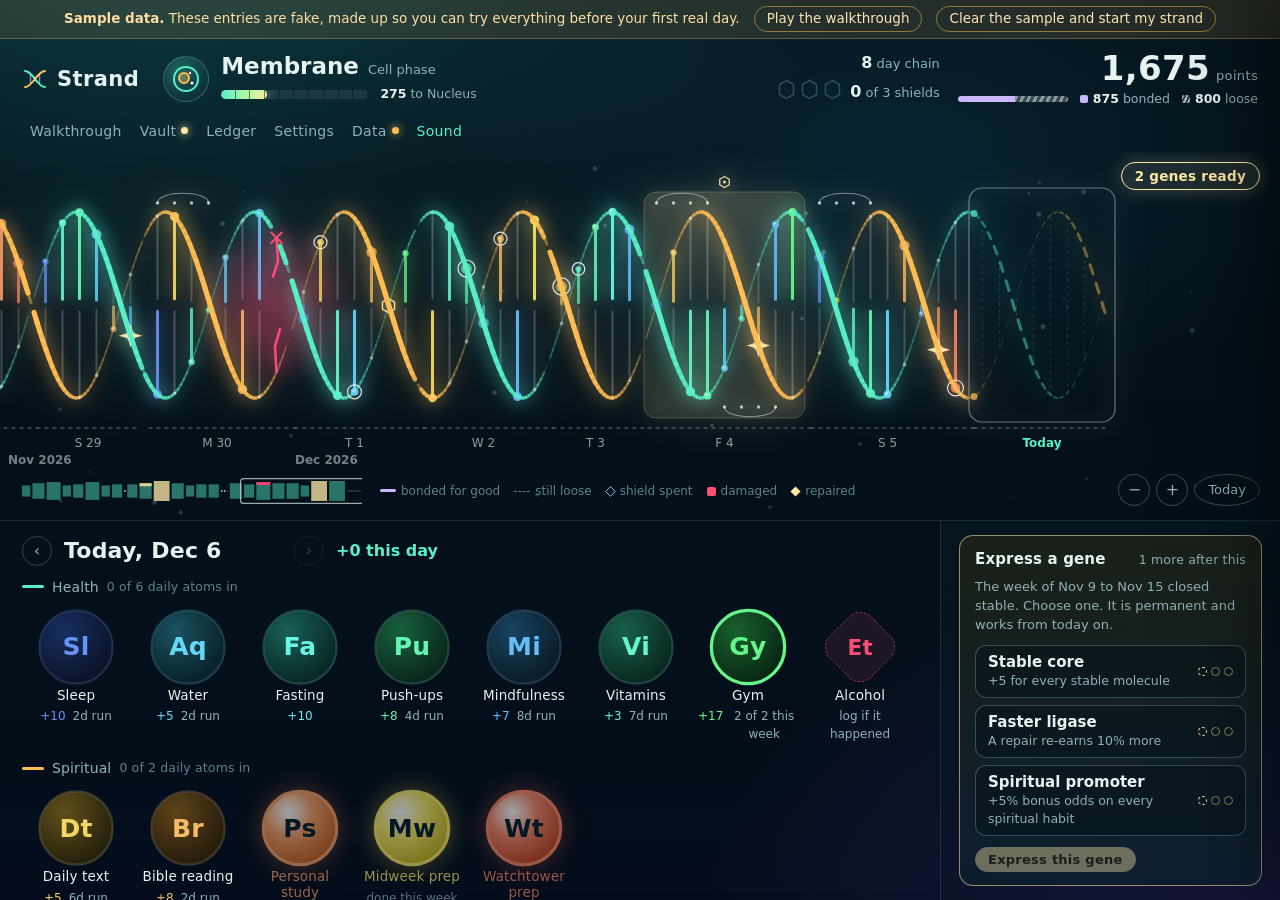
==== index.html @ d37015ce "Walkthrough plays recorded MP3 narration Nine chapter MP3s in media/, captions and line timings in G" ====
<!DOCTYPE html>
<html lang="en">
<head>
<meta charset="utf-8">
<meta name="viewport" content="width=device-width, initial-scale=1">
<title>Strand</title>
<!--
  STRAND  ·  a personal habit tracker played as a growing DNA strand
  One standalone file. No server, no build step. Open it in Chrome or Edge.

  WHERE THE DATA LIVES
    Data > "Sync to GitHub" saves strand-data.json to a private repo through the
    GitHub API, with a fine-grained token kept in this browser only. Every save is
    a commit. This is the way to use Strand on more than one device.
    Data > "Link my Strand folder" picks a folder. Strand then reads and writes
    strand-data.json in that folder after every change. Until a folder is linked,
    data is kept in this browser's storage. Data > Export / Import is the backup.

  ENTRY IMPORT FORMAT  (Data > Import entries)
    { "strandImport": 1,
      "entries": [
        { "importId": "2026-11-15-a", "date": "2026-11-15", "habit": "water" },
        { "importId": "2026-11-14-c", "date": "2026-11-14", "habit": "alcohol", "amount": 2, "note": "optional" }
      ] }
    importId  unique text per entry; an ID already merged is skipped
    date      YYYY-MM-DD, the day it happened
    habit     sleep, water, fasting, pushups, gym, mindfulness, vitamins, alcohol,
              dailyText, bible, study, midweek, watchtower
    amount    alcohol only: number of drinks

  MEDIA IMPORT FORMAT  (Vault)
    Put files in a folder named "media" beside this page (inside the linked folder).
    File name = milestone ID:   media/stage-protocell.mp4    media/compound-glycine.png
    Films: .mp4 (H.264) or .webm     Cards: .png .jpg .webp
    A slot's "Copy media request" gives the JSON Claude needs to render the art.

  EVERY TUNABLE NUMBER is in one block: search this file for "SETTINGS BLOCK",
  or use the Settings panel in the tool.

  GENES: every week that closes stable earns one permanent pick from three offered
  traits. Picks are stored under "traits" in the data file; the catalogue is in the
  settings block.

  WALKTHROUGH: the Walkthrough button plays a spoken guide using the browser's own
  voices (Edge's "Natural" voices sound best). Its script reads the live settings.

  FUTURE MODULES: the data file has a "modules" block, and every log entry and
  ledger row carries a "module" name. "nutrition" is reserved and not built.
-->
<style>
:root{
  --abyss:#04121a; --deep:#071f2b; --panel:rgba(10,36,48,.66); --panel2:rgba(16,52,66,.55);
  --line:rgba(150,215,225,.15); --line2:rgba(150,215,225,.28);
  --ink:#e6f3f1; --dim:#8fb2b7; --faint:#5e8188;
  --aqua:#58efc9; --amber:#ffbe55; --lesion:#ff4d78; --gold:#ffe9a6; --frost:#a8dcff; --bond:#c9b8ff;
  --display:Bahnschrift,"DIN Alternate","Segoe UI Variable Display","Segoe UI",system-ui,sans-serif;
  --body:"Segoe UI Variable Text","Segoe UI",system-ui,-apple-system,sans-serif;
  --r:14px;
}
*{box-sizing:border-box}
html,body{height:100%;margin:0}
body{background:var(--abyss);color:var(--ink);font:15px/1.45 var(--body);overflow:hidden;-webkit-font-smoothing:antialiased}
body::before{content:"";position:fixed;inset:0;z-index:-1;background:
  radial-gradient(1100px 620px at 14% -8%,rgba(22,96,104,.55),transparent 62%),
  radial-gradient(900px 700px at 96% 108%,rgba(58,36,120,.42),transparent 60%),
  radial-gradient(700px 420px at 70% 18%,rgba(12,70,92,.35),transparent 65%),
  linear-gradient(180deg,#04121a,#03101a 60%,#050d1c)}
button{font:inherit;color:inherit;background:none;border:0;cursor:pointer;padding:0}
button:focus-visible,input:focus-visible,textarea:focus-visible,select:focus-visible,[tabindex]:focus-visible{outline:2px solid var(--aqua);outline-offset:3px;border-radius:8px}
input,textarea,select{font:inherit;color:var(--ink);background:rgba(3,18,26,.7);border:1px solid var(--line2);border-radius:8px;padding:6px 9px}
h1,h2,h3{font-family:var(--display);font-weight:600;margin:0;letter-spacing:.01em}
.num{font-family:var(--display);font-variant-numeric:tabular-nums}

.app{height:100vh;min-width:0;display:grid;grid-template-columns:minmax(0,1fr);grid-template-rows:auto auto auto minmax(0,1fr)}

/* sample notice */
.samplebar{display:flex;gap:14px;align-items:center;justify-content:center;padding:6px 16px;background:rgba(255,190,85,.12);border-bottom:1px solid rgba(255,190,85,.3);color:#ffdca0;font-size:13.5px}
.samplebar button{border:1px solid rgba(255,190,85,.5);border-radius:99px;padding:2px 12px;color:#ffe3b3}
.samplebar button:hover{background:rgba(255,190,85,.16)}
.samplebar[hidden]{display:none}

/* ---------- field: HUD floats over the strand ---------- */
.field{position:relative;height:clamp(290px,41vh,460px);border-bottom:1px solid var(--line);overflow:hidden;user-select:none}
#helix{position:absolute;inset:0;width:100%;height:100%;cursor:grab;touch-action:none}
#helix.drag{cursor:grabbing}
.hud{display:flex;flex-wrap:wrap;align-items:center;gap:8px 18px;padding:12px 22px 6px;position:relative;z-index:3;min-width:0}
.brand{display:flex;align-items:center;gap:9px;font:600 21px/1 var(--display);letter-spacing:.02em}
.brand svg{width:26px;height:26px}
.stagebox{display:grid;grid-template-columns:auto 1fr;gap:5px 12px;align-items:center;text-align:left;padding:4px 6px;border-radius:12px}
.stagebox:hover{background:rgba(255,255,255,.04)}
.emblem{grid-row:1/3;width:46px;height:46px;border-radius:50%;display:grid;place-items:center;background:radial-gradient(circle at 35% 30%,rgba(88,239,201,.28),rgba(88,239,201,.04) 70%);border:1px solid var(--line2)}
.emblem svg{width:30px;height:30px}
.stagename{display:flex;align-items:baseline;gap:9px}
.stagename strong{font:600 23px/1 var(--display)}
.stagename span{color:var(--dim);font-size:13px}
.stagebar{position:relative;height:9px;border-radius:99px;background:rgba(255,255,255,.08);overflow:hidden;width:clamp(104px,11.5vw,230px)}
.stagebar i{position:absolute;left:0;top:0;bottom:0;border-radius:99px;background:linear-gradient(90deg,var(--aqua),#b6f7a0 60%,var(--gold));transition:width .7s cubic-bezier(.2,.8,.2,1);box-shadow:0 0 12px rgba(88,239,201,.6)}
.stagebar::after{content:"";position:absolute;inset:0;background:repeating-linear-gradient(90deg,transparent 0 calc(10% - 1px),rgba(4,18,26,.55) calc(10% - 1px) 10%)}
.stagerow{display:flex;align-items:center;gap:12px}
.tonext{color:var(--dim);font-size:12.5px;white-space:nowrap}
.tonext b{color:var(--ink);font-family:var(--display);font-weight:600}
.spacer{flex:1}
.tally{text-align:right}
.tally .big{font:600 34px/1 var(--display);font-variant-numeric:tabular-nums;letter-spacing:.01em}
.tally .big small{font:400 13px var(--body);color:var(--dim);margin-left:6px}
.splitrow{display:flex;align-items:center;justify-content:flex-end;gap:12px;font-size:12.5px;color:var(--dim);margin-top:5px;white-space:nowrap}
.splitrow b{color:var(--ink);font-family:var(--display);font-weight:600}
.split{display:flex;height:6px;width:110px;border-radius:99px;overflow:hidden;background:rgba(255,255,255,.07)}
.split i{background:var(--bond)}
.split u{background:repeating-linear-gradient(115deg,rgba(230,243,241,.55) 0 3px,rgba(230,243,241,.16) 3px 6px)}
.splitrow .kb::before,.splitrow .kl::before{content:"";display:inline-block;width:8px;height:8px;border-radius:2px;margin-right:5px;background:var(--bond)}
.splitrow .kl::before{background:repeating-linear-gradient(115deg,rgba(230,243,241,.7) 0 2px,rgba(230,243,241,.2) 2px 4px)}
.vitals{display:flex;flex-direction:column;gap:5px;align-items:flex-end;font-size:13px;color:var(--dim);white-space:nowrap}
.vitals b{color:var(--ink);font:600 16px var(--display)}
.shields{display:flex;align-items:center;gap:4px}
.shields svg{width:19px;height:21px}
.shields .on path{fill:rgba(168,220,255,.25);stroke:var(--frost)}
.shields .off path{fill:none;stroke:rgba(168,220,255,.25)}
.nav{display:flex;gap:2px}
.nav button{white-space:nowrap;padding:7px 8px;border-radius:99px;color:var(--dim);font:500 14px var(--display);letter-spacing:.02em}
.nav button:hover{color:var(--ink);background:rgba(255,255,255,.07)}
.nav button[aria-pressed="true"]{color:var(--aqua)}
.nav button[aria-pressed="false"]{text-decoration:line-through;opacity:.7}
.nav .dot{display:inline-block;width:7px;height:7px;border-radius:50%;background:var(--gold);margin-left:5px;vertical-align:2px;box-shadow:0 0 8px var(--gold)}

.fieldctl{position:absolute;right:20px;bottom:14px;display:flex;gap:6px;z-index:3}
.fieldctl button{width:32px;height:32px;border-radius:50%;border:1px solid var(--line2);background:rgba(4,18,26,.6);color:var(--dim);font:500 16px var(--display)}
.fieldctl button.txt{width:auto;padding:0 13px;font-size:13px}
.fieldctl button:hover{color:var(--ink);border-color:var(--aqua)}
#mini{position:absolute;left:22px;bottom:16px;width:min(340px,30vw);height:26px;z-index:3;cursor:pointer;opacity:.9}
.key{position:absolute;left:calc(22px + min(340px,30vw) + 18px);bottom:19px;display:flex;gap:14px;font-size:12px;color:var(--faint);z-index:3;white-space:nowrap}
.key i{display:inline-block;vertical-align:-1px;margin-right:5px}
.key .k1{width:16px;height:3px;background:var(--bond);border-radius:2px;vertical-align:3px}
.key .k2{width:16px;height:0;border-top:1.5px dashed rgba(230,243,241,.45);vertical-align:3px}
.key .k3{width:9px;height:9px;border:1.5px solid var(--frost);transform:rotate(45deg) scale(.85)}
.key .k4{width:9px;height:9px;background:var(--lesion);border-radius:2px}
.key .k5{width:9px;height:9px;background:var(--gold);transform:rotate(45deg) scale(.8)}
#tip{position:absolute;z-index:6;pointer-events:none;max-width:270px;padding:9px 12px;border-radius:10px;background:rgba(3,16,24,.94);border:1px solid var(--line2);font-size:13px;line-height:1.4;box-shadow:0 12px 30px rgba(0,0,0,.5);opacity:0;transition:opacity .12s}
#tip.on{opacity:1}
#tip b{font-family:var(--display);font-weight:600;font-size:14.5px}
#tip .t2{color:var(--dim)}

/* ---------- deck ---------- */
.deck{display:grid;grid-template-columns:minmax(0,1fr) 340px;gap:0;min-height:0}
.left{padding:14px 22px 22px;overflow:auto;min-height:0}
.side{border-left:1px solid var(--line);padding:14px 18px 22px;overflow:auto;min-height:0;display:flex;flex-direction:column;gap:14px;background:linear-gradient(180deg,rgba(6,28,38,.5),rgba(6,22,34,.2))}
.daybar{display:flex;align-items:center;gap:12px;margin-bottom:10px;flex-wrap:wrap}
.daybar h2{font-size:22px;min-width:218px}
.daybar .step{width:30px;height:30px;border-radius:50%;border:1px solid var(--line2);color:var(--dim);font-size:16px;line-height:1}
.daybar .step:hover:not(:disabled){color:var(--ink);border-color:var(--aqua)}
.daybar .step:disabled{opacity:.3;cursor:default}
.daybar .earn{font:600 16px var(--display);color:var(--aqua)}
.daybar .note{color:var(--dim);font-size:13px}
.daybar .back{border:1px solid var(--line2);border-radius:99px;padding:3px 12px;font-size:13px;color:var(--dim)}
.daybar .back:hover{color:var(--ink);border-color:var(--aqua)}

.cluster{margin-top:8px}
.cluster h3{font-size:14px;font-weight:500;color:var(--dim);display:flex;align-items:center;gap:8px;margin-bottom:6px}
.cluster h3::before{content:"";width:22px;height:3px;border-radius:2px;background:var(--cat)}
.cluster h3 span{color:var(--faint);font-family:var(--body);font-size:12.5px}
.cluster[data-cat="health"]{--cat:var(--aqua)} .cluster[data-cat="spiritual"]{--cat:var(--amber)}
.atoms{display:flex;flex-wrap:wrap;gap:6px 4px}
.atom{--c:hsl(var(--hue) 88% 68%);--cd:hsl(var(--hue) 70% 30%);position:relative;width:108px;padding:8px 4px 7px;border-radius:16px;display:flex;flex-direction:column;align-items:center;gap:5px;transition:background .15s,transform .12s}
.atom:hover{background:rgba(255,255,255,.05)}
.atom:active{transform:scale(.96)}
.nuc{position:relative;width:72px;height:72px;display:grid;place-items:center;border-radius:50%;background:radial-gradient(circle at 34% 28%,hsl(var(--hue) 60% 26% / .9),hsl(var(--hue) 60% 11% / .9) 72%);transition:box-shadow .3s,background .3s}
.nuc b{font:600 25px/1 var(--display);color:var(--c);letter-spacing:.01em;position:relative}
.nuc svg{position:absolute;inset:-5px;width:82px;height:82px;transform:rotate(-90deg)}
.nuc svg .tr{fill:none;stroke:hsl(var(--hue) 50% 60% / .28);stroke-width:2}
.nuc svg .fi{fill:none;stroke:var(--c);stroke-width:3;stroke-linecap:round;transition:stroke-dashoffset .5s cubic-bezier(.2,.8,.2,1)}
.atom .nm{font:500 13.5px/1.15 var(--display);text-align:center;letter-spacing:.01em;min-height:15px}
.atom .sub{display:flex;gap:7px;font-size:12px;color:var(--dim);font-family:var(--display);font-variant-numeric:tabular-nums}
.atom .sub i{font-style:normal;color:var(--c)}
.atom.done .nuc{background:radial-gradient(circle at 34% 28%,#fff,var(--c) 34%,hsl(var(--hue) 80% 42%) 82%);box-shadow:0 0 0 1px hsl(var(--hue) 90% 80% / .7),0 0 26px hsl(var(--hue) 90% 60% / .55)}
.atom.done .nuc b{color:#04202a}
.atom.done .nm{color:var(--c)}
.atom.pop .nuc{animation:pop .5s cubic-bezier(.2,1.6,.4,1)}
@keyframes pop{0%{transform:scale(.8)}45%{transform:scale(1.18)}100%{transform:scale(1)}}
.atom.locked{cursor:default;opacity:.62}
.atom.locked:hover{background:none}
.atom.arm .nm{color:var(--gold)}
.atom:disabled{cursor:default;opacity:.5}
.atom.neg{--c:var(--lesion)}
.atom.neg .nuc{border-radius:20px;transform:rotate(45deg) scale(.82);background:rgba(255,77,120,.1);border:1.5px dashed rgba(255,77,120,.65)}
.atom.neg .nuc b{transform:rotate(-45deg);font-size:26px}
.atom.neg.open .nuc{background:rgba(255,77,120,.22);border-style:solid}
.negpop{margin:8px 0 0;padding:14px 16px;border-radius:var(--r);border:1px solid rgba(255,77,120,.4);background:rgba(60,12,30,.45);display:flex;align-items:center;gap:16px;flex-wrap:wrap;max-width:720px}
.negpop p{margin:0;font-size:13.5px;color:#f3c9d4;flex:1;min-width:220px}
.negpop p b{color:var(--ink)}
.stepper{display:flex;align-items:center;gap:8px}
.stepper button{width:34px;height:34px;border-radius:50%;border:1px solid rgba(255,77,120,.6);font-size:18px}
.stepper output{font:600 24px var(--display);min-width:92px;text-align:center}
.stepper output small{font:400 13px var(--body);color:var(--dim);margin-left:5px}
.btn{border:1px solid var(--line2);border-radius:99px;padding:7px 16px;font:500 14px var(--display);letter-spacing:.02em;background:rgba(255,255,255,.04)}
.btn:hover{border-color:var(--aqua);background:rgba(88,239,201,.08)}
.btn.go{background:var(--aqua);color:#03202a;border-color:var(--aqua);font-weight:600}
.btn.go:hover{background:#8af7dd}
.btn.hot{background:var(--lesion);color:#2a0612;border-color:var(--lesion);font-weight:600}
.btn.gold{background:var(--gold);color:#2b2204;border-color:var(--gold);font-weight:600}
.btn:disabled{opacity:.4;cursor:default}
.btn.sm{padding:4px 12px;font-size:13px}

/* ---------- side panels ---------- */
.card{border:1px solid var(--line);border-radius:var(--r);background:var(--panel);padding:13px 15px}
.card h3{font-size:15px;margin-bottom:8px;display:flex;justify-content:space-between;align-items:baseline}
.card h3 span{font:400 12.5px var(--body);color:var(--dim)}
.mol{display:flex;gap:12px;align-items:center}
.mol svg{width:150px;height:150px;flex:none}
.mol .e{stroke:rgba(230,243,241,.14);stroke-width:1.5;fill:none}
.mol .e.on{stroke:rgba(230,243,241,.75);stroke-width:2}
.mol .e.dbl{stroke:var(--gold);stroke-width:5}
.mol .e.dbl2{stroke:#0b2a36;stroke-width:1.6}
.mol circle{fill:rgba(6,26,36,.9);stroke-width:1.5;transition:fill .3s}
.mol text{font:600 10px var(--display);text-anchor:middle;dominant-baseline:central}
.mol .ctr{font:600 21px var(--display);fill:var(--ink)}
.mol .ctr2{font:400 10.5px var(--body);fill:var(--dim)}
.mol.stable svg{filter:drop-shadow(0 0 10px rgba(255,233,166,.55))}
.rts{flex:1;display:flex;flex-direction:column;gap:9px;font-size:13px;color:var(--dim)}
.rts div b{display:block;color:var(--ink);font:500 14px var(--display)}
.rts .ok b{color:var(--gold)}
.week{display:grid;grid-template-columns:repeat(7,1fr);gap:5px;margin:2px 0 9px}
.week div{text-align:center;font-size:11.5px;color:var(--faint)}
.week i{display:block;height:26px;border-radius:7px;border:1px solid var(--line2);margin-bottom:3px;position:relative}
.week .act i{background:rgba(88,239,201,.16);border-color:rgba(88,239,201,.4)}
.week .sol i{background:linear-gradient(180deg,rgba(88,239,201,.75),rgba(88,239,201,.4));border-color:var(--aqua)}
.week .stb i{background:linear-gradient(180deg,var(--gold),rgba(255,190,85,.6));border-color:var(--gold)}
.week .shd i{border-color:var(--frost);background:rgba(168,220,255,.14)}
.week .gap i{border-style:dashed;opacity:.5}
.week .now{color:var(--ink)} .week .now i{box-shadow:0 0 0 2px rgba(230,243,241,.35)}
.card p{margin:0;font-size:13px;color:var(--dim)}
.card p b{color:var(--ink);font-family:var(--display);font-weight:600}
.repair{border-color:rgba(255,77,120,.5);background:rgba(54,12,30,.5)}
.repair.fixed{border-color:rgba(255,233,166,.45);background:rgba(50,42,12,.35)}
.repair ol{list-style:none;padding:0;margin:8px 0 0;display:flex;flex-direction:column;gap:9px;counter-reset:s}
.repair li{counter-increment:s;display:grid;grid-template-columns:22px 1fr;gap:9px;font-size:13px;color:var(--dim)}
.repair li::before{content:counter(s);width:22px;height:22px;border-radius:50%;border:1px solid var(--line2);display:grid;place-items:center;font:600 12px var(--display);color:var(--ink)}
.repair li.ok::before{content:"✓";background:var(--gold);color:#2b2204;border-color:var(--gold)}
.repair li b{color:var(--ink);font:500 14px var(--display);display:block}
.chips{display:flex;flex-wrap:wrap;gap:6px;margin-top:6px}
.chips button{border:1px solid var(--line2);border-radius:99px;padding:4px 11px;font-size:12.5px;color:var(--ink)}
.chips button:hover{border-color:var(--gold)}
.chips button[aria-pressed="true"]{background:rgba(255,233,166,.18);border-color:var(--gold);color:var(--gold)}

.genechip{position:absolute;right:20px;top:10px;z-index:3;border:1px solid var(--gold);color:var(--gold);border-radius:99px;padding:5px 13px;font:600 13.5px var(--display);letter-spacing:.02em;white-space:nowrap;background:rgba(255,233,166,.1);box-shadow:0 0 18px rgba(255,233,166,.25);animation:chip 2.4s ease-in-out infinite}
.genechip:hover{background:rgba(255,233,166,.2)}
.genechip[hidden]{display:none}
@keyframes chip{50%{box-shadow:0 0 26px rgba(255,233,166,.55)}}
.gene{border-color:rgba(255,233,166,.55);background:linear-gradient(180deg,rgba(60,50,14,.42),rgba(10,36,48,.66))}
.gene.pulse{animation:genepulse .9s}
@keyframes genepulse{30%{box-shadow:0 0 0 4px rgba(255,233,166,.5)}}
.gopts{display:flex;flex-direction:column;gap:7px;margin:10px 0 11px}
.gopt{display:grid;grid-template-columns:1fr auto;gap:1px 10px;align-items:center;text-align:left;padding:7px 12px;border-radius:11px;border:1px solid var(--line2);background:rgba(3,18,26,.45);transition:border-color .15s,background .15s}
.gopt:hover{border-color:var(--gold)}
.gopt b{font:600 15px var(--display)}
.gopt span{grid-column:1;font-size:12.5px;color:var(--dim)}
.gopt .pips{grid-row:1/3;grid-column:2}
.gopt[aria-pressed="true"]{border-color:var(--gold);background:rgba(255,233,166,.14)}
.gopt[aria-pressed="true"] b{color:var(--gold)}
.pips{display:inline-flex;gap:4px;font-style:normal}
.pips u{width:9px;height:9px;border-radius:50%;border:1.5px solid rgba(255,233,166,.5);text-decoration:none}
.pips u.on{background:var(--gold);border-color:var(--gold)}
.pips u.nx{border-style:dashed;border-color:var(--gold)}
.genome{display:flex;flex-direction:column;gap:9px}
.genome div{display:grid;grid-template-columns:1fr auto;gap:1px 10px;align-items:center}
.genome b{font:500 14px var(--display);color:var(--gold)}
.genome span{grid-column:1/3;font-size:12.5px;color:var(--dim)}

#spot{position:fixed;left:0;top:0;z-index:26;pointer-events:none;border-radius:16px;border:2px solid var(--gold);box-shadow:0 0 0 9999px rgba(2,10,16,.5),0 0 30px rgba(255,233,166,.45);opacity:0;transition:opacity .3s,transform .45s cubic-bezier(.2,.8,.2,1),width .45s cubic-bezier(.2,.8,.2,1),height .45s cubic-bezier(.2,.8,.2,1)}
#spot.on{opacity:1}
#guide{position:fixed;left:50%;bottom:20px;z-index:27;width:min(620px,94vw);transform:translate(-50%,140%);transition:transform .38s cubic-bezier(.2,.8,.2,1),bottom .45s cubic-bezier(.2,.8,.2,1);background:rgba(5,24,34,.97);border:1px solid rgba(255,233,166,.45);border-radius:18px;padding:13px 16px 12px;box-shadow:0 24px 70px rgba(0,0,0,.6)}
#guide.on{transform:translate(-50%,0)}
#guide.up{bottom:calc(100vh - 20px - var(--gh,210px))}
#guide.up:not(.on){transform:translate(-50%,-140%)}
.gtop{display:flex;align-items:center;gap:10px}
#gChap{flex:1;font:600 14px var(--display);color:var(--gold);letter-spacing:.02em}
.gtxt{font:500 13px var(--display);color:var(--dim);padding:3px 10px;border:1px solid var(--line2);border-radius:99px}
.gtxt:hover{color:var(--ink);border-color:var(--gold)}
.gx{width:28px;height:28px;border-radius:50%;color:var(--dim);font-size:14px}
.gx:hover{color:var(--ink);background:rgba(255,255,255,.07)}
#gCap{margin:8px 0 10px;font:400 17px/1.45 var(--body);color:var(--ink);min-height:50px}
#gBar{display:flex;gap:4px;margin-bottom:11px}
#gBar button{flex:1;height:5px;border-radius:99px;background:rgba(255,255,255,.1);overflow:hidden;position:relative}
#gBar button:hover{background:rgba(255,255,255,.2)}
#gBar i{position:absolute;left:0;top:0;bottom:0;background:var(--gold);transition:width .4s}
.gctl{display:flex;align-items:center;gap:8px}
.gctl button{width:34px;height:34px;border-radius:50%;display:grid;place-items:center;color:var(--ink);border:1px solid var(--line2)}
.gctl button:hover{border-color:var(--gold)}
.gctl svg{width:15px;height:15px;fill:currentColor}
.gctl .gplay{width:44px;height:44px;background:var(--gold);color:#2b2204;border-color:var(--gold)}
.gctl .gplay svg{width:18px;height:18px}
.gctl select{margin-left:auto;max-width:230px;font-size:13px;padding:5px 8px}
.gctl #gRate{margin-left:0;width:78px}
#gList{display:grid;grid-template-columns:1fr 1fr;gap:4px;margin:10px 0 2px}
#gList[hidden]{display:none}
#gList button{text-align:left;padding:6px 9px;border-radius:9px;font:500 13.5px var(--display);color:var(--dim);display:flex;gap:9px;align-items:center}
#gList button span{width:20px;height:20px;border-radius:50%;border:1px solid var(--line2);display:grid;place-items:center;font-size:11.5px;flex:none}
#gList button:hover{background:rgba(255,255,255,.05);color:var(--ink)}
#gList button[aria-current="true"]{color:var(--gold)}
#gList button[aria-current="true"] span{background:var(--gold);color:#2b2204;border-color:var(--gold)}
@media (max-width:640px){.gctl select{max-width:120px}#gList{grid-template-columns:1fr}}

.steps{color:var(--dim);font-size:13.5px;padding-left:20px;margin:6px 0 12px;max-width:68ch}
.steps li{margin-bottom:6px}
#drawer a{color:var(--aqua)}
#drawer a.btn{color:var(--ink);text-decoration:none;display:inline-block}
.ghf input{text-align:left!important;font-family:var(--body)!important}
.grid2.ghf{grid-template-columns:170px minmax(0,1fr);max-width:560px}

/* ---------- drawer ---------- */
#scrim{position:fixed;inset:0;background:rgba(2,10,16,.6);backdrop-filter:blur(3px);z-index:20;opacity:0;pointer-events:none;transition:opacity .25s}
#scrim.on{opacity:1;pointer-events:auto}
#drawer{position:fixed;top:0;right:0;bottom:0;width:min(780px,96vw);z-index:21;background:linear-gradient(180deg,#082431,#051a26);border-left:1px solid var(--line2);transform:translateX(102%);transition:transform .32s cubic-bezier(.2,.8,.2,1);display:flex;flex-direction:column;box-shadow:-30px 0 80px rgba(0,0,0,.5)}
#drawer.on{transform:none}
#drawer header{display:flex;align-items:center;justify-content:space-between;padding:18px 24px 12px}
#drawer header h2{font-size:25px}
#drawer .x{width:34px;height:34px;border-radius:50%;border:1px solid var(--line2);font-size:17px;color:var(--dim)}
#drawer .x:hover{color:var(--ink);border-color:var(--aqua)}
#drawer .body{padding:4px 24px 30px;overflow:auto;flex:1}
#drawer h3{font-size:16px;margin:22px 0 4px}
#drawer h3:first-child{margin-top:4px}
#drawer p{color:var(--dim);font-size:13.5px;margin:4px 0 10px;max-width:68ch}
#drawer p b,#drawer li b{color:var(--ink)}
#drawer code,#drawer pre{font-family:"Cascadia Mono",Consolas,monospace;font-size:12.5px}
#drawer pre{background:rgba(2,12,18,.75);border:1px solid var(--line);border-radius:10px;padding:12px 14px;overflow:auto;color:#cfe9e6;line-height:1.5;user-select:text}
#drawer ul{color:var(--dim);font-size:13.5px;padding-left:18px;margin:6px 0}
.row{display:flex;gap:8px;flex-wrap:wrap;align-items:center;margin:8px 0}
.status{display:flex;gap:10px;align-items:center;padding:11px 14px;border-radius:12px;border:1px solid var(--line2);background:var(--panel2);font-size:13.5px}
.status i{width:10px;height:10px;border-radius:50%;flex:none;background:var(--amber);box-shadow:0 0 10px var(--amber)}
.status.ok i{background:var(--aqua);box-shadow:0 0 10px var(--aqua)}
.status.bad i{background:var(--lesion);box-shadow:0 0 10px var(--lesion)}

.slots{display:grid;grid-template-columns:repeat(auto-fill,minmax(220px,1fr));gap:12px;margin-top:8px}
.slot{border:1px solid var(--line);border-radius:var(--r);background:var(--panel);overflow:hidden;display:flex;flex-direction:column}
.slot .art{aspect-ratio:16/9;background:radial-gradient(circle at 50% 40%,rgba(88,239,201,.1),rgba(2,12,18,.6) 70%);display:grid;place-items:center;position:relative;color:var(--faint);font-size:12.5px;text-align:center;padding:10px}
.slot.card-kind .art{aspect-ratio:5/7}
.slot .art video,.slot .art img{position:absolute;inset:0;width:100%;height:100%;object-fit:cover}
.slot .art .play{position:absolute;inset:0;display:grid;place-items:center;background:rgba(2,12,18,.25)}
.slot .art .play span{width:54px;height:54px;border-radius:50%;background:rgba(230,243,241,.92);color:#04202a;display:grid;place-items:center;font-size:20px;padding-left:4px}
.slot .meta{padding:10px 12px 12px;display:flex;flex-direction:column;gap:6px}
.slot .meta b{font:600 15px var(--display)}
.slot .meta span{font-size:12.5px;color:var(--dim)}
.slot.locked{opacity:.55}
.slot.awaiting{border-color:rgba(255,233,166,.5)}
.slot.awaiting .art{color:var(--gold)}
.slot .acts{display:flex;gap:6px;flex-wrap:wrap;margin-top:2px}

table{width:100%;border-collapse:collapse;font-size:13px}
th{text-align:left;font:500 12.5px var(--display);color:var(--dim);padding:6px 8px;border-bottom:1px solid var(--line2);position:sticky;top:0;background:#07212d}
td{padding:5px 8px;border-bottom:1px solid var(--line);vertical-align:middle}
td.n,th.n{text-align:right;font-family:var(--display);font-variant-numeric:tabular-nums}
td.pos{color:var(--aqua)} td.negv{color:var(--lesion)}
.tag{display:inline-block;padding:0 8px;border-radius:99px;font-size:11.5px;border:1px solid var(--line2);color:var(--dim)}
.tag.b{border-color:var(--bond);color:var(--bond)} .tag.c{border-color:var(--lesion);color:var(--lesion)}
.grid2{display:grid;grid-template-columns:1fr 110px;gap:6px 12px;align-items:center;max-width:520px}
.grid2 label{font-size:13.5px;color:var(--ink)}
.grid2 label small{display:block;color:var(--faint);font-size:12px}
.grid2 input{width:100%;text-align:right;font-family:var(--display)}
textarea{width:100%;min-height:150px;font-family:"Cascadia Mono",Consolas,monospace;font-size:12.5px;line-height:1.45;resize:vertical}
.hw td input[type=number]{width:74px;text-align:right;font-family:var(--display)}
.hw .sym{font:600 14px var(--display);width:30px}

/* ---------- overlays ---------- */
#cine{position:fixed;inset:0;z-index:40;display:none;place-items:center;background:radial-gradient(circle at 50% 45%,rgba(9,52,62,.985),rgba(2,10,16,.995) 72%)}
#cine.on{display:grid;animation:fadein .35s}
#cine.lite{pointer-events:none;background:radial-gradient(circle at 50% 45%,rgba(9,52,62,.93),rgba(2,10,16,.5) 75%);animation:litefade 2.7s forwards}
@keyframes litefade{0%{opacity:0}10%{opacity:1}78%{opacity:1}100%{opacity:0}}
@keyframes fadein{from{opacity:0}to{opacity:1}}
#cine canvas{position:absolute;inset:0;width:100%;height:100%}
#cine .inner{position:relative;text-align:center;max-width:760px;padding:20px}
#cine .ph{color:var(--gold);font:500 17px var(--display);letter-spacing:.04em;animation:rise .7s .15s both}
#cine h1{font-size:clamp(54px,9vw,120px);line-height:1;font-stretch:condensed;margin:6px 0 14px;animation:rise .8s .3s both;background:linear-gradient(180deg,#fff,var(--aqua));-webkit-background-clip:text;background-clip:text;color:transparent}
#cine p{color:var(--dim);font-size:15.5px;margin:0 auto 20px;max-width:52ch;animation:rise .8s .5s both}
#cine .row{justify-content:center;animation:rise .8s .7s both}
@keyframes rise{from{opacity:0;transform:translateY(18px)}to{opacity:1;transform:none}}
#cine video,#cine img.full{position:relative;max-width:min(92vw,1280px);max-height:80vh;border-radius:14px;box-shadow:0 30px 100px rgba(0,0,0,.7);background:#000}
#cine .close{position:absolute;top:18px;right:22px;z-index:2}
#fx{position:fixed;inset:0;width:100%;height:100%;pointer-events:none;z-index:30}
.fly{position:fixed;z-index:31;width:22px;height:22px;margin:-11px 0 0 -11px;border-radius:50%;pointer-events:none;background:radial-gradient(circle at 35% 30%,#fff,var(--c) 45%);box-shadow:0 0 22px var(--c),0 0 6px #fff}
.float{position:fixed;z-index:32;pointer-events:none;font:600 19px var(--display);white-space:nowrap;transform:translate(-50%,-50%);animation:floatup 1.25s cubic-bezier(.2,.8,.3,1) forwards;text-shadow:0 2px 12px rgba(0,0,0,.7)}
.float.big{font-size:25px}
@keyframes floatup{0%{opacity:0;transform:translate(-50%,-30%) scale(.7)}14%{opacity:1;transform:translate(-50%,-70%) scale(1.12)}100%{opacity:0;transform:translate(-50%,-250%) scale(1)}}
#flash{position:fixed;inset:0;z-index:29;pointer-events:none;opacity:0}
#flash.gold{animation:fl .7s;background:radial-gradient(circle at 50% 40%,rgba(255,233,166,.35),transparent 65%)}
#flash.red{animation:fl .9s;box-shadow:inset 0 0 160px rgba(255,77,120,.55)}
@keyframes fl{0%{opacity:0}15%{opacity:1}100%{opacity:0}}
#toasts{position:fixed;left:50%;top:128px;transform:translateX(-50%);z-index:35;display:flex;flex-direction:column;align-items:center;gap:8px;width:min(560px,92vw);pointer-events:none}
.toast{pointer-events:auto;padding:11px 15px;border-radius:12px;background:rgba(3,18,26,.96);border:1px solid var(--line2);font-size:13.5px;box-shadow:0 14px 40px rgba(0,0,0,.5);animation:toastin .3s cubic-bezier(.2,.8,.2,1)}
.toast b{font-family:var(--display);font-weight:600}
.toast.gold{border-color:var(--gold)} .toast.frost{border-color:var(--frost)} .toast.bad{border-color:var(--lesion)}
.toast.out{opacity:0;transform:translateY(8px);transition:all .3s}
@keyframes toastin{from{opacity:0;transform:translateY(-14px)}to{opacity:1;transform:none}}
#modal{position:fixed;inset:0;z-index:50;display:none;place-items:center;background:rgba(2,10,16,.7)}
#modal.on{display:grid}
#modal .box{width:min(480px,92vw);background:#082431;border:1px solid var(--line2);border-radius:16px;padding:22px 24px}
#modal h3{font-size:19px;margin-bottom:8px}
#modal p{color:var(--dim);font-size:14px;margin:0 0 16px}

@media (min-width:1700px) and (min-height:950px){
  .atom{width:126px}.nuc{width:86px;height:86px}.nuc svg{width:96px;height:96px}.nuc b{font-size:30px}.atom .nm{font-size:15px}.atom .sub{font-size:13px}
  .deck{grid-template-columns:minmax(0,1fr) 380px}.mol svg{width:170px;height:170px}
}
@media (max-width:1100px){
  .hud{flex-wrap:wrap;gap:10px 18px}.vitals{flex-direction:row;gap:14px;min-width:0}.key{display:none}
  .deck{grid-template-columns:1fr}.side{border-left:0;border-top:1px solid var(--line)}
  body{overflow:hidden auto}.app{height:auto;min-height:100vh}.left,.side{overflow:visible}
}
@media (max-width:640px){
  .field{height:420px}.stagebox{min-width:0;width:100%}.tally{text-align:left}.splitrow{justify-content:flex-start}
  .atom{width:84px}.nav button{padding:6px 8px}#mini{width:46vw}
}
@media (max-width:640px){
  .nav{flex-wrap:wrap;max-width:100%}
  .samplebar{flex-wrap:wrap;justify-content:flex-start;gap:8px 10px;padding:8px 16px}
  .samplebar span{flex-basis:100%}
  .field{height:340px}
  #drawer{width:100vw;left:0}
  #drawer header,#drawer .body{padding-left:16px;padding-right:16px}
  .grid2,.grid2.ghf{grid-template-columns:minmax(0,1fr);max-width:none}
  .grid2 input{width:100%}
  #drawer .body{overflow-x:hidden}
  #drawer pre,#drawer table{max-width:100%}
  #drawer table{display:block;overflow-x:auto}
}
@media (prefers-reduced-motion:reduce){
  *{animation-duration:.01ms!important;transition-duration:.01ms!important}
}
</style>
</head>
<body>
<div class="app" id="app">
  <div class="samplebar" id="samplebar" hidden>
    <span><b>Sample data.</b> These entries are fake, made up so you can try everything before your first real day.</span>
    <button id="gStart">Play the walkthrough</button>
    <button id="clearSample">Clear the sample and start my strand</button>
  </div>

  <header class="hud">
      <div class="brand">
        <svg viewBox="0 0 26 26" fill="none" stroke-width="2" stroke-linecap="round"><path d="M3 5c8 0 12 16 20 16" stroke="#58efc9"/><path d="M3 21c8 0 12-16 20-16" stroke="#ffbe55"/><path d="M8.5 9.5v7M13 11v4M17.5 9.5v7" stroke="#e6f3f1" stroke-opacity=".55" stroke-width="1.4"/></svg>
        Strand
      </div>
      <button class="stagebox" id="stagebox" title="Open the vault">
        <div class="emblem" id="emblem"></div>
        <div class="stagename"><strong id="stageName">Nucleotide</strong><span id="stagePhase">Strand phase</span></div>
        <div class="stagerow"><div class="stagebar"><i id="stageFill" style="width:0%"></i></div><span class="tonext" id="toNext"></span></div>
        
      </button>
      <div class="spacer"></div>
      <div class="vitals">
        <div><b id="chainN">0</b> day chain</div>
        <div class="shields" id="shields" title="Shields. One is spent automatically on a missed day so the chain survives."></div>
      </div>
      <div class="tally">
        <div class="big"><span id="pts" class="num">0</span><small>points</small></div>
        <div class="splitrow"><div class="split" id="split"><i></i><u></u></div><span class="kb"><b id="bondedN">0</b> bonded</span><span class="kl"><b id="looseN">0</b> loose</span></div>
      </div>
      <nav class="nav" aria-label="Panels">
        <button id="navGuide" title="A narrated walkthrough of the rules">Walkthrough</button>
        <button data-open="vault" id="navVault">Vault</button>
        <button data-open="ledger">Ledger</button>
        <button data-open="settings">Settings</button>
        <button data-open="data" id="navData">Data</button>
        <button id="soundBtn" aria-pressed="true" title="Sound on or off">Sound</button>
      </nav>
    </header>

  <section class="field" id="field">
    <canvas id="helix" aria-label="Your strand. Drag to move through time, scroll to zoom, click a day to open it."></canvas>
    <button class="genechip" id="geneChip" hidden title="A stable week earned a gene. Choose it in the side panel."></button>
    <canvas id="mini" title="The whole strand. Click to jump."></canvas>
    <div class="key">
      <span><i class="k1"></i>bonded for good</span><span><i class="k2"></i>still loose</span><span><i class="k3"></i>shield spent</span><span><i class="k4"></i>damaged</span><span><i class="k5"></i>repaired</span>
    </div>
    <div class="fieldctl">
      <button id="zoomOut" title="Zoom out" aria-label="Zoom out">−</button>
      <button id="zoomIn" title="Zoom in" aria-label="Zoom in">+</button>
      <button id="goToday" class="txt">Today</button>
    </div>
    <div id="tip" role="status"></div>
  </section>

  <main class="deck">
    <div class="left" id="left"></div>
    <aside class="side" id="side"></aside>
  </main>
</div>

<div id="scrim"></div>
<aside id="drawer" aria-hidden="true">
  <header><h2 id="drawerTitle"></h2><button class="x" id="drawerClose" aria-label="Close">✕</button></header>
  <div class="body" id="drawerBody"></div>
</aside>
<div id="cine"></div>
<div id="modal"><div class="box" id="modalBox"></div></div>
<div id="spot" aria-hidden="true"></div>
<section id="guide" aria-label="Walkthrough">
  <div class="gtop"><span id="gChap"></span><button data-g="list" class="gtxt">Chapters</button><button data-g="close" class="gx" aria-label="Close the walkthrough">✕</button></div>
  <div id="gList" hidden></div>
  <p id="gCap" aria-live="polite"></p>
  <div id="gBar"></div>
  <div class="gctl">
    <button data-g="prev" aria-label="Previous chapter"><svg viewBox="0 0 20 20"><path d="M14 4L6 10l8 6z"/><rect x="4" y="4" width="2" height="12"/></svg></button>
    <button data-g="play" id="gPlay" class="gplay"></button>
    <button data-g="next" aria-label="Next chapter"><svg viewBox="0 0 20 20"><path d="M6 4l8 6-8 6z"/><rect x="14" y="4" width="2" height="12"/></svg></button>
    <select id="gRate" aria-label="Speed"><option value="0.85">0.85×</option><option value="1">1×</option><option value="1.15">1.15×</option><option value="1.3">1.3×</option></select>
  </div>
</section>
<div id="flash"></div>
<canvas id="fx"></canvas>
<div id="toasts" aria-live="polite"></div>
<input type="file" id="filePick" hidden>

<script>
/* ==========================================================================
   STRAND ENGINE  —  rules only, no screen code.
   Shared by every module (habits now; nutrition later) so there is one
   points ledger and one set of rules. Nothing in here touches the page.
   ========================================================================== */
(function (root) {
'use strict';

var SCHEMA = 1;

/* ==========================================================================
   SETTINGS BLOCK  —  every tunable number lives here.
   Edit them in the tool under Settings, or directly in the data file under
   "settings". These are starting values, not laws.
   ========================================================================== */
var DEFAULT_SETTINGS = {
  weekStartsOn: 1,                    // 1 = Monday (so Sunday's Watchtower prep closes the week)
  backfillDays: 7,                    // how many past days the deck lets you check in for

  points: {
    integrity: 3,                     // fixed reward for logging a negative honestly
    bond: 5,                          // a routine completed in one day
    stableMolecule: 15                // every daily habit done, in every category
  },

  activeDay: { minCheckins: 1 },      // fewer positives than this = a missed day (a gap)
  stableDay: { fractionPerCategory: 1 }, // share of each category's daily habits needed for a stable molecule

  stableWeek: {
    solidDayMinCheckins: 4,           // a "solid day" has at least this many positives
    minSolidDays: 5                   // a week with this many solid days closes stable: gains bond, a shield is earned
  },

  shields: { starting: 1, max: 3, perStableWeek: 1 },

  // Reward thinning: as a habit's streak matures, base pay drops and bonus odds rise.
  // Streak is counted in days (weekly habits: weeks x 7).
  thinning: [
    { minStreak: 0,  basePct: 1.00, bonusChance: 0.10 },
    { minStreak: 7,  basePct: 0.85, bonusChance: 0.16 },
    { minStreak: 21, basePct: 0.70, bonusChance: 0.22 },
    { minStreak: 45, basePct: 0.60, bonusChance: 0.30 }
  ],

  // Variable bonuses. "share" = how often this kind comes up among bonuses,
  // "mult" = extra points as a multiple of the habit's full weight.
  bonuses: [
    { id: 'crit',  name: 'Crit',         share: 0.60, mult: 1 },
    { id: 'chest', name: 'Vesicle',      share: 0.30, mult: 2 },
    { id: 'rare',  name: 'Rare isotope', share: 0.10, mult: 4 }
  ],

  clawback: {
    dayCap: 40,                       // most that one day can cost
    weekCap: 90,                      // most that any 7 days in a row can cost
    rollingDays: 7
  },

  repair: {
    rate: 0.60,                       // share of the clawed-back points one recovery action re-earns
    actions: [
      { id: 'hydrate', label: 'Drink 16 oz of water' },
      { id: 'walk',    label: 'Walk for 10 minutes' },
      { id: 'reflect', label: 'Write down what led to it' },
      { id: 'still',   label: 'Five extra minutes of mindfulness' }
    ]
  },

  // Growth stages. "at" = total points. "media: true" opens a film slot.
  stages: [
    { id: 'nucleotide',   phase: 'Strand',   name: 'Nucleotide',     at: 0 },
    { id: 'codon',        phase: 'Strand',   name: 'Codon',          at: 50 },
    { id: 'primer',       phase: 'Strand',   name: 'Primer',         at: 130 },
    { id: 'gene',         phase: 'Strand',   name: 'Gene',           at: 250 },
    { id: 'operon',       phase: 'Strand',   name: 'Operon',         at: 420 },
    { id: 'chromatin',    phase: 'Strand',   name: 'Chromatin',      at: 650 },
    { id: 'chromosome',   phase: 'Strand',   name: 'Chromosome',     at: 900 },
    { id: 'protocell',    phase: 'Cell',     name: 'Protocell',      at: 1200, media: true },
    { id: 'membrane',     phase: 'Cell',     name: 'Membrane',       at: 1550 },
    { id: 'nucleus',      phase: 'Cell',     name: 'Nucleus',        at: 1950 },
    { id: 'mitochondria', phase: 'Cell',     name: 'Mitochondria',   at: 2400 },
    { id: 'eukaryote',    phase: 'Cell',     name: 'Eukaryote',      at: 2900, media: true },
    { id: 'mitosis',      phase: 'Cell',     name: 'Mitosis',        at: 3450 },
    { id: 'colony',       phase: 'Organism', name: 'Colony',         at: 4050, media: true },
    { id: 'tissue',       phase: 'Organism', name: 'Tissue',         at: 4700 },
    { id: 'organ',        phase: 'Organism', name: 'Organ',          at: 5400 },
    { id: 'nerve',        phase: 'Organism', name: 'Nervous system', at: 6150 },
    { id: 'embryo',       phase: 'Organism', name: 'Embryo',         at: 6950, media: true },
    { id: 'organism',     phase: 'Organism', name: 'Organism',       at: 7800, media: true }
  ],
  stageOverflowStep: 900,             // after the last stage: a new "Generation" every this many points
  stageOverflowMediaEvery: 4,         // every Nth generation opens a film slot

  // Genes. Every week that closes stable earns one pick from "traitOfferCount" of these.
  // A pick is permanent and works from the day it is made. "per" = what one level adds.
  // effect types: shieldMax, repairRate, bonusChance (needs category), bondPoints, moleculePoints
  traitOfferCount: 3,
  traits: [
    { id: 'membrane',   name: 'Thicker membrane',   text: 'Hold one more shield',                    max: 2, effect: { type: 'shieldMax', per: 1 } },
    { id: 'ligase',     name: 'Faster ligase',      text: 'A repair re-earns 10% more',              max: 3, effect: { type: 'repairRate', per: 0.10 } },
    { id: 'healthExpr', name: 'Health promoter',    text: '+5% bonus odds on every health habit',    max: 3, effect: { type: 'bonusChance', category: 'health', per: 0.05 } },
    { id: 'spiritExpr', name: 'Spiritual promoter', text: '+5% bonus odds on every spiritual habit', max: 3, effect: { type: 'bonusChance', category: 'spiritual', per: 0.05 } },
    { id: 'bondStrength', name: 'Tighter bonds',    text: '+2 for every routine bond',               max: 3, effect: { type: 'bondPoints', per: 2 } },
    { id: 'stableCore', name: 'Stable core',        text: '+5 for every stable molecule',            max: 3, effect: { type: 'moleculePoints', per: 5 } }
  ],
  bonusChanceCap: 0.6,

  // Milestone compounds. Each one completed opens a collectible card slot.
  compounds: [
    { id: 'glycine',    name: 'Glycine',    formula: 'C2H5NO2',        rule: { stableDays: 3 },   note: 'Three stable molecules' },
    { id: 'ribose',     name: 'Ribose',     formula: 'C5H10O5',        rule: { bondedWeeks: 1 },  note: 'First week bonded' },
    { id: 'adenine',    name: 'Adenine',    formula: 'C5H5N5',         rule: { stableDays: 10 },  note: 'Ten stable molecules' },
    { id: 'atp',        name: 'ATP',        formula: 'C10H16N5O13P3',  rule: { chain: 14 },       note: 'A 14-day chain' },
    { id: 'ligase',     name: 'Ligase',     formula: 'repair enzyme',  rule: { repairs: 3 },      note: 'Three pairs repaired' },
    { id: 'serotonin',  name: 'Serotonin',  formula: 'C10H12N2O',      rule: { stableDays: 25 },  note: 'Twenty-five stable molecules' },
    { id: 'histone',    name: 'Histone',    formula: 'packing protein', rule: { bondedWeeks: 4 }, note: 'Four weeks bonded' },
    { id: 'telomerase', name: 'Telomerase', formula: 'end keeper',     rule: { chain: 60 },       note: 'A 60-day chain' }
  ]
};
/* ======================= end of settings block ============================ */

/* The habits. Content is settled; weights are yours to change. */
var DEFAULT_HABITS = [
  { id: 'sleep',       name: 'Sleep, 7 or more hours',            short: 'Sleep',       sym: 'Sl', category: 'health',    kind: 'positive', cadence: 'daily',  weight: 10, hue: 222 },
  { id: 'water',       name: 'Water, 32 oz',                      short: 'Water',       sym: 'Aq', category: 'health',    kind: 'positive', cadence: 'daily',  weight: 5,  hue: 192 },
  { id: 'fasting',     name: 'Intermittent fasting window kept',  short: 'Fasting',     sym: 'Fa', category: 'health',    kind: 'positive', cadence: 'daily',  weight: 10, hue: 172 },
  { id: 'pushups',     name: 'Push-ups',                          short: 'Push-ups',    sym: 'Pu', category: 'health',    kind: 'positive', cadence: 'daily',  weight: 8,  hue: 152 },
  { id: 'gym',         name: 'Gym session',                       short: 'Gym',         sym: 'Gy', category: 'health',    kind: 'positive', cadence: 'weekly', weeklyTarget: 2, beyondTarget: true, weight: 20, hue: 136 },
  { id: 'mindfulness', name: 'Daily mindfulness session',         short: 'Mindfulness', sym: 'Mi', category: 'health',    kind: 'positive', cadence: 'daily',  weight: 8,  hue: 204 },
  { id: 'vitamins',    name: 'Vitamins and supplements',          short: 'Vitamins',    sym: 'Vi', category: 'health',    kind: 'positive', cadence: 'daily',  weight: 3,  hue: 162 },
  { id: 'alcohol',     name: 'Alcohol intake',                    short: 'Alcohol',     sym: 'Et', category: 'health',    kind: 'negative', cadence: 'event',  weight: 12, unit: 'drink', hue: 344 },
  { id: 'dailyText',   name: 'Daily text read',                   short: 'Daily text',  sym: 'Dt', category: 'spiritual', kind: 'positive', cadence: 'daily',  weight: 5,  hue: 46 },
  { id: 'bible',       name: 'Daily Bible reading',               short: 'Bible reading', sym: 'Br', category: 'spiritual', kind: 'positive', cadence: 'daily', weight: 8, hue: 36 },
  { id: 'study',       name: 'Weekly personal study project',     short: 'Personal study', sym: 'Ps', category: 'spiritual', kind: 'positive', cadence: 'weekly', weeklyTarget: 1, weight: 20, hue: 24 },
  { id: 'midweek',     name: 'Midweek meeting prep',              short: 'Midweek prep', sym: 'Mw', category: 'spiritual', kind: 'positive', cadence: 'weekly', weeklyTarget: 1, weight: 15, hue: 54 },
  { id: 'watchtower',  name: 'Watchtower study prep for Sunday',  short: 'Watchtower prep', sym: 'Wt', category: 'spiritual', kind: 'positive', cadence: 'weekly', weeklyTarget: 1, weight: 15, hue: 14 }
];

/* Routines: habits that bond when all are done the same day. */
var DEFAULT_ROUTINES = [
  { id: 'morning', name: 'Morning stack', habits: ['sleep', 'dailyText', 'vitamins', 'pushups'] },
  { id: 'evening', name: 'Evening stack', habits: ['bible', 'mindfulness', 'fasting', 'water'] }
];

/* ------------------------------ helpers ---------------------------------- */
function clone(o) { return JSON.parse(JSON.stringify(o)); }
function pad(n) { return (n < 10 ? '0' : '') + n; }
function toISO(d) { return d.getFullYear() + '-' + pad(d.getMonth() + 1) + '-' + pad(d.getDate()); }
function parseISO(s) { var p = s.split('-'); return new Date(+p[0], +p[1] - 1, +p[2]); }
function addDays(s, n) { var d = parseISO(s); d.setDate(d.getDate() + n); return toISO(d); }
function dow(s) { return parseISO(s).getDay(); }
function weekStart(s, ws) { return addDays(s, -((dow(s) - ws + 7) % 7)); }
function daysBetween(a, b) { return Math.round((parseISO(b) - parseISO(a)) / 86400000); }
function validDate(s) { return typeof s === 'string' && /^\d{4}-\d{2}-\d{2}$/.test(s) && toISO(parseISO(s)) === s; }
function mulberry32(a) { return function () { a |= 0; a = a + 0x6D2B79F5 | 0; var t = Math.imul(a ^ a >>> 15, 1 | a); t = t + Math.imul(t ^ t >>> 7, 61 | t) ^ t; return ((t ^ t >>> 14) >>> 0) / 4294967296; }; }
function roman(n) { var r = '', m = [[10, 'X'], [9, 'IX'], [5, 'V'], [4, 'IV'], [1, 'I']]; m.forEach(function (p) { while (n >= p[0]) { r += p[1]; n -= p[0]; } }); return r; }
function mergeMissing(target, defaults) {
  Object.keys(defaults).forEach(function (k) {
    if (target[k] === undefined) target[k] = clone(defaults[k]);
    else if (defaults[k] && typeof defaults[k] === 'object' && !Array.isArray(defaults[k]) && target[k] && typeof target[k] === 'object') mergeMissing(target[k], defaults[k]);
  });
  return target;
}

/* ------------------------------ data file -------------------------------- */
function newData() {
  var now = new Date().toISOString();
  return {
    app: 'strand', schema: SCHEMA,
    meta: { createdAt: now, updatedAt: now, sample: false, label: '', seq: 0, rowSeq: 0 },
    settings: clone(DEFAULT_SETTINGS),
    habits: clone(DEFAULT_HABITS),
    routines: clone(DEFAULT_ROUTINES),
    log: [],          // every check-in, positive and negative
    ledger: [],       // every point movement, shared by all modules
    rolls: {},        // the dice already thrown for a habit on a day (so undo/redo cannot re-roll)
    milestones: [],   // stages reached and compounds completed
    traits: [],       // genes expressed: one permanent pick per stable week
    media: [],        // media index: one slot per milestone that earned art
    importedIds: [],  // import IDs already merged
    derived: {},      // snapshot recomputed from the log on every save (read-only convenience)
    modules: { habits: { version: 1 }, nutrition: null }   // nutrition is reserved, not built
  };
}

function normalize(d) {
  if (!d || d.app !== 'strand') throw new Error('This is not a Strand data file.');
  if (d.schema > SCHEMA) throw new Error('This data file was made by a newer version of Strand.');
  var blank = newData();
  ['meta', 'settings', 'habits', 'routines', 'log', 'ledger', 'rolls', 'milestones', 'traits', 'media', 'importedIds', 'derived', 'modules'].forEach(function (k) {
    if (d[k] === undefined) d[k] = blank[k];
  });
  mergeMissing(d.settings, DEFAULT_SETTINGS);
  mergeMissing(d.meta, blank.meta);
  return d;
}

function habitMap(data) { var m = {}; data.habits.forEach(function (h) { m[h.id] = h; }); return m; }
function addRow(data, row) {
  row.id = 'P' + (++data.meta.rowSeq);
  row.module = row.module || 'habits';
  if (row.amount > 0) row.remaining = row.amount;
  data.ledger.push(row);
  return row;
}

/* ------------------------------ stages ----------------------------------- */
function stageList(S, points) {
  var list = S.stages.slice().sort(function (a, b) { return a.at - b.at; });
  var last = list[list.length - 1], n = 1;
  while (list[list.length - 1].at <= points + S.stageOverflowStep) {
    list.push({ id: 'generation-' + (n + 1), phase: last.phase, name: 'Generation ' + roman(n + 1), at: last.at + S.stageOverflowStep * n, media: n % S.stageOverflowMediaEvery === 0, overflow: true });
    n++;
  }
  return list;
}
function thinTier(S, streakDays) { var t = S.thinning[0]; S.thinning.forEach(function (x) { if (streakDays >= x.minStreak) t = x; }); return t; }
function pickBonus(S, r) {
  var tot = S.bonuses.reduce(function (a, b) { return a + b.share; }, 0), acc = 0;
  for (var i = 0; i < S.bonuses.length; i++) { acc += S.bonuses[i].share / tot; if (r < acc) return S.bonuses[i]; }
  return S.bonuses[S.bonuses.length - 1];
}

/* ------------------------------ genes (traits) --------------------------- */
/* fxAt: what the expressed genes add, counting only picks made on or before "date". */
function fxAt(data, date, asOf) {
  var fx = { levels: {}, shieldMaxAdd: 0, repairAdd: 0, bonus: {}, bondAdd: 0, moleculeAdd: 0 };
  (data.traits || []).forEach(function (p) {
    if (p.pickedOn > date || (asOf != null && p.seq > asOf)) return;
    var t = data.settings.traits.find(function (x) { return x.id === p.traitId; });
    fx.levels[p.traitId] = (fx.levels[p.traitId] || 0) + 1;
    if (!t || !t.effect) return;
    var e = t.effect;
    if (e.type === 'shieldMax') fx.shieldMaxAdd += e.per;
    else if (e.type === 'repairRate') fx.repairAdd += e.per;
    else if (e.type === 'bonusChance') fx.bonus[e.category] = (fx.bonus[e.category] || 0) + e.per;
    else if (e.type === 'bondPoints') fx.bondAdd += e.per;
    else if (e.type === 'moleculePoints') fx.moleculeAdd += e.per;
  });
  return fx;
}
/* The offer for a week is fixed by that week's date, so reloading cannot re-deal it. */
function traitOffers(data, weekEnd, levels) {
  var open = data.settings.traits.filter(function (t) { return (levels[t.id] || 0) < t.max; });
  var seed = 0; for (var i = 0; i < weekEnd.length; i++) seed = (seed * 31 + weekEnd.charCodeAt(i)) | 0;
  var rng = mulberry32(seed ^ 0x9E3779B9), pool = open.slice(), out = [];
  while (pool.length && out.length < data.settings.traitOfferCount) out.push(pool.splice(Math.floor(rng() * pool.length), 1)[0]);
  return out;
}

/* ==========================================================================
   derive — rebuilds everything that can be rebuilt from the log and ledger:
   the strand, gaps, shields, chain, streaks, bonding, stage. The strand on
   screen is drawn from this and nothing else.
   opt.asOfSeq: rebuild the strand as it stood at an earlier moment.
   ========================================================================== */
function derive(data, today, opt) {
  opt = opt || {};
  var S = data.settings, asOf = opt.asOfSeq == null ? Infinity : opt.asOfSeq;
  var H = habitMap(data);
  var log = data.log.filter(function (e) { return e.seq <= asOf && e.date <= today; })
    .sort(function (a, b) { return a.date < b.date ? -1 : a.date > b.date ? 1 : a.seq - b.seq; });
  var rows = data.ledger.filter(function (r) { return r.seq <= asOf; });

  var first = log.length ? log[0].date : today;
  var days = [], byDate = {};
  for (var d = first; d <= today; d = addDays(d, 1)) {
    var day = { date: d, entries: [], pos: 0, neg: 0, done: {}, state: 'open', solid: false, stable: false, bonds: [], slots: [] };
    days.push(day); byDate[d] = day;
  }
  log.forEach(function (e) {
    var dy = byDate[e.date]; dy.entries.push(e);
    var h = H[e.habitId] || { id: e.habitId, sym: '?', category: 'health', hue: 0 };
    var repaired = e.kind === 'negative' && e.repair && e.repair.seq <= asOf;
    if (e.kind === 'negative') dy.neg++; else { dy.pos++; dy.done[e.habitId] = true; }
    dy.slots.push({
      t: e.kind === 'negative' ? (repaired ? 'repaired' : 'damaged') : 'pair',
      habitId: e.habitId, cat: h.category, logId: e.id, seq: e.seq,
      bonus: e.bonus ? e.bonus.type : null, amount: e.amount || null
    });
  });

  var dailyByCat = {};
  data.habits.forEach(function (h) { if (h.kind === 'positive' && h.cadence === 'daily' && !h.archived) (dailyByCat[h.category] = dailyByCat[h.category] || []).push(h.id); });
  function isStable(dy) {
    var cats = Object.keys(dailyByCat); if (!cats.length) return false;
    return cats.every(function (c) {
      var ids = dailyByCat[c], need = Math.ceil(ids.length * S.stableDay.fractionPerCategory);
      return ids.filter(function (id) { return dy.done[id]; }).length >= need;
    });
  }

  var shields = S.shields.starting, chain = 0, bestChain = 0, bondedThrough = null, bondedWeeks = 0;
  var weeks = [], wk = null, shielded = [], gaps = [], stableDays = 0;
  days.forEach(function (dy) {
    var ws = weekStart(dy.date, S.weekStartsOn);
    if (!wk || wk.start !== ws) { wk = { start: ws, end: addDays(ws, 6), solid: 0, active: 0, stable: false, closed: false }; weeks.push(wk); }
    dy.weekStart = ws;
    var isToday = dy.date === today;
    if (dy.pos >= S.activeDay.minCheckins) { chain++; dy.state = 'active'; wk.active++; if (chain > bestChain) bestChain = chain; }
    else if (isToday) { dy.state = 'open'; }
    else if (chain > 0 && shields > 0) { shields--; dy.state = 'shielded'; shielded.push(dy.date); }
    else { chain = 0; dy.state = 'gap'; gaps.push(dy.date); }
    dy.solid = dy.pos >= S.stableWeek.solidDayMinCheckins; if (dy.solid) wk.solid++;
    dy.stable = isStable(dy); if (dy.stable) stableDays++;
    data.routines.forEach(function (r) { if (r.habits.length && r.habits.every(function (id) { return dy.done[id]; })) dy.bonds.push(r.id); });
    if (dy.date === wk.end && wk.end < today) {
      wk.closed = true; wk.stable = wk.solid >= S.stableWeek.minSolidDays;
      if (wk.stable) {
        var cap = S.shields.max + fxAt(data, wk.end, opt.asOfSeq).shieldMaxAdd;
        shields = Math.min(Math.max(cap, shields), shields + S.shields.perStableWeek); bondedThrough = wk.end; bondedWeeks++;
      }
    }
  });

  // per-habit streaks (used for reward thinning)
  var streaks = {};
  data.habits.forEach(function (h) {
    if (h.kind !== 'positive') return;
    var n = 0, i;
    if (h.cadence === 'weekly') {
      var count = {};
      log.forEach(function (e) { if (e.habitId === h.id) { var w = weekStart(e.date, S.weekStartsOn); count[w] = (count[w] || 0) + 1; } });
      for (i = weeks.length - 1; i >= 0; i--) {
        var met = (count[weeks[i].start] || 0) >= (h.weeklyTarget || 1);
        if (met) n++; else if (!weeks[i].closed) continue; else break;
      }
      streaks[h.id] = { n: n, unit: 'week', days: n * 7 };
    } else {
      for (i = days.length - 1; i >= 0; i--) {
        var dd = days[i];
        if (dd.done[h.id]) n++; else if (dd.date === today || dd.state === 'shielded') continue; else break;
      }
      streaks[h.id] = { n: n, unit: 'day', days: n };
    }
  });

  // points
  var points = 0, loose = 0, bonded = 0, clawedTotal = 0, reearned = 0;
  rows.forEach(function (r) {
    points += r.amount;
    if (r.amount > 0) { if (bondedThrough && r.date <= bondedThrough) bonded += r.remaining; else loose += r.remaining; if (r.source === 'repair') reearned += r.amount; }
    else clawedTotal += -r.amount;
  });

  // stage (never demotes: reached stages are recorded as milestones)
  var list = stageList(S, points), idx = 0, hw = 0;
  list.forEach(function (s, i) { if (points >= s.at) idx = i; });
  data.milestones.forEach(function (m) { if (m.kind === 'stage' && m.atSeq <= asOf) { var i = list.findIndex(function (s) { return s.id === m.ref; }); if (i > hw) hw = i; } });
  idx = Math.max(idx, hw);
  var cur = list[idx], next = list[idx + 1];
  var progress = Math.max(0, Math.min(1, (points - cur.at) / (next.at - cur.at)));

  // genes: effects in force today, and any stable week still waiting for its pick
  var fx = fxAt(data, today, opt.asOfSeq);
  var picked = {}; (data.traits || []).forEach(function (p) { picked[p.week] = true; });
  var waiting = weeks.filter(function (w) { return w.closed && w.stable && !picked[w.end]; }).map(function (w) { return w.end; });
  var offers = waiting.length ? traitOffers(data, waiting[0], fx.levels) : [];
  if (waiting.length && !offers.length) waiting = [];        // every gene is fully expressed

  var basePairs = 0, damaged = 0, repaired = 0;
  days.forEach(function (dy) { dy.slots.forEach(function (s) { basePairs++; if (s.t === 'damaged') damaged++; if (s.t === 'repaired') repaired++; }); });

  return {
    today: today, first: first, days: days, byDate: byDate, weeks: weeks,
    shields: shields, shieldsMax: S.shields.max + fx.shieldMaxAdd, chain: chain, bestChain: bestChain,
    fx: { levels: fx.levels, bond: S.points.bond + fx.bondAdd, molecule: S.points.stableMolecule + fx.moleculeAdd, repairRate: Math.min(1, S.repair.rate + fx.repairAdd), bonus: fx.bonus },
    genes: { waiting: waiting, offers: offers, expressed: (data.traits || []).length },
    bondedThrough: bondedThrough, bondedWeeks: bondedWeeks, shieldedDates: shielded, gapDates: gaps,
    streaks: streaks, points: points, loose: loose, bonded: bonded, clawedTotal: clawedTotal, reearned: reearned,
    stage: { index: idx, list: list, cur: cur, next: next, progress: progress, toNext: Math.max(0, next.at - points) },
    counts: { days: days.length, basePairs: basePairs, gaps: gaps.length, shielded: shielded.length, damaged: damaged, repaired: repaired, stableDays: stableDays, bondedWeeks: bondedWeeks },
    dailyByCat: dailyByCat
  };
}

function snapshot(der) {
  var st = {}; Object.keys(der.streaks).forEach(function (k) { st[k] = der.streaks[k].n + ' ' + der.streaks[k].unit + (der.streaks[k].n === 1 ? '' : 's'); });
  return {
    note: 'Rebuilt from the log and ledger on every save. Editing this block changes nothing.',
    asOf: der.today, points: der.points, loose: der.loose, bonded: der.bonded, bondedThrough: der.bondedThrough,
    stage: der.stage.cur.id, shields: der.shields, chain: der.chain, bestChain: der.bestChain,
    shieldedDates: der.shieldedDates.slice(), streaks: st, genes: clone(der.fx.levels), genesWaiting: der.genes.waiting.length, strand: clone(der.counts)
  };
}

/* ------------------------------ milestones ------------------------------- */
function compoundMet(rule, der) {
  return Object.keys(rule).every(function (k) {
    var v = k === 'stableDays' ? der.counts.stableDays : k === 'bondedWeeks' ? der.bondedWeeks : k === 'chain' ? der.bestChain : k === 'repairs' ? der.counts.repaired : 0;
    return v >= rule[k];
  });
}
function syncMilestones(data, der, seq, date) {
  var added = [];
  function has(id) { return data.milestones.some(function (m) { return m.id === id; }); }
  function add(m, mediaKind) {
    data.milestones.push(m); added.push(m);
    if (mediaKind && !data.media.some(function (x) { return x.id === m.id; }))
      data.media.push({ id: m.id, kind: mediaKind, status: 'awaiting', file: null, unlockedOn: date });
  }
  for (var i = 1; i <= der.stage.index; i++) {
    var s = der.stage.list[i], id = 'stage-' + s.id;
    if (!has(id)) add({ id: id, kind: 'stage', ref: s.id, name: s.name, phase: s.phase, phaseChange: der.stage.list[i - 1].phase !== s.phase, reachedOn: date, atSeq: seq, media: !!s.media }, s.media ? 'video' : null);
  }
  data.settings.compounds.forEach(function (c) {
    var id = 'compound-' + c.id;
    if (!has(id) && compoundMet(c.rule, der)) add({ id: id, kind: 'compound', ref: c.id, name: c.name, formula: c.formula, note: c.note, reachedOn: date, atSeq: seq, media: true }, 'image');
  });
  return added;
}
function finish(data, today, seq, date, events) {
  var der = derive(data, today);
  syncMilestones(data, der, seq, date).forEach(function (m) { events.push({ type: m.kind === 'stage' ? 'stage' : 'compound', milestone: m }); });
  return der;
}

/* ==========================================================================
   checkIn — one tap. Positive habits earn; negative habits go to logNegative.
   ========================================================================== */
function checkIn(data, habitId, date, opt) {
  opt = opt || {};
  var S = data.settings, today = opt.today || date, rng = opt.rng || Math.random;
  var now = opt.now || new Date().toISOString();
  var h = data.habits.find(function (x) { return x.id === habitId; });
  if (!h) return { error: 'Unknown habit: ' + habitId };
  if (!validDate(date)) return { error: 'Bad date: ' + date };
  if (date > today) return { error: 'That day has not happened yet.' };
  if (h.kind === 'negative') return logNegative(data, h, date, opt, today, now);

  if (data.log.some(function (e) { return e.habitId === habitId && e.date === date; })) return { error: h.short + ' is already logged for that day.', code: 'duplicate' };
  if (h.cadence === 'weekly' && !h.beyondTarget) {
    var ws = weekStart(date, S.weekStartsOn), we = addDays(ws, 6);
    var n = data.log.filter(function (e) { return e.habitId === habitId && e.date >= ws && e.date <= we; }).length;
    if (n >= (h.weeklyTarget || 1)) return { error: h.short + ' is already done for that week.', code: 'duplicate' };
  }

  var before = derive(data, today);
  var streak = before.streaks[habitId] ? before.streaks[habitId].days : 0;
  var tier = thinTier(S, streak), fx = before.fx;
  var chance = Math.min(S.bonusChanceCap, tier.bonusChance + (fx.bonus[h.category] || 0));
  var base = Math.max(1, Math.round(h.weight * tier.basePct));

  var key = date + '|' + habitId, roll = data.rolls[key];
  if (!roll) { roll = [Math.round(rng() * 1e6) / 1e6, Math.round(rng() * 1e6) / 1e6]; data.rolls[key] = roll; }
  var bonus = null;
  if (roll[0] < chance) { var b = pickBonus(S, roll[1]); bonus = { type: b.id, name: b.name, points: Math.max(1, Math.round(h.weight * b.mult)) }; }

  var seq = ++data.meta.seq;
  var entry = { id: 'L' + seq, seq: seq, module: 'habits', date: date, habitId: habitId, kind: 'positive', points: base, streakAtLog: streak, loggedAt: now, loggedOn: today };
  if (bonus) entry.bonus = bonus;
  if (opt.importId) entry.importId = opt.importId;
  if (opt.note) entry.note = String(opt.note);
  data.log.push(entry);

  var events = [{ type: 'checkin', habit: h, points: base, basePct: tier.basePct, entry: entry }];
  addRow(data, { seq: seq, date: date, source: 'checkin', logId: entry.id, habitId: habitId, amount: base });
  if (bonus) { addRow(data, { seq: seq, date: date, source: 'bonus', logId: entry.id, habitId: habitId, amount: bonus.points, note: bonus.name }); events.push({ type: 'bonus', bonus: bonus, habit: h }); }

  var done = {}; data.log.forEach(function (e) { if (e.date === date && e.kind === 'positive') done[e.habitId] = true; });
  data.routines.forEach(function (r) {
    if (r.habits.indexOf(habitId) < 0 || !r.habits.every(function (id) { return done[id]; })) return;
    if (data.ledger.some(function (x) { return x.source === 'bond' && x.ref === r.id && x.date === date; })) return;
    addRow(data, { seq: seq, date: date, source: 'bond', ref: r.id, logId: entry.id, amount: fx.bond, note: r.name });
    events.push({ type: 'bond', routine: r, points: fx.bond });
  });
  var mid = derive(data, today);
  if (mid.byDate[date] && mid.byDate[date].stable && !data.ledger.some(function (x) { return x.source === 'molecule' && x.date === date; })) {
    addRow(data, { seq: seq, date: date, source: 'molecule', logId: entry.id, amount: fx.molecule, note: 'Stable molecule' });
    events.push({ type: 'molecule', points: fx.molecule });
  }
  if (h.cadence === 'weekly') {
    var ws2 = weekStart(date, S.weekStartsOn), we2 = addDays(ws2, 6);
    var cnt = data.log.filter(function (e) { return e.habitId === habitId && e.date >= ws2 && e.date <= we2; }).length;
    if (cnt === (h.weeklyTarget || 1)) events.push({ type: 'weeklyTarget', habit: h });
  }
  var der = finish(data, today, seq, date, events);
  return { entry: entry, events: events, derived: der };
}

/* ==========================================================================
   logNegative — the behavior costs; the honesty never does.
   1. integrity reward, always, and it can never be clawed back
   2. clawback: capped per day and per rolling week, loose gains first
      (newest first), bonded structure never touched
   ========================================================================== */
function logNegative(data, h, date, opt, today, now) {
  var S = data.settings, units = Math.max(1, Math.round(Number(opt.amount) || 1));
  var before = derive(data, today);
  var seq = ++data.meta.seq;
  var entry = { id: 'L' + seq, seq: seq, module: 'habits', date: date, habitId: h.id, kind: 'negative', amount: units, unit: h.unit || 'unit', loggedAt: now, loggedOn: today };
  if (opt.importId) entry.importId = opt.importId;
  if (opt.note) entry.note = String(opt.note);
  data.log.push(entry);
  var events = [{ type: 'negative', habit: h, entry: entry }];

  addRow(data, { seq: seq, date: date, source: 'integrity', logId: entry.id, habitId: h.id, amount: S.points.integrity, protected: true, note: 'Honest log' });
  events.push({ type: 'integrity', points: S.points.integrity });

  var requested = Math.round(h.weight * units);
  var claws = data.ledger.filter(function (r) { return r.source === 'clawback'; });
  var dayTaken = 0; claws.forEach(function (r) { if (r.date === date) dayTaken += -r.amount; });
  var worstWindow = 0, span = S.clawback.rollingDays;
  for (var s = -(span - 1); s <= 0; s++) {
    var a = addDays(date, s), b = addDays(a, span - 1), sum = 0;
    claws.forEach(function (r) { if (r.date >= a && r.date <= b) sum += -r.amount; });
    if (sum > worstWindow) worstWindow = sum;
  }
  var allowed = Math.max(0, Math.min(requested, S.clawback.dayCap - dayTaken, S.clawback.weekCap - worstWindow));

  var bt = before.bondedThrough;
  var loose = data.ledger.filter(function (r) { return r.amount > 0 && !r.protected && r.remaining > 0 && !(bt && r.date <= bt); })
    .sort(function (x, y) { return x.date > y.date ? -1 : x.date < y.date ? 1 : y.seq - x.seq || (x.id < y.id ? 1 : -1); });
  var left = allowed, from = [];
  for (var i = 0; i < loose.length && left > 0; i++) {
    var take = Math.min(left, loose[i].remaining);
    loose[i].remaining -= take; left -= take; from.push({ id: loose[i].id, amount: take });
  }
  var taken = allowed - left;
  if (taken > 0) addRow(data, { seq: seq, date: date, source: 'clawback', logId: entry.id, habitId: h.id, amount: -taken, from: from, note: units + ' ' + entry.unit + (units === 1 ? '' : 's') });
  entry.clawback = { requested: requested, allowedByCaps: allowed, taken: taken };
  events.push({ type: 'clawback', requested: requested, allowed: allowed, taken: taken });
  var der = finish(data, today, seq, date, events);
  return { entry: entry, events: events, derived: der };
}

/* repair — same day as the log. Re-earns a share of what was clawed and
   marks the pair repaired for good. */
function repair(data, logId, actionId, opt) {
  opt = opt || {};
  var S = data.settings, e = data.log.find(function (x) { return x.id === logId; });
  var today = opt.today || (e && e.loggedOn);
  if (!e || e.kind !== 'negative') return { error: 'Nothing to repair there.' };
  if (e.repair) return { error: 'That pair is already repaired.' };
  if (e.loggedOn !== today) return { error: 'The repair window closed at the end of the day it was logged.' };
  var action = S.repair.actions.find(function (a) { return a.id === actionId; }) || { id: actionId, label: actionId };
  var seq = ++data.meta.seq;
  var re = Math.round(((e.clawback && e.clawback.taken) || 0) * derive(data, today).fx.repairRate);
  if (re > 0) addRow(data, { seq: seq, date: today, source: 'repair', logId: e.id, habitId: e.habitId, amount: re, note: action.label });
  e.repair = { action: action.id, label: action.label, at: opt.now || new Date().toISOString(), seq: seq, reearned: re };
  var events = [{ type: 'repair', entry: e, points: re, action: action }];
  var der = finish(data, today, seq, today, events);
  return { entry: e, events: events, derived: der };
}

/* pickTrait — express one gene for a stable week. Permanent, and it only works
   from the day it is picked, so it never rewrites the strand behind it. */
function pickTrait(data, weekEnd, traitId, opt) {
  opt = opt || {};
  var today = opt.today, der = derive(data, today);
  if (der.genes.waiting.indexOf(weekEnd) < 0) return { error: 'That week has no gene waiting.' };
  if (der.genes.waiting[0] !== weekEnd) return { error: 'Choose for the earlier week first.' };
  var t = der.genes.offers.find(function (x) { return x.id === traitId; });
  if (!t) return { error: 'That gene is not on offer for this week.' };
  var seq = ++data.meta.seq;
  var pick = { id: 'G' + seq, seq: seq, week: weekEnd, traitId: traitId, name: t.name, pickedOn: today, at: opt.now || new Date().toISOString() };
  data.traits.push(pick);
  var after = derive(data, today);
  return { pick: pick, trait: t, level: after.fx.levels[traitId], derived: after };
}

/* removeEntry — undo a mistaken tap. Only while its gains are untouched. */
function removeEntry(data, logId, today) {
  var e = data.log.find(function (x) { return x.id === logId; });
  if (!e) return { error: 'Entry not found.' };
  var der = derive(data, today), bt = der.bondedThrough;
  var mine = data.ledger.filter(function (r) { return r.logId === logId; });
  if (e.kind === 'negative') {
    if (e.repair) return { error: 'This entry was repaired, so it stays on the strand.' };
    if (e.loggedOn !== today) return { error: 'Only entries logged today can be removed.' };
    var claw = mine.find(function (r) { return r.source === 'clawback'; });
    if (claw) claw.from.forEach(function (f) { var r = data.ledger.find(function (x) { return x.id === f.id; }); if (r) r.remaining += f.amount; });
  } else {
    // a bond or stable-molecule reward that depended on this habit goes with it
    data.ledger.forEach(function (r) {
      if (r.date !== e.date || mine.indexOf(r) >= 0) return;
      if (r.source === 'molecule') mine.push(r);
      if (r.source === 'bond') { var rt = data.routines.find(function (x) { return x.id === r.ref; }); if (rt && rt.habits.indexOf(e.habitId) >= 0) mine.push(r); }
    });
    var h = data.habits.find(function (x) { return x.id === e.habitId; });
    if (!(h && h.cadence === 'daily')) mine = mine.filter(function (r) { return r.source !== 'molecule' || r.logId === logId; });
    var touched = mine.some(function (r) { return r.amount > 0 && (r.remaining !== r.amount || (bt && r.date <= bt)); });
    if (touched) return { error: 'These points have already bonded or been clawed back, so the entry stays.' };
  }
  data.ledger = data.ledger.filter(function (r) { return mine.indexOf(r) < 0; });
  data.log = data.log.filter(function (x) { return x.id !== logId; });
  var dead = data.milestones.filter(function (m) { return m.atSeq === e.seq; }).map(function (m) { return m.id; });
  data.milestones = data.milestones.filter(function (m) { return dead.indexOf(m.id) < 0; });
  data.media = data.media.filter(function (m) { return dead.indexOf(m.id) < 0 || m.status === 'imported'; });
  return { removed: e, derived: derive(data, today) };
}

/* ==========================================================================
   importEntries — merge entries dictated elsewhere. See NOTES in the tool.
   ========================================================================== */
function importEntries(data, payload, opt) {
  opt = opt || {};
  var today = opt.today, list = Array.isArray(payload) ? payload : (payload && Array.isArray(payload.entries)) ? payload.entries : (payload && payload.importId) ? [payload] : null;
  if (!list) return { error: 'No entries found. Expected { "strandImport": 1, "entries": [ ... ] }.' };
  var out = { added: [], skipped: [], errors: [], events: [] };
  function find(v) {
    var k = String(v || '').trim().toLowerCase();
    return data.habits.find(function (h) { return h.id.toLowerCase() === k || h.short.toLowerCase() === k || h.name.toLowerCase() === k || h.sym.toLowerCase() === k; });
  }
  list.slice().sort(function (a, b) { return String(a.date) < String(b.date) ? -1 : 1; }).forEach(function (it, i) {
    var label = it && it.importId ? it.importId : 'entry ' + (i + 1);
    if (!it || !it.importId) { out.errors.push(label + ': missing importId'); return; }
    if (data.importedIds.indexOf(it.importId) >= 0) { out.skipped.push(it.importId + ': already imported'); return; }
    var h = find(it.habit || it.habitId);
    if (!h) { out.errors.push(label + ': unknown habit "' + (it.habit || it.habitId) + '"'); return; }
    if (!validDate(it.date)) { out.errors.push(label + ': bad date "' + it.date + '" (use YYYY-MM-DD)'); return; }
    if (it.date > today) { out.errors.push(label + ': date is in the future'); return; }
    var r = checkIn(data, h.id, it.date, { today: today, amount: it.amount, note: it.note, importId: it.importId, rng: opt.rng });
    if (r.error) {
      if (r.code === 'duplicate') { data.importedIds.push(it.importId); out.skipped.push(it.importId + ': ' + r.error); }
      else out.errors.push(label + ': ' + r.error);
      return;
    }
    data.importedIds.push(it.importId); out.added.push(r.entry); out.events = out.events.concat(r.events);
  });
  out.derived = derive(data, today);
  return out;
}

/* ==========================================================================
   mediaRequest — what Claude needs to render art for a milestone: the strand
   exactly as it stood at that moment.
   ========================================================================== */
function mediaRequest(data, milestoneId) {
  var m = data.milestones.find(function (x) { return x.id === milestoneId; });
  if (!m) return null;
  var der = derive(data, m.reachedOn, { asOfSeq: m.atSeq });
  var slot = data.media.find(function (x) { return x.id === m.id; });
  var kind = slot ? slot.kind : (m.kind === 'stage' ? 'video' : 'image');
  var legend = {}; data.habits.forEach(function (h) { legend[h.id] = { sym: h.sym, name: h.short, category: h.category, hue: h.hue, negative: h.kind === 'negative' }; });
  return {
    strandMediaRequest: 1,
    milestone: { id: m.id, kind: m.kind, name: m.name, phase: m.phase || null, phaseChange: !!m.phaseChange, formula: m.formula || null, note: m.note || null, reachedOn: m.reachedOn },
    deliver: { kind: kind, saveAs: 'media/' + m.id + (kind === 'video' ? '.mp4' : '.png') },
    sample: !!data.meta.sample,
    stats: Object.assign({ points: der.points, bonded: der.bonded, chain: der.chain, bestChain: der.bestChain, shieldsLeft: der.shields, bondedThrough: der.bondedThrough }, der.counts),
    habits: legend,
    routines: data.routines.map(function (r) { return { id: r.id, name: r.name, habits: r.habits }; }),
    strand: der.days.map(function (dy) {
      return { date: dy.date, state: dy.state, stable: dy.stable, bonds: dy.bonds, weekStart: dy.weekStart,
        slots: dy.slots.map(function (s) { var o = { t: s.t, habitId: s.habitId, cat: s.cat }; if (s.bonus) o.bonus = s.bonus; return o; }) };
    })
  };
}

/* ==========================================================================
   buildSample — FAKE seed data, clearly labelled. Deterministic, so the same
   sample strand is produced every time (the first stage-change film was
   rendered from it). Four weeks, Monday to Saturday, ending on the most
   recent Saturday; any days after that are filled with ordinary sample days.
   ========================================================================== */
function buildSample(today) {
  var data = newData();
  data.meta.sample = true;
  data.meta.label = 'SAMPLE DATA: fake entries made up to demonstrate the tool. Not a real log.';
  var rng = mulberry32(0x57A2D);
  var lastSat = addDays(today, -1); while (dow(lastSat) !== 6) lastSat = addDays(lastSat, -1);
  var start = addDays(lastSat, -26);                      // a Monday
  var daily = ['sleep', 'dailyText', 'vitamins', 'pushups', 'water', 'fasting', 'bible', 'mindfulness'];
  // day index -> plan.  F = full day, number = habits skipped at random, M = missed entirely
  var plan = [3, 2, 1, 3, 3, 2, 3,         // week 1: closes stable
              2, 'M', 3, 2, 'F', 3, 3,     // week 2: Tuesday missed, the starting shield covers it
              2, 3, 'M', 'M', 'M', 3, 2,   // week 3: three days away. Two shields, then a true gap
              1, 2, 2, 3, 'F', 1];         // week 4, Monday to Saturday
  var weekly = { 1: ['gym'], 2: ['midweek'], 4: ['gym'], 5: ['study', 'watchtower'] }; // by weekday offset from Monday
  var n = daysBetween(start, addDays(today, -1)) + 1;
  for (var i = 0; i < n; i++) {
    var date = addDays(start, i), p = i < plan.length ? plan[i] : (i % 2 ? 1 : 2), wd = i % 7;
    if (p === 'M') continue;
    var skip = {};
    if (typeof p === 'number') { var pool = daily.slice(); for (var k = 0; k < p; k++) skip[pool.splice(Math.floor(rng() * pool.length), 1)[0]] = true; }
    var stamp = date + 'T12:00:00.000Z';
    daily.forEach(function (id) { if (!skip[id]) checkIn(data, id, date, { today: date, rng: rng, now: stamp }); });
    (weekly[wd] || []).forEach(function (id) { if (!(i === 18 && id === 'gym')) checkIn(data, id, date, { today: date, rng: rng, now: stamp }); });
    if (i === 10) { var r1 = checkIn(data, 'alcohol', date, { today: date, amount: 2, rng: rng, now: stamp, note: 'Sample entry' }); repair(data, r1.entry.id, 'hydrate', { today: date, now: stamp }); }
    if (i === 21) checkIn(data, 'alcohol', date, { today: date, amount: 1, rng: rng, now: stamp, note: 'Sample entry' });
  }
  data.derived = snapshot(derive(data, today));
  return data;
}

root.StrandEngine = {
  SCHEMA: SCHEMA, DEFAULT_SETTINGS: DEFAULT_SETTINGS, DEFAULT_HABITS: DEFAULT_HABITS, DEFAULT_ROUTINES: DEFAULT_ROUTINES,
  newData: newData, normalize: normalize, derive: derive, snapshot: snapshot, checkIn: checkIn, repair: repair,
  removeEntry: removeEntry, pickTrait: pickTrait, fxAt: fxAt, importEntries: importEntries, mediaRequest: mediaRequest, buildSample: buildSample,
  stageList: stageList, thinTier: thinTier, habitMap: habitMap,
  util: { toISO: toISO, parseISO: parseISO, addDays: addDays, dow: dow, weekStart: weekStart, daysBetween: daysBetween, clone: clone, mulberry32: mulberry32, validDate: validDate }
};
})(typeof window !== 'undefined' ? window : globalThis);

</script>
<script>
/* ==========================================================================
   STRAND HELIX  —  draws the double helix from derived strand days.
   Input is only what derive() produced from the log: one rung per log entry,
   an empty stretch per day without entries. Nothing here invents structure.
   The same code draws the strand in the tool and in the milestone films.
   ========================================================================== */
(function (root) {
'use strict';
var TAU = Math.PI * 2;
var C = { aqua: [88, 239, 201], amber: [255, 190, 85], lesion: [255, 77, 120], gold: [255, 233, 166], frost: [168, 220, 255], ink: [230, 243, 241], bond: [201, 184, 255] };
function rgba(c, a) { return 'rgba(' + c[0] + ',' + c[1] + ',' + c[2] + ',' + a + ')'; }
function hsl(h, s, l, a) { return 'hsla(' + h + ',' + s + '%,' + l + '%,' + (a == null ? 1 : a) + ')'; }
function clamp(x, a, b) { return x < a ? a : x > b ? b : x; }
function ease(x) { x = clamp(x, 0, 1); return 1 - Math.pow(1 - x, 3); }

/* layout: world x for every day and every rung. ghost = open sites on the growing tip (today only). */
function layout(days, o) {
  var x = 0, L = { days: [], slots: [], width: 0, slotW: o.slotW, dayGap: o.dayGap, byDate: {}, byLog: {} };
  days.forEach(function (d, i) {
    var ghost = (o.ghost && o.ghost[d.date]) || 0;
    var n = Math.max(1, d.slots.length + ghost), w = n * o.slotW;
    var day = { i: i, d: d, x0: x, x1: x + w, mid: x + w / 2, slots: [], ghosts: [] };
    d.slots.forEach(function (s, si) { var sl = { x: x + (si + 0.5) * o.slotW, s: s, day: day }; day.slots.push(sl); L.slots.push(sl); L.byLog[s.logId] = sl; });
    for (var g = 0; g < ghost; g++) day.ghosts.push(x + (d.slots.length + g + 0.5) * o.slotW);
    day.realEnd = x + Math.max(d.slots.length, d.slots.length ? 0 : (ghost ? 0 : 1)) * o.slotW;
    L.days.push(day); L.byDate[d.date] = day;
    x += w + o.dayGap;
  });
  L.width = Math.max(0, x - o.dayGap);
  return L;
}

var scene = null;
function getScene(w, h) {
  if (!scene) { scene = document.createElement('canvas'); }
  if (scene.width !== w || scene.height !== h) { scene.width = w; scene.height = h; }
  return scene;
}

function hex(g, x, y, r) { g.beginPath(); for (var i = 0; i < 6; i++) { var a = TAU * i / 6 - Math.PI / 2; g[i ? 'lineTo' : 'moveTo'](x + r * Math.cos(a), y + r * Math.sin(a)); } g.closePath(); }
function star(g, x, y, r) { g.beginPath(); for (var i = 0; i < 8; i++) { var a = TAU * i / 8 - Math.PI / 2, rr = i % 2 ? r * 0.32 : r; g[i ? 'lineTo' : 'moveTo'](x + rr * Math.cos(a), y + rr * Math.sin(a)); } g.closePath(); }
function rr(g, x, y, w, h, r) { g.beginPath(); g.moveTo(x + r, y); g.arcTo(x + w, y, x + w, y + h, r); g.arcTo(x + w, y + h, x, y + h, r); g.arcTo(x, y + h, x, y, r); g.arcTo(x, y, x + w, y, r); g.closePath(); }

/* draw — v: { W,H,dpr, scrollX, cy, amp, turn, phase, t, habits, bondedThrough, today, selected,
               hoverLog, hoverDate, anims, ripples, revealX, labels, dayNumbers, bloom, motes } */
function draw(ctx, L, v) {
  var dpr = v.dpr || 1, W = v.W, H = v.H, sx = v.scrollX, cy = v.cy, amp = v.amp;
  var k = TAU / ((v.turn || 10.5) * L.slotW), t = v.t || 0;
  var reveal = v.revealX == null ? Infinity : v.revealX;
  var sc = getScene(Math.round(W * dpr), Math.round(H * dpr)), g = sc.getContext('2d');
  g.setTransform(dpr, 0, 0, dpr, 0, 0); g.clearRect(0, 0, W, H); g.lineCap = 'round'; g.lineJoin = 'round';

  function ampAt(x) {
    var a = amp;
    if (v.ripples) for (var i = 0; i < v.ripples.length; i++) {
      var r = v.ripples[i], age = t - r.t0; if (age < 0 || age > 1.3) continue;
      var dist = Math.abs(x - r.x);
      a += Math.sin(dist / 26 - age * 11) * Math.exp(-dist / 190) * (1 - age / 1.3) * (r.power || 7);
    }
    return a;
  }
  var wx0 = sx - 60, wx1 = Math.min(sx + W + 60, reveal);
  var vis = L.days.filter(function (d) { return d.x1 + L.dayGap >= wx0 && d.x0 <= wx1; });

  /* stable-day halos, selection */
  vis.forEach(function (day) {
    var X = day.x0 - sx, w = day.x1 - day.x0;
    if (day.d.stable && day.x1 <= reveal) {
      var gr = g.createLinearGradient(0, cy - amp - 20, 0, cy + amp + 20);
      gr.addColorStop(0, rgba(C.gold, 0.11)); gr.addColorStop(0.5, rgba(C.gold, 0.02)); gr.addColorStop(1, rgba(C.gold, 0.09));
      rr(g, X - 4, cy - amp - 20, w + 8, 2 * amp + 40, 12); g.fillStyle = gr; g.fill();
      g.strokeStyle = rgba(C.gold, 0.22); g.lineWidth = 1; g.stroke();
    }
    if (v.selected === day.d.date || v.hoverDate === day.d.date) {
      rr(g, X - 5, cy - amp - 24, w + 10, 2 * amp + 48, 13);
      g.strokeStyle = rgba(C.ink, v.selected === day.d.date ? 0.42 : 0.16); g.lineWidth = 1.2; g.setLineDash(v.selected === day.d.date ? [] : [3, 5]); g.stroke(); g.setLineDash([]);
    }
  });

  /* nick sites: backbone is cut where a pair is damaged */
  var nicks = [];
  vis.forEach(function (day) { day.slots.forEach(function (sl) { if (sl.s.t === 'damaged') nicks.push({ x: sl.x, strand: sl.s.cat === 'health' ? 0 : 1 }); }); });

  /* backbone samples */
  var step = 3, pts = [[], []], di = 0;
  var endX = Math.min(L.width, wx1), startX = Math.max(0, Math.floor(wx0 / step) * step);
  for (var x = startX; x <= endX + 0.01; x += step) {
    while (di < L.days.length - 1 && x > L.days[di].x1 + L.dayGap / 2) di++;
    var day = L.days[di], st = 'solid';
    if (x >= day.x0 - L.dayGap / 2) {
      if (day.d.state === 'gap') st = 'gap';
      else if (day.d.state === 'shielded' && !day.slots.length) st = 'frost';
      else if (!day.slots.length || x > day.x0 + day.slots.length * L.slotW) st = 'tip';
    }
    var th = x * k + v.phase, a = ampAt(x), sn = Math.sin(th), cs = Math.cos(th);
    pts[0].push({ X: x - sx, x: x, y: cy + a * sn, z: cs, st: st });
    pts[1].push({ X: x - sx, x: x, y: cy - a * sn, z: -cs, st: st });
  }
  function backbone(front) {
    for (var s = 0; s < 2; s++) {
      var P = pts[s], col = s === 0 ? C.aqua : C.amber;
      for (var i = 0; i < P.length - 1; i++) {
        var p = P[i], q = P[i + 1], z = (p.z + q.z) / 2;
        if ((z >= 0) !== front) continue;
        var cut = false; for (var n = 0; n < nicks.length; n++) if (nicks[n].strand === s && Math.abs(nicks[n].x - (p.x + q.x) / 2) < 4.2) { cut = true; break; }
        if (cut) continue;
        var zf = (z + 1) / 2, al = 0.26 + 0.74 * zf, w = 1.6 + 3.6 * zf, c = col;
        if (p.st === 'gap') { if (Math.floor(p.x / step) % 3 !== 0) continue; al *= 0.34; w *= 0.55; c = C.ink; }
        else if (p.st === 'frost') { c = C.frost; al *= 0.85; }
        else if (p.st === 'tip') { if (Math.floor(p.x / step) % 2 !== 0) continue; al *= 0.45; w *= 0.6; }
        g.strokeStyle = rgba(c, al); g.lineWidth = w;
        g.beginPath(); g.moveTo(p.X, p.y); g.lineTo(q.X, q.y); g.stroke();
      }
    }
  }
  backbone(false);

  /* routine bonds: an arc over the rungs that bonded that day */
  vis.forEach(function (day) {
    if (day.x1 > reveal) return;
    day.d.bonds.forEach(function (rid, j) {
      var rt = v.routines && v.routines[rid]; if (!rt) return;
      var xs = day.slots.filter(function (sl) { return rt.habits.indexOf(sl.s.habitId) >= 0 && sl.s.t === 'pair'; }).map(function (sl) { return sl.x - sx; });
      if (xs.length < 2) return;
      var up = j % 2 === 0, y0 = cy + (up ? -1 : 1) * (amp + 9), y1 = y0 + (up ? -1 : 1) * 13;
      var a = Math.min.apply(null, xs), b = Math.max.apply(null, xs);
      g.strokeStyle = rgba(C.ink, 0.5); g.lineWidth = 1.1;
      g.beginPath(); g.moveTo(a, y0); g.bezierCurveTo(a, y1, b, y1, b, y0); g.stroke();
      g.fillStyle = rgba(C.ink, 0.75); xs.forEach(function (X) { g.beginPath(); g.arc(X, y0, 1.7, 0, TAU); g.fill(); });
    });
  });

  /* rungs: one per log entry */
  vis.forEach(function (day) {
    day.ghosts.forEach(function (gx) {
      var th = gx * k + v.phase, a = ampAt(gx), sn = Math.sin(th), X = gx - sx;
      g.strokeStyle = rgba(C.ink, 0.13); g.lineWidth = 1.2; g.setLineDash([2, 5]);
      g.beginPath(); g.moveTo(X, cy + a * sn); g.lineTo(X, cy - a * sn); g.stroke(); g.setLineDash([]);
    });
    day.slots.forEach(function (sl) {
      if (sl.x > reveal) return;
      var s = sl.s, X = sl.x - sx, th = sl.x * k + v.phase, a = ampAt(sl.x), sn = Math.sin(th), cs = Math.cos(th);
      var yA = cy + a * sn, yB = cy - a * sn, isA = s.cat === 'health';
      var yC = isA ? yA : yB, yO = isA ? yB : yA, zf = ((isA ? cs : -cs) + 1) / 2;
      var hab = v.habits[s.habitId] || { hue: 0 }, grow = 1, flash = 0;
      if (v.anims && v.anims[s.logId] != null) { var age = (t - v.anims[s.logId]) / 0.55; grow = ease(age); flash = clamp(1 - age / 1.6, 0, 1); }
      if (reveal !== Infinity) { grow = ease((reveal - sl.x) / (L.slotW * 2.2)); flash = clamp(1 - (reveal - sl.x) / (L.slotW * 7), 0, 1) * 0.8; }
      var hot = v.hoverLog === s.logId, depth = 0.55 + 0.45 * Math.abs(sn);
      var col = hsl(hab.hue, 88, 68 + flash * 18, 0.95 * depth + (hot ? 0.3 : 0)), r = (3 + 2.4 * zf) * (1 + flash * 0.9) * (0.4 + 0.6 * grow);
      var mC = cy + (yC - cy) * 0.07, mO = cy + (yO - cy) * 0.07;

      if (s.t === 'pair') {
        g.strokeStyle = col; g.lineWidth = hot ? 4 : 3;
        g.beginPath(); g.moveTo(X, yC); g.lineTo(X, yC + (mC - yC) * grow); g.stroke();
        g.strokeStyle = rgba(C.ink, (0.24 + (hot ? 0.3 : 0)) * depth); g.lineWidth = 2;
        g.beginPath(); g.moveTo(X, yO); g.lineTo(X, yO + (mO - yO) * grow); g.stroke();
        g.fillStyle = rgba(C.ink, 0.42); g.beginPath(); g.arc(X, yO, 1.9, 0, TAU); g.fill();
        g.fillStyle = col; g.beginPath(); g.arc(X, yC, r, 0, TAU); g.fill();
        g.fillStyle = 'rgba(255,255,255,' + (0.55 + flash * 0.45) + ')'; g.beginPath(); g.arc(X - r * 0.25, yC - r * 0.25, r * 0.34, 0, TAU); g.fill();
        if (s.bonus === 'rare') { g.fillStyle = rgba(C.gold, 0.95); star(g, X, yC, r + 6.5); g.fill(); g.fillStyle = '#fff'; g.beginPath(); g.arc(X, yC, r * 0.55, 0, TAU); g.fill(); }
        else if (s.bonus === 'chest') { g.strokeStyle = rgba(C.gold, 0.95); g.lineWidth = 1.4; hex(g, X, yC, r + 4); g.stroke(); }
        else if (s.bonus === 'crit') { g.strokeStyle = 'rgba(255,255,255,0.85)'; g.lineWidth = 1.2; g.beginPath(); g.arc(X, yC, r + 3.2, 0, TAU); g.stroke(); }
      } else if (s.t === 'damaged') {
        var pulse = 0.6 + 0.4 * Math.sin(t * 3.2 + sl.x);
        var gl = g.createRadialGradient(X, cy, 0, X, cy, amp * 0.9);
        gl.addColorStop(0, rgba(C.lesion, 0.30 * pulse * grow)); gl.addColorStop(1, rgba(C.lesion, 0));
        g.fillStyle = gl; g.fillRect(X - amp, cy - amp, amp * 2, amp * 2);
        g.strokeStyle = rgba(C.lesion, 0.95); g.lineWidth = 2.6;
        var eC = cy + (yC - cy) * 0.42, eO = cy + (yO - cy) * 0.36;
        g.beginPath(); g.moveTo(X, yC); g.lineTo(X + 1.5, yC + (eC - yC) * 0.6); g.lineTo(X - 3.5, eC); g.stroke();
        g.beginPath(); g.moveTo(X, yO); g.lineTo(X - 1.5, yO + (eO - yO) * 0.6); g.lineTo(X + 3.5, eO); g.stroke();
        g.lineWidth = 2; var q = 4 + zf * 1.5;
        g.beginPath(); g.moveTo(X - q, yC - q); g.lineTo(X + q, yC + q); g.moveTo(X + q, yC - q); g.lineTo(X - q, yC + q); g.stroke();
        if (hot) { g.strokeStyle = rgba(C.ink, 0.6); g.lineWidth = 1; g.beginPath(); g.arc(X, yC, q + 5, 0, TAU); g.stroke(); }
      } else { /* repaired: whole again, with the ligation seam left visible */
        g.strokeStyle = rgba(C.gold, 0.9 * depth + (hot ? 0.2 : 0)); g.lineWidth = hot ? 3.6 : 2.6;
        g.beginPath(); g.moveTo(X, yC); g.lineTo(X, yC + (yO - yC) * grow); g.stroke();
        g.fillStyle = rgba(C.gold, 1); g.save(); g.translate(X, cy); g.rotate(Math.PI / 4); g.fillRect(-3.4, -3.4, 6.8, 6.8); g.restore();
        g.fillStyle = hsl(hab.hue, 70, 72, 0.95); g.beginPath(); g.arc(X, yC, r, 0, TAU); g.fill();
        g.strokeStyle = rgba(C.gold, 1); g.lineWidth = 1.5; g.beginPath(); g.arc(X, yC, r + 3, 0, TAU); g.stroke();
        g.lineWidth = 1.6; g.beginPath(); g.moveTo(X - 5, yC - 6); g.lineTo(X - 5, yC + 6); g.moveTo(X + 5, yC - 6); g.lineTo(X + 5, yC + 6); g.stroke();
        if (flash > 0) { g.fillStyle = rgba(C.gold, flash * 0.5); g.beginPath(); g.arc(X, cy, 16 * flash + 6, 0, TAU); g.fill(); }
      }
      if (flash > 0 && s.t === 'pair') { g.fillStyle = hsl(hab.hue, 90, 75, flash * 0.35); g.beginPath(); g.arc(X, yC, r + 12 * flash, 0, TAU); g.fill(); }
    });
    /* markers for days without entries */
    if (!day.slots.length && day.x1 <= reveal) {
      var X = day.mid - sx;
      if (day.d.state === 'shielded') {
        g.fillStyle = rgba(C.frost, 0.16); hex(g, X, cy, 10); g.fill(); g.strokeStyle = rgba(C.frost, 0.95); g.lineWidth = 1.5; g.stroke();
        g.beginPath(); g.moveTo(X - 3.5, cy); g.lineTo(X - 0.8, cy + 3); g.lineTo(X + 4, cy - 3); g.stroke();
      } else if (day.d.state === 'gap') {
        g.strokeStyle = rgba(C.ink, 0.3); g.lineWidth = 1.1; g.setLineDash([2, 3]); g.beginPath(); g.arc(X, cy, 6, 0, TAU); g.stroke(); g.setLineDash([]);
      }
    }
    if (day.d.stable && day.x1 <= reveal) { var hx = day.mid - sx, hy = cy - amp - 30; g.strokeStyle = rgba(C.gold, 0.9); g.lineWidth = 1.3; hex(g, hx, hy, 5.5); g.stroke(); g.fillStyle = rgba(C.gold, 0.9); g.beginPath(); g.arc(hx, hy, 1.6, 0, TAU); g.fill(); }
  });

  backbone(true);

  /* growing tip */
  if (v.tip !== false && reveal === Infinity && L.days.length) {
    var last = L.days[L.days.length - 1], tx = last.x0 + last.slots.length * L.slotW, thT = tx * k + v.phase;
    var pu = 0.5 + 0.5 * Math.sin(t * 2.4);
    [1, -1].forEach(function (sg, i) { g.fillStyle = rgba(i ? C.amber : C.aqua, 0.5 + 0.4 * pu); g.beginPath(); g.arc(tx - sx, cy + sg * ampAt(tx) * Math.sin(thT), 2.6 + pu * 1.6, 0, TAU); g.fill(); });
  }

  /* composite: soft bloom under a crisp copy */
  ctx.save(); ctx.setTransform(1, 0, 0, 1, 0, 0); ctx.clearRect(0, 0, sc.width, sc.height);
  if (v.motes) drawMotes(ctx, v, sc.width, sc.height, dpr);
  if (v.bloom !== false) {
    ctx.globalCompositeOperation = 'lighter'; ctx.filter = 'blur(' + Math.round(9 * dpr) + 'px)'; ctx.globalAlpha = 0.85; ctx.drawImage(sc, 0, 0);
    ctx.filter = 'blur(' + Math.round(26 * dpr) + 'px)'; ctx.globalAlpha = 0.5; ctx.drawImage(sc, 0, 0);
    ctx.filter = 'none'; ctx.globalAlpha = 1; ctx.globalCompositeOperation = 'source-over';
  }
  ctx.drawImage(sc, 0, 0); ctx.restore();

  if (v.labels !== false) labels(ctx, L, v, vis, reveal);
}

function drawMotes(ctx, v, w, h, dpr) {
  var t = v.t || 0, n = v.moteCount || 46;
  for (var i = 0; i < n; i++) {
    var s1 = Math.sin(i * 127.1) * 43758.5453, s2 = Math.sin(i * 311.7) * 24634.6345, s3 = Math.sin(i * 74.7) * 12414.3;
    var fx = s1 - Math.floor(s1), fy = s2 - Math.floor(s2), fz = s3 - Math.floor(s3);
    var par = 0.15 + fz * 0.5;
    var x = ((fx * w - (v.scrollX || 0) * par * dpr + t * (4 + fz * 9) * dpr) % w + w) % w;
    var y = (fy * h + Math.sin(t * 0.3 + i) * 10 * dpr + h) % h;
    ctx.fillStyle = 'rgba(190,235,235,' + (0.05 + fz * 0.16) + ')';
    ctx.beginPath(); ctx.arc(x, y, (0.6 + fz * 1.9) * dpr, 0, TAU); ctx.fill();
  }
}

var MON = ['Jan', 'Feb', 'Mar', 'Apr', 'May', 'Jun', 'Jul', 'Aug', 'Sep', 'Oct', 'Nov', 'Dec'], DOW = ['S', 'M', 'T', 'W', 'T', 'F', 'S'];
function labels(ctx, L, v, vis, reveal) {
  var sx = v.scrollX, cy = v.cy, amp = v.amp, font = v.font || 'Bahnschrift, "Segoe UI", system-ui, sans-serif';
  var yBar = cy + amp + 30, yTxt = yBar + 19;
  ctx.save(); ctx.textAlign = 'center'; ctx.textBaseline = 'alphabetic'; ctx.lineCap = 'round';
  var lastMonthX = -999;
  vis.forEach(function (day) {
    if (day.x1 > reveal) return;
    var d = day.d, X0 = day.x0 - sx, X1 = day.x1 - sx, mid = day.mid - sx;
    var p = d.date.split('-'), dom = +p[2], wd = new Date(+p[0], +p[1] - 1, dom).getDay();
    var bonded = v.bondedThrough && d.date <= v.bondedThrough;
    var next = L.days[day.i + 1], join = next && next.d.weekStart === d.weekStart ? L.dayGap : 0;
    /* week bar: solid = bonded for good, dashed = still loose */
    ctx.beginPath(); ctx.moveTo(X0, yBar); ctx.lineTo(X1 + join, yBar);
    if (bonded) { ctx.strokeStyle = rgba(C.bond, 0.9); ctx.lineWidth = 3; ctx.setLineDash([]); }
    else { ctx.strokeStyle = rgba(C.ink, 0.28); ctx.lineWidth = 1.4; ctx.setLineDash([3, 5]); }
    ctx.stroke(); ctx.setLineDash([]);
    var isToday = d.date === v.today, sel = d.date === v.selected;
    ctx.font = (isToday || sel ? '600 ' : '400 ') + '12px ' + font;
    ctx.fillStyle = isToday ? rgba(C.aqua, 1) : d.state === 'shielded' ? rgba(C.frost, 0.95) : d.state === 'gap' ? rgba(C.ink, 0.38) : rgba(C.ink, sel ? 1 : 0.62);
    var wide = X1 - X0 >= 30;
    var txt = v.dayNumbers ? String(day.i + 1) : (isToday && wide ? 'Today' : (wide ? DOW[wd] + ' ' : '') + dom);
    ctx.fillText(txt, mid, yTxt);
    if (!v.dayNumbers && (dom === 1 || day === vis[0]) && mid - lastMonthX > 70) { ctx.font = '600 12px ' + font; ctx.fillStyle = rgba(C.ink, 0.5); ctx.textAlign = 'left'; ctx.fillText(MON[+p[1] - 1] + ' ' + p[0], Math.max(X0, 8), yTxt + 17); ctx.textAlign = 'center'; lastMonthX = mid; }
  });
  ctx.restore();
}

/* pick: what is under the pointer */
function pick(L, v, mx, my) {
  var wx = mx + v.scrollX, out = { slot: null, day: null };
  for (var i = 0; i < L.days.length; i++) { var d = L.days[i]; if (wx >= d.x0 - L.dayGap / 2 && wx < d.x1 + L.dayGap / 2) { out.day = d; break; } }
  if (out.day && Math.abs(my - v.cy) < v.amp + 14) {
    var best = null, bd = L.slotW * 0.6;
    out.day.slots.forEach(function (sl) { var dd = Math.abs(sl.x - wx); if (dd < bd) { bd = dd; best = sl; } });
    out.slot = best;
  }
  return out;
}
function slotScreen(L, v, logId) {
  var sl = L.byLog[logId]; if (!sl) return null;
  var k = TAU / ((v.turn || 10.5) * L.slotW), sn = Math.sin(sl.x * k + v.phase);
  return { x: sl.x - v.scrollX, y: v.cy + (sl.s.cat === 'health' ? 1 : -1) * v.amp * sn, wx: sl.x };
}

/* minimap: the whole strand at a glance, one column per day */
function mini(ctx, L, v, W, H, dpr) {
  ctx.setTransform(dpr, 0, 0, dpr, 0, 0); ctx.clearRect(0, 0, W, H);
  if (!L.days.length) return;
  var sxs = W / Math.max(L.width, 1), maxN = 1;
  L.days.forEach(function (d) { if (d.slots.length > maxN) maxN = d.slots.length; });
  L.days.forEach(function (day) {
    var d = day.d, x = day.x0 * sxs, w = Math.max(1.5, (day.x1 - day.x0) * sxs - 1), n = d.slots.length;
    if (!n) { ctx.fillStyle = d.state === 'shielded' ? rgba(C.frost, 0.9) : rgba(C.ink, 0.16); ctx.fillRect(x, H / 2 - 1, w, 2); return; }
    var h = Math.max(3, (H - 6) * n / maxN);
    ctx.fillStyle = d.stable ? rgba(C.gold, 0.85) : rgba(C.aqua, 0.5); ctx.fillRect(x, (H - h) / 2, w, h);
    if (d.slots.some(function (s) { return s.t === 'damaged'; })) { ctx.fillStyle = rgba(C.lesion, 1); ctx.fillRect(x, (H - h) / 2, w, 3); }
    else if (d.slots.some(function (s) { return s.t === 'repaired'; })) { ctx.fillStyle = rgba(C.gold, 1); ctx.fillRect(x, (H - h) / 2, w, 3); }
  });
  ctx.strokeStyle = rgba(C.ink, 0.75); ctx.lineWidth = 1.2;
  rr(ctx, v.scrollX * sxs + 0.6, 0.6, Math.min(W - 1.2, v.W * sxs), H - 1.2, 3); ctx.stroke();
}

root.StrandHelix = { layout: layout, draw: draw, pick: pick, slotScreen: slotScreen, mini: mini, C: C, rgba: rgba, hsl: hsl };
})(typeof window !== 'undefined' ? window : globalThis);

</script>
<script>
/* ==========================================================================
   STRAND APP  —  screen, sound, storage. Rules live in the engine above.
   ========================================================================== */
(function () {
'use strict';
var E = window.StrandEngine, U = E.util, HX = window.StrandHelix;
function $(s, r) { return (r || document).querySelector(s); }
function $$(s, r) { return Array.prototype.slice.call((r || document).querySelectorAll(s)); }
function esc(s) { return String(s == null ? '' : s).replace(/[&<>"]/g, function (c) { return { '&': '&amp;', '<': '&lt;', '>': '&gt;', '"': '&quot;' }[c]; }); }
function fmt(n) { return Math.round(n).toLocaleString('en-US'); }
function clamp(x, a, b) { return x < a ? a : x > b ? b : x; }
var DAYN = ['Sunday', 'Monday', 'Tuesday', 'Wednesday', 'Thursday', 'Friday', 'Saturday'], MONN = ['Jan', 'Feb', 'Mar', 'Apr', 'May', 'Jun', 'Jul', 'Aug', 'Sep', 'Oct', 'Nov', 'Dec'];
function longDate(iso) { var d = U.parseISO(iso); return DAYN[d.getDay()] + ', ' + MONN[d.getMonth()] + ' ' + d.getDate(); }
function shortDate(iso) { var d = U.parseISO(iso); return DAYN[d.getDay()].slice(0, 3) + ' ' + MONN[d.getMonth()] + ' ' + d.getDate(); }
function plural(n, w) { return n + ' ' + w + (n === 1 ? '' : 's'); }

var LS_KEY = 'strand.data.v1', DATA_FILE = 'strand-data.json', MEDIA_DIR = 'media';
var reduce = window.matchMedia && matchMedia('(prefers-reduced-motion: reduce)').matches;
var st = {
  data: null, D: null, today: U.toISO(new Date()), sel: null, L: null, habits: {}, routines: {},
  v: { slotW: 17, dayGap: 10, scrollX: 0, target: null, phase: 0.6, anims: {}, ripples: [], hoverLog: null, hoverDate: null, W: 0, H: 0, dpr: 1, vel: 0, motes: true, bloom: true },
  dir: null, dirState: 'none', dirName: '', lastWrite: null, writeError: null, mediaCache: {},
  undoArm: null, negOpen: false, negAmt: 1, repairPick: {}, genePick: null, drawer: null, t0: performance.now(), shownPts: 0, importReport: null
};
function clock() { return (performance.now() - st.t0) / 1000; }
function S() { return st.data.settings; }

/* ============================== storage ================================== */
var IDB = {
  db: null,
  open: function () {
    return new Promise(function (res) {
      if (IDB.db) return res(IDB.db);
      try {
        var rq = indexedDB.open('strand-db', 1);
        rq.onupgradeneeded = function () { rq.result.createObjectStore('kv'); };
        rq.onsuccess = function () { IDB.db = rq.result; res(IDB.db); };
        rq.onerror = function () { res(null); };
      } catch (e) { res(null); }
    });
  },
  get: function (k) { return IDB.open().then(function (db) { return new Promise(function (res) { if (!db) return res(null); try { var r = db.transaction('kv').objectStore('kv').get(k); r.onsuccess = function () { res(r.result || null); }; r.onerror = function () { res(null); }; } catch (e) { res(null); } }); }); },
  set: function (k, v) { return IDB.open().then(function (db) { return new Promise(function (res) { if (!db) return res(false); try { var tx = db.transaction('kv', 'readwrite'); tx.objectStore('kv').put(v, k); tx.oncomplete = function () { res(true); }; tx.onerror = function () { res(false); }; } catch (e) { res(false); } }); }); },
  del: function (k) { return IDB.open().then(function (db) { return new Promise(function (res) { if (!db) return res(false); try { var tx = db.transaction('kv', 'readwrite'); tx.objectStore('kv').delete(k); tx.oncomplete = function () { res(true); }; } catch (e) { res(false); } }); }); }
};

var Store = {
  canLink: !!window.showDirectoryPicker, pending: null, writing: false,
  init: function () {
    var raw = null;
    try { raw = localStorage.getItem(LS_KEY); } catch (e) {}
    if (raw) { try { st.data = E.normalize(JSON.parse(raw)); } catch (e) { st.data = null; } }
    if (!st.data) st.data = E.buildSample(st.today);
    if (!Store.canLink) return Promise.resolve();
    return IDB.get('dir').then(function (h) {
      if (!h) return;
      st.dir = h; st.dirName = h.name;
      return h.queryPermission({ mode: 'readwrite' }).then(function (p) {
        if (p === 'granted') { st.dirState = 'linked'; return Store.readFile(); }
        st.dirState = 'paused';
      });
    }).catch(function () {});
  },
  readFile: function () {
    return st.dir.getFileHandle(DATA_FILE).then(function (fh) { return fh.getFile(); }).then(function (f) { return f.text(); }).then(function (txt) {
      if (!txt.trim()) return false;
      st.data = E.normalize(JSON.parse(txt)); return true;
    }).catch(function (e) { if (e && e.name !== 'NotFoundError') toast('Could not read ' + DATA_FILE + ': ' + esc(e.message), 'bad'); return false; });
  },
  text: function () { return JSON.stringify(st.data, null, 2); },
  save: function (quiet) {
    if (!quiet) st.data.meta.updatedAt = new Date().toISOString();
    st.data.derived = E.snapshot(st.D);
    var txt = Store.text();
    try { localStorage.setItem(LS_KEY, txt); } catch (e) {}
    if (st.dirState === 'linked') Store.queue(txt);
    if (!quiet) GH.schedule();
    syncStatus();
  },
  queue: function (txt) {
    Store.pending = txt; if (Store.writing) return; Store.writing = true;
    (function loop() {
      if (Store.pending == null) { Store.writing = false; syncStatus(); return; }
      var t = Store.pending; Store.pending = null;
      st.dir.getFileHandle(DATA_FILE, { create: true }).then(function (fh) { return fh.createWritable(); })
        .then(function (w) { return w.write(t).then(function () { return w.close(); }); })
        .then(function () { st.lastWrite = new Date(); st.writeError = null; loop(); })
        .catch(function (e) { st.writeError = e.message || String(e); Store.writing = false; syncStatus(); });
    })();
  },
  link: function () {
    return window.showDirectoryPicker({ id: 'strand', mode: 'readwrite' }).then(function (h) {
      st.dir = h; st.dirName = h.name; st.dirState = 'linked'; st.mediaCache = {};
      return IDB.set('dir', h).then(function () { return h.getDirectoryHandle(MEDIA_DIR, { create: true }).catch(function () {}); })
        .then(function () { return h.getFileHandle(DATA_FILE).then(function () { return true; }, function () { return false; }); })
        .then(function (exists) {
          if (!exists) { Store.save(); toast('<b>Linked.</b> Saving to ' + esc(h.name) + '/' + DATA_FILE + ' from now on.', 'gold'); refreshAll(); return; }
          modal('This folder already has a Strand data file', 'Load that file, or replace it with what is on screen now?', [
            { label: 'Load the file', cls: 'go', fn: function () { Store.readFile().then(function () { boot2(); toast('<b>Loaded</b> ' + esc(h.name) + '/' + DATA_FILE, 'gold'); }); } },
            { label: 'Replace it with what is on screen', fn: function () { Store.save(); refreshAll(); toast('<b>Linked.</b> The file now holds what is on screen.', 'gold'); } }
          ]);
        });
    }).catch(function (e) { if (e && e.name !== 'AbortError') toast('Could not link the folder: ' + esc(e.message), 'bad'); });
  },
  reconnect: function () {
    return st.dir.requestPermission({ mode: 'readwrite' }).then(function (p) {
      if (p !== 'granted') { toast('Permission was not granted. Data stays in this browser for now.', 'bad'); return; }
      st.dirState = 'linked'; st.mediaCache = {};
      return Store.readFile().then(function (ok) { if (!ok) Store.save(); boot2(); toast('<b>Reconnected</b> to ' + esc(st.dirName) + '/' + DATA_FILE, 'gold'); });
    }).catch(function (e) { toast('Could not reconnect: ' + esc(e.message), 'bad'); });
  },
  unlink: function () { st.dir = null; st.dirState = 'none'; st.mediaCache = {}; IDB.del('dir'); syncStatus(); if (st.drawer) renderDrawer(); }
};


/* ============================== GitHub sync ============================== */
/* Saves strand-data.json to a repo you own (keep it private) through the GitHub
   API. The token stays in this browser's storage only: never in the page,
   never in the data file. Every save is a commit, so the repo keeps history. */
var GH = {
  cfg: null, sha: null, base: null, timer: null, busy: false, again: false, state: 'off', err: '', last: null, edit: false, lastCheck: 0, pendingPush: false, pendingConflict: null,
  K: { cfg: 'strand.gh', sha: 'strand.gh.sha', dirty: 'strand.gh.dirty', base: 'strand.gh.base' },
  ls: function (k, v) { try { if (v === undefined) return localStorage.getItem(k); if (v === null) localStorage.removeItem(k); else localStorage.setItem(k, v); } catch (e) { return null; } },
  load: function () { try { GH.cfg = JSON.parse(GH.ls(GH.K.cfg) || 'null'); } catch (e) { GH.cfg = null; } GH.sha = GH.ls(GH.K.sha) || null; var b = GH.ls(GH.K.base); GH.base = b ? +b : null; return GH.on(); },
  on: function () { return !!(GH.cfg && GH.cfg.token && GH.cfg.owner && GH.cfg.repo); },
  dirty: function (v) { if (v === undefined) return GH.ls(GH.K.dirty) === '1'; GH.ls(GH.K.dirty, v ? '1' : '0'); },
  setSha: function (sha) { GH.sha = sha; GH.ls(GH.K.sha, sha || null); },
  setBase: function (n) { GH.base = n; GH.ls(GH.K.base, n == null ? null : String(n)); },
  api: function (path, opt) {
    opt = opt || {};
    var h = { Authorization: 'Bearer ' + GH.cfg.token, Accept: 'application/vnd.github+json', 'X-GitHub-Api-Version': '2022-11-28' };
    if (opt.body) h['Content-Type'] = 'application/json';
    return fetch('https://api.github.com' + path, { method: opt.method || 'GET', cache: 'no-store', headers: h, body: opt.body ? JSON.stringify(opt.body) : undefined })
      .then(function (r) {
        if (r.status === 404) return null;
        return r.json().catch(function () { return {}; }).then(function (j) {
          if (!r.ok) { var e = new Error(r.status === 401 ? 'GitHub rejected the token. It may have expired or been revoked.' : r.status === 403 ? 'The token is not allowed to do that. It needs Contents: Read and write on this repo.' : (j.message || 'GitHub answered ' + r.status)); e.status = r.status; throw e; }
          return j;
        });
      }, function () { var e = new Error('Could not reach GitHub. Check the connection; your changes are kept here and will be saved when it is back.'); e.status = 0; throw e; });
  },
  repoPath: function () { return '/repos/' + encodeURIComponent(GH.cfg.owner) + '/' + encodeURIComponent(GH.cfg.repo); },
  filePath: function () { return GH.repoPath() + '/contents/' + GH.cfg.path.split('/').map(encodeURIComponent).join('/'); },
  b64enc: function (txt) { var b = new TextEncoder().encode(txt), out = ''; for (var i = 0; i < b.length; i += 0x8000) out += String.fromCharCode.apply(null, b.subarray(i, i + 0x8000)); return btoa(out); },
  b64dec: function (b64) { var s = atob(b64.replace(/\s/g, '')), a = new Uint8Array(s.length); for (var i = 0; i < s.length; i++) a[i] = s.charCodeAt(i); return new TextDecoder().decode(a); },
  fetchRemote: function () {
    var ref = GH.cfg.branch ? '?ref=' + encodeURIComponent(GH.cfg.branch) : '';
    return GH.api(GH.filePath() + ref).then(function (j) {
      if (!j) return null;
      var c = j.content ? Promise.resolve(j.content) : GH.api(GH.repoPath() + '/git/blobs/' + j.sha).then(function (b) { return b.content; });   // files over 1 MB
      return c.then(function (content) { return { sha: j.sha, text: GH.b64dec(content) }; });
    });
  },
  message: function () {
    var base = GH.base, H = st.habits, parts = [];
    if (base != null) {
      st.data.log.forEach(function (e) {
        var n = H[e.habitId] ? H[e.habitId].short : e.habitId;
        if (e.seq > base) parts.push(n + (e.kind === 'negative' ? ' x' + e.amount : '') + ' ' + e.date.slice(5));
        if (e.repair && e.repair.seq > base) parts.push('repaired ' + n + ' ' + e.date.slice(5));
      });
      (st.data.traits || []).forEach(function (t) { if (t.seq > base) parts.push('gene: ' + t.name); });
    }
    var head = parts.length ? parts.slice(0, 8).join(', ') + (parts.length > 8 ? ', and ' + (parts.length - 8) + ' more' : '') : 'update';
    return 'Strand: ' + head + ' (' + fmt(st.D ? st.D.points : 0) + ' points)';
  },
  schedule: function () {
    if (!GH.on()) return;
    GH.dirty(true);
    if (GH.state === 'conflict') return;
    GH.state = 'pending'; clearTimeout(GH.timer); GH.timer = setTimeout(GH.push, 5000); syncStatus();
  },
  push: function () {
    if (!GH.on()) return;
    clearTimeout(GH.timer);
    if (GH.busy) { GH.again = true; return; }
    GH.busy = true; GH.state = 'saving'; syncStatus();
    var body = { message: GH.message(), content: GH.b64enc(Store.text()) }, seqAt = st.data.meta.seq;
    if (GH.sha) body.sha = GH.sha;
    if (GH.cfg.branch) body.branch = GH.cfg.branch;
    GH.api(GH.filePath(), { method: 'PUT', body: body }).then(function (j) {
      GH.busy = false;
      if (!j) { GH.setSha(null); GH.state = 'error'; GH.err = 'The repo or file was not found. Check the repo name in Data.'; syncStatus(); return; }
      GH.setSha(j.content.sha); GH.setBase(seqAt); GH.last = new Date(); GH.err = '';
      if (GH.again) { GH.again = false; GH.push(); return; }
      GH.dirty(false); GH.state = 'ok'; syncStatus();
    }).catch(function (e) {
      GH.busy = false; GH.again = false;
      if (e.status === 409 || (e.status === 422 && /sha/i.test(e.message))) return GH.conflict();
      GH.state = 'error'; GH.err = e.message; syncStatus();
    });
  },
  apply: function (rm) {
    var d = E.normalize(JSON.parse(rm.text));
    st.data = d; GH.setSha(rm.sha); GH.setBase(d.meta.seq); GH.dirty(false); GH.state = 'ok'; GH.err = ''; GH.last = new Date();
    try { localStorage.setItem(LS_KEY, rm.text); } catch (e) {}
  },
  conflict: function (known) {
    GH.state = 'conflict'; syncStatus();
    (known ? Promise.resolve(known) : GH.fetchRemote()).then(function (rm) {
      var when = '';
      try { var m = JSON.parse(rm.text).meta; when = ' at ' + new Date(m.updatedAt).toLocaleString(); } catch (e) {}
      modal('Your saved data changed on another device', 'GitHub has a newer save' + esc(when) + ' than the one this device started from, and this device has changes too. Choose which version to keep. The other one stays in the repo\'s commit history, so you can still get it back.', [
        { label: 'Load the saved version', cls: 'go', fn: function () { GH.apply(rm); st.mediaCache = {}; boot2(true); toast('<b>Loaded the latest save from GitHub.</b>', 'gold'); } },
        { label: 'Keep this device\'s version', fn: function () { GH.setSha(rm ? rm.sha : null); GH.state = 'pending'; GH.push(); } }
      ]);
    }).catch(function (e) { GH.state = 'error'; GH.err = e.message; syncStatus(); });
  },
  /* on open: decide whether this device or GitHub has the newer data */
  init: function () {
    if (!GH.load()) return Promise.resolve();
    GH.state = 'saving';
    return GH.fetchRemote().then(function (rm) {
      if (!rm) { GH.setSha(null); GH.pendingPush = true; return; }
      if (rm.sha === GH.sha) { if (GH.dirty()) GH.pendingPush = true; else GH.state = 'ok'; return; }
      if (!GH.dirty()) { GH.apply(rm); return; }
      GH.pendingConflict = rm;
    }).catch(function (e) { GH.state = 'error'; GH.err = e.message; });
  },
  afterBoot: function () {
    if (GH.pendingPush) { GH.pendingPush = false; GH.push(); }
    if (GH.pendingConflict) { var rm = GH.pendingConflict; GH.pendingConflict = null; GH.conflict(rm); }
    syncStatus();
  },
  /* coming back to the tab: pick up a save made on another device */
  check: function () {
    if (!GH.on() || GH.busy || GH.dirty() || GH.state === 'conflict' || Date.now() - GH.lastCheck < 15000) return;
    GH.lastCheck = Date.now();
    GH.fetchRemote().then(function (rm) {
      if (rm && rm.sha !== GH.sha && !GH.dirty()) { GH.apply(rm); st.mediaCache = {}; boot2(true); toast('<b>Loaded your latest save</b> from another device.', 'gold'); }
    }).catch(function () {});
  },
  connect: function (cfg) {
    GH.cfg = cfg; GH.state = 'saving'; GH.err = ''; syncStatus(); if (st.drawer === 'data') renderDrawer();
    var fail = function (msg) { GH.cfg = null; GH.state = 'off'; GH.err = msg; syncStatus(); if (st.drawer === 'data') renderDrawer(); toast(esc(msg), 'bad'); };
    return GH.api(GH.repoPath()).then(function (repo) {
      if (!repo) return fail('Repo ' + cfg.owner + '/' + cfg.repo + ' was not found, or the token cannot see it. Check the name and the token\'s repository access.');
      if (repo.permissions && repo.permissions.push === false) return fail('This token can read the repo but not write to it. Give it Contents: Read and write.');
      var go = function () {
        GH.ls(GH.K.cfg, JSON.stringify(cfg)); GH.setSha(null); GH.setBase(null); GH.edit = false;
        return GH.fetchRemote().then(function (rm) {
          if (!rm) { GH.push(); toast('<b>Connected.</b> Saving to ' + esc(cfg.owner + '/' + cfg.repo) + ' from now on.', 'gold'); if (st.drawer === 'data') renderDrawer(); return; }
          modal('This repo already has Strand data', 'Load the data saved in ' + esc(cfg.owner + '/' + cfg.repo) + ', or replace it with what is on screen now? Replacing still keeps the old version in the commit history.', [
            { label: 'Load the saved data', cls: 'go', fn: function () { GH.apply(rm); st.mediaCache = {}; boot2(true); toast('<b>Connected</b> and loaded your saved data.', 'gold'); } },
            { label: 'Replace it with what is on screen', fn: function () { GH.setSha(rm.sha); GH.push(); toast('<b>Connected.</b> GitHub now holds what is on screen.', 'gold'); } }
          ]);
        });
      };
      if (repo.private === false) {
        modal('This repo is public', 'Anyone could read your habit log there, alcohol entries included. Make the repo private on GitHub first (Settings, then Change visibility), or connect anyway.', [
          { label: 'Connect anyway', fn: go }, { label: 'I will make it private first', cls: 'go', fn: function () { fail('Not connected. Make the repo private, then connect again.'); } }
        ]);
        return;
      }
      return go();
    }).catch(function (e) { fail(e.message); });
  },
  disconnect: function () {
    [GH.K.cfg, GH.K.sha, GH.K.dirty, GH.K.base].forEach(function (k) { GH.ls(k, null); });
    GH.cfg = null; GH.sha = null; GH.state = 'off'; GH.err = ''; GH.edit = false; clearTimeout(GH.timer); syncStatus();
  }
};

/* ============================== media slots ============================== */
var Media = {
  exts: { video: ['mp4', 'webm'], image: ['png', 'jpg', 'jpeg', 'webp'] },
  probe: function (url, kind) {
    return new Promise(function (res) {
      var done = false, el = kind === 'video' ? document.createElement('video') : new Image();
      function fin(ok) { if (done) return; done = true; res(ok); }
      if (kind === 'video') { el.preload = 'metadata'; el.onloadedmetadata = function () { fin(true); }; } else el.onload = function () { fin(true); };
      el.onerror = function () { fin(false); }; setTimeout(function () { fin(false); }, 2500); el.src = url;
    });
  },
  resolve: function (slot) {
    if (st.mediaCache[slot.id] !== undefined) return Promise.resolve(st.mediaCache[slot.id]);
    var exts = Media.exts[slot.kind], found = null;
    function fromFolder() {
      if (st.dirState !== 'linked') return Promise.resolve();
      return st.dir.getDirectoryHandle(MEDIA_DIR).then(function (md) {
        return exts.reduce(function (p, ext) {
          return p.then(function () { if (found) return; return md.getFileHandle(slot.id + '.' + ext).then(function (fh) { return fh.getFile(); }).then(function (f) { found = { url: URL.createObjectURL(f), file: MEDIA_DIR + '/' + slot.id + '.' + ext }; }, function () {}); });
        }, Promise.resolve());
      }).catch(function () {});
    }
    function fromBrowser() { if (found) return; return IDB.get('media:' + slot.id).then(function (rec) { if (rec && rec.blob) found = { url: URL.createObjectURL(rec.blob), file: rec.name + ' (kept in this browser)' }; }); }
    function fromBeside() {
      if (found) return;
      return exts.reduce(function (p, ext) { return p.then(function () { if (found) return; var u = MEDIA_DIR + '/' + slot.id + '.' + ext; return Media.probe(u, slot.kind).then(function (ok) { if (ok) found = { url: u, file: u }; }); }); }, Promise.resolve());
    }
    return fromFolder().then(fromBrowser).then(fromBeside).then(function () { st.mediaCache[slot.id] = found; return found; });
  },
  scan: function () {
    var changed = false;
    return st.data.media.reduce(function (p, slot) {
      return p.then(function () { return Media.resolve(slot); }).then(function (f) {
        if (f && (slot.status !== 'imported' || slot.file !== f.file)) { slot.status = 'imported'; slot.file = f.file; slot.importedOn = slot.importedOn || st.today; changed = true; }
        if (!f && slot.status === 'imported') { slot.status = 'missing'; changed = true; }
      });
    }, Promise.resolve()).then(function () { if (changed) Store.save(); renderHUD(); if (st.drawer === 'vault') renderDrawer(); });
  },
  importFile: function (slot, file) {
    var ext = (file.name.split('.').pop() || '').toLowerCase();
    if (Media.exts[slot.kind].indexOf(ext) < 0) { toast('This slot takes ' + Media.exts[slot.kind].join(', ') + ' files.', 'bad'); return Promise.resolve(); }
    var p;
    if (st.dirState === 'linked') {
      p = st.dir.getDirectoryHandle(MEDIA_DIR, { create: true }).then(function (md) { return md.getFileHandle(slot.id + '.' + ext, { create: true }); })
        .then(function (fh) { return fh.createWritable(); }).then(function (w) { return w.write(file).then(function () { return w.close(); }); });
    } else p = IDB.set('media:' + slot.id, { blob: file, name: slot.id + '.' + ext });
    return p.then(function () { delete st.mediaCache[slot.id]; return Media.scan(); }).then(function () { toast('<b>Imported.</b> ' + esc(slot.id) + ' is in its slot.', 'gold'); })
      .catch(function (e) { toast('Import failed: ' + esc(e.message), 'bad'); });
  }
};

/* ============================== sound ==================================== */
var Sfx = {
  ctx: null, on: true,
  init: function () {
    if (!Sfx.on) return;
    try { if (!Sfx.ctx) { var AC = window.AudioContext || window.webkitAudioContext; Sfx.ctx = new AC(); Sfx.out = Sfx.ctx.createGain(); Sfx.out.gain.value = 0.42; Sfx.out.connect(Sfx.ctx.destination); } if (Sfx.ctx.state === 'suspended') Sfx.ctx.resume(); } catch (e) { Sfx.ctx = null; }
  },
  tone: function (f, at, dur, type, vol, slide) {
    if (!Sfx.on || !Sfx.ctx) return;
    var c = Sfx.ctx, t = c.currentTime + at, o = c.createOscillator(), g = c.createGain();
    o.type = type || 'sine'; o.frequency.setValueAtTime(f, t); if (slide) o.frequency.exponentialRampToValueAtTime(slide, t + dur);
    g.gain.setValueAtTime(0.0001, t); g.gain.exponentialRampToValueAtTime(vol || 0.3, t + 0.012); g.gain.exponentialRampToValueAtTime(0.0001, t + dur);
    o.connect(g); g.connect(Sfx.out); o.start(t); o.stop(t + dur + 0.05);
  },
  note: function (semi) { return 392 * Math.pow(2, semi / 12); },
  check: function (n) { var sc = [0, 2, 4, 7, 9, 12, 14, 16, 19, 21, 24], f = Sfx.note(sc[n % sc.length]); Sfx.tone(f, 0, 0.3, 'triangle', 0.4); Sfx.tone(f * 2, 0.015, 0.22, 'sine', 0.16); Sfx.tone(f * 3, 0.03, 0.12, 'sine', 0.05); },
  bonus: function (type) { var seq = type === 'rare' ? [12, 16, 19, 24, 28, 31, 36] : type === 'chest' ? [7, 12, 16, 19, 24] : [12, 19, 24]; if (type === 'chest') Sfx.tone(110, 0, 0.18, 'square', 0.16, 70); seq.forEach(function (s, i) { Sfx.tone(Sfx.note(s), 0.05 + i * 0.065, 0.32, 'triangle', 0.24); Sfx.tone(Sfx.note(s + 12), 0.05 + i * 0.065, 0.2, 'sine', 0.08); }); },
  bond: function () { Sfx.tone(Sfx.note(0), 0, 0.5, 'sine', 0.24); Sfx.tone(Sfx.note(7), 0.07, 0.5, 'sine', 0.24); },
  molecule: function () { [0, 4, 7, 12, 16].forEach(function (s, i) { Sfx.tone(Sfx.note(s), i * 0.05, 1.1, 'triangle', 0.2); }); },
  damage: function () { Sfx.tone(140, 0, 0.5, 'sawtooth', 0.26, 48); Sfx.tone(97, 0.02, 0.6, 'square', 0.12, 40); },
  repair: function () { Sfx.tone(220, 0, 0.34, 'sawtooth', 0.1, 880); [7, 12, 19].forEach(function (s, i) { Sfx.tone(Sfx.note(s), 0.3 + i * 0.07, 0.6, 'triangle', 0.22); }); },
  stage: function () { [-12, 0, 7, 12, 16, 19, 24].forEach(function (s, i) { Sfx.tone(Sfx.note(s), i * 0.09, 2.2, i < 2 ? 'sine' : 'triangle', 0.2); }); },
  undo: function () { Sfx.tone(330, 0, 0.16, 'sine', 0.16, 200); },
  gene: function () { [0, 7, 12, 19, 24, 31].forEach(function (s, i) { Sfx.tone(Sfx.note(s), i * 0.075, 1.3, i % 2 ? 'sine' : 'triangle', 0.2); }); Sfx.tone(98, 0, 0.9, 'sine', 0.2); },
  shield: function () { Sfx.tone(1318, 0, 0.5, 'sine', 0.14); Sfx.tone(1760, 0.08, 0.6, 'sine', 0.1); }
};

/* ============================== effects ================================== */
var FX = {
  parts: [], run: false,
  burst: function (x, y, color, n, power) {
    if (reduce) return;
    for (var i = 0; i < n; i++) { var a = Math.random() * 6.283, sp = (0.4 + Math.random()) * (power || 5); FX.parts.push({ x: x, y: y, vx: Math.cos(a) * sp, vy: Math.sin(a) * sp - 1, life: 1, dec: 0.014 + Math.random() * 0.02, r: 1.5 + Math.random() * 3, c: color }); }
    if (!FX.run) { FX.run = true; requestAnimationFrame(FX.loop); }
  },
  loop: function () {
    var c = $('#fx'), dpr = window.devicePixelRatio || 1;
    if (c.width !== Math.round(innerWidth * dpr)) { c.width = Math.round(innerWidth * dpr); c.height = Math.round(innerHeight * dpr); }
    var g = c.getContext('2d'); g.setTransform(dpr, 0, 0, dpr, 0, 0); g.clearRect(0, 0, innerWidth, innerHeight); g.globalCompositeOperation = 'lighter';
    FX.parts = FX.parts.filter(function (p) { return p.life > 0; });
    FX.parts.forEach(function (p) { p.x += p.vx; p.y += p.vy; p.vy += 0.09; p.vx *= 0.985; p.life -= p.dec; g.globalAlpha = Math.max(0, p.life); g.fillStyle = p.c; g.beginPath(); g.arc(p.x, p.y, p.r * (0.5 + p.life * 0.5), 0, 6.283); g.fill(); });
    g.globalAlpha = 1;
    if (FX.parts.length) requestAnimationFrame(FX.loop); else { FX.run = false; g.clearRect(0, 0, innerWidth, innerHeight); }
  }
};
function floater(text, x, y, color, big, delay) {
  setTimeout(function () {
    var el = document.createElement('div'); el.className = 'float' + (big ? ' big' : ''); el.textContent = text; el.style.left = x + 'px'; el.style.top = y + 'px'; el.style.color = color;
    document.body.appendChild(el); setTimeout(function () { el.remove(); }, 1350);
  }, delay || 0);
}
function flash(kind) { var f = $('#flash'); f.className = ''; void f.offsetWidth; f.className = kind; }
function toast(html, cls, opt) {
  opt = opt || {};
  var el = document.createElement('div'); el.className = 'toast ' + (cls || ''); el.innerHTML = html;
  if (opt.action) { var b = document.createElement('button'); b.className = 'btn sm'; b.style.marginLeft = '10px'; b.textContent = opt.action.label; b.onclick = function () { opt.action.fn(); kill(); }; el.appendChild(b); }
  function kill() { el.classList.add('out'); setTimeout(function () { el.remove(); }, 320); }
  $('#toasts').appendChild(el); if (!opt.sticky) setTimeout(kill, opt.ms || 6200);
  el.addEventListener('click', function (e) { if (e.target === el) kill(); });
}
function modal(title, text, buttons) {
  var m = $('#modal'), box = $('#modalBox');
  box.innerHTML = '<h3>' + esc(title) + '</h3><p>' + text + '</p><div class="row"></div>';
  buttons.concat([{ label: 'Cancel' }]).forEach(function (b) { var el = document.createElement('button'); el.className = 'btn ' + (b.cls || ''); el.textContent = b.label; el.onclick = function () { m.classList.remove('on'); if (b.fn) b.fn(); }; $('.row', box).appendChild(el); });
  m.classList.add('on');
}
function download(name, text, type) { var a = document.createElement('a'); a.href = URL.createObjectURL(new Blob([text], { type: type || 'application/json' })); a.download = name; document.body.appendChild(a); a.click(); setTimeout(function () { URL.revokeObjectURL(a.href); a.remove(); }, 500); }
function pickFile(accept) { return new Promise(function (res) { var i = $('#filePick'); i.value = ''; i.accept = accept || ''; i.onchange = function () { res(i.files[0] || null); }; i.click(); }); }

/* ============================== derive + layout ========================== */
function recompute() {
  st.D = E.derive(st.data, st.today);
  st.habits = E.habitMap(st.data); st.routines = {}; st.data.routines.forEach(function (r) { st.routines[r.id] = r; });
  relayout();
}
function relayout() {
  var ghost = {}, td = st.D.byDate[st.today];
  if (td) { var n = 0; st.data.habits.forEach(function (h) { if (h.kind === 'positive' && h.cadence === 'daily' && !h.archived && !td.done[h.id]) n++; }); ghost[st.today] = n; }
  st.L = HX.layout(st.D.days, { slotW: st.v.slotW, dayGap: st.v.dayGap, ghost: ghost });
  clampScroll();
}
function bounds() { var W = st.v.W, w = st.L.width, pl = 80, pr = 170; if (w + pl + pr <= W) { var c = (w - W) / 2; return [c, c]; } return [-pl, w - W + pr]; }
function clampScroll() { var b = bounds(); st.v.scrollX = clamp(st.v.scrollX, b[0], b[1]); if (st.v.target != null) st.v.target = clamp(st.v.target, b[0], b[1]); }
function scrollToDate(date, instant) {
  var day = st.L.byDate[date]; if (!day) return;
  var W = st.v.W, b = bounds(), x = date === st.today ? day.x1 - W + 170 : day.mid - W / 2;
  if (!instant && day.x0 - st.v.scrollX > 90 && day.x1 - st.v.scrollX < W - 120) return;   // already comfortably in view
  x = clamp(x, b[0], b[1]);
  if (instant || reduce) { st.v.scrollX = x; st.v.target = null; } else st.v.target = x;
}
function editable() { return st.sel <= st.today && U.daysBetween(st.sel, st.today) <= S().backfillDays; }
function weekCount(habitId, date) { var ws = U.weekStart(date, S().weekStartsOn), we = U.addDays(ws, 6); return st.data.log.filter(function (e) { return e.habitId === habitId && e.date >= ws && e.date <= we; }).length; }

/* ============================== HUD ====================================== */
var EMBLEM = {
  Strand: '<svg viewBox="0 0 30 30" fill="none" stroke-linecap="round" stroke-width="2.2"><path d="M4 6c9 0 13 18 22 18" stroke="#58efc9"/><path d="M4 24c9 0 13-18 22-18" stroke="#ffbe55"/><path d="M10 10.5v9M15 12.5v5M20 10.5v9" stroke="#e6f3f1" stroke-opacity=".6" stroke-width="1.5"/></svg>',
  Cell: '<svg viewBox="0 0 30 30" fill="none" stroke-width="2"><path d="M15 3c7 0 12 5 12 12s-5 12-12 12S3 22 3 15 8 3 15 3z" stroke="#58efc9"/><circle cx="13" cy="14" r="5" fill="rgba(255,190,85,.35)" stroke="#ffbe55"/><circle cx="21" cy="19" r="1.6" fill="#e6f3f1"/><circle cx="19" cy="9" r="1.2" fill="#e6f3f1"/></svg>',
  Organism: '<svg viewBox="0 0 30 30" fill="none" stroke-width="1.8"><circle cx="15" cy="15" r="4" stroke="#ffbe55" fill="rgba(255,190,85,.3)"/><circle cx="15" cy="6.5" r="3.4" stroke="#58efc9"/><circle cx="22.4" cy="10.8" r="3.4" stroke="#58efc9"/><circle cx="22.4" cy="19.2" r="3.4" stroke="#58efc9"/><circle cx="15" cy="23.5" r="3.4" stroke="#58efc9"/><circle cx="7.6" cy="19.2" r="3.4" stroke="#58efc9"/><circle cx="7.6" cy="10.8" r="3.4" stroke="#58efc9"/></svg>'
};
var SHIELD = '<svg viewBox="0 0 19 21"><path d="M9.5 1.5l7 4v10l-7 4-7-4v-10z" stroke-width="1.5"/></svg>';
function renderHUD() {
  var D = st.D, sg = D.stage;
  $('#samplebar').hidden = !st.data.meta.sample;
  $('#emblem').innerHTML = EMBLEM[sg.cur.phase] || EMBLEM.Strand;
  $('#stageName').textContent = sg.cur.name; $('#stagePhase').textContent = sg.cur.phase + ' phase';
  $('#stageFill').style.width = Math.max(2, sg.progress * 100) + '%';
  $('#toNext').innerHTML = '<b>' + fmt(sg.toNext) + '</b> to ' + esc(sg.next.name) + (sg.next.phase !== sg.cur.phase ? ', the first ' + esc(sg.next.phase.toLowerCase()) + ' stage' : '');
  $('#chainN').textContent = D.chain;
  var sh = ''; for (var i = 0; i < D.shieldsMax; i++) sh += '<span class="' + (i < D.shields ? 'on' : 'off') + '">' + SHIELD + '</span>';
  $('#shields').innerHTML = sh + '<span style="margin-left:4px"><b>' + D.shields + '</b> of ' + D.shieldsMax + ' shields</span>';
  $('#bondedN').textContent = fmt(D.bonded); $('#looseN').textContent = fmt(D.loose);
  var tot = Math.max(1, D.bonded + D.loose); $('#split i').style.width = (D.bonded / tot * 100) + '%'; $('#split u').style.width = (D.loose / tot * 100) + '%';
  countTo(D.points);
  var gw = D.genes.waiting.length, chip = $('#geneChip'); chip.hidden = !gw; chip.textContent = gw === 1 ? '1 gene ready' : gw + ' genes ready';
  var waiting = st.data.media.filter(function (m) { return m.status !== 'imported'; }).length;
  $('#navVault').innerHTML = 'Vault' + (waiting ? '<span class="dot" title="' + waiting + ' waiting for art"></span>' : '');
  syncStatus();
}
var countRaf = null;
function countTo(target) {
  var el = $('#pts'), from = st.shownPts, t0 = performance.now();
  cancelAnimationFrame(countRaf);
  if (reduce || from === target) { st.shownPts = target; el.textContent = fmt(target); return; }
  (function step(now) { var k = clamp((now - t0) / 650, 0, 1), e = 1 - Math.pow(1 - k, 3); st.shownPts = from + (target - from) * e; el.textContent = fmt(st.shownPts); if (k < 1) countRaf = requestAnimationFrame(step); else st.shownPts = target; })(t0);
}
function syncStatus() {
  var b = $('#navData'); if (!b) return;
  var col = null, tip = '';
  if (GH.on()) {
    if (GH.state === 'error') { col = 'var(--lesion)'; tip = 'GitHub save failed'; }
    else if (GH.state === 'conflict') { col = 'var(--lesion)'; tip = 'Choose which version to keep'; }
    else if (GH.state === 'pending' || GH.state === 'saving') { col = 'var(--aqua)'; tip = 'Saving to GitHub'; }
  } else if (st.dirState !== 'linked' || st.writeError) { col = 'var(--amber)'; tip = 'Only saved in this browser'; }
  b.innerHTML = 'Data' + (col ? '<span class="dot" style="background:' + col + ';box-shadow:0 0 8px ' + col + '" title="' + tip + '"></span>' : '');
  if (st.drawer === 'data' && !(document.activeElement && document.activeElement.closest && document.activeElement.closest('#ghForm'))) { var box = $('#ghStatus'); if (box) box.outerHTML = ghStatusHtml(); }
}
function ghStatusHtml() {
  var c = GH.cfg, where = c ? esc(c.owner + '/' + c.repo + '/' + c.path) : '', cls = 'status', msg;
  if (GH.state === 'conflict') { cls += ' bad'; msg = '<b>Another device saved newer data.</b> Choose which version to keep.'; }
  else if (GH.state === 'error') { cls += ' bad'; msg = '<b>Not saved to GitHub:</b> ' + esc(GH.err) + (GH.dirty() ? ' Your changes are kept in this browser until it works.' : ''); }
  else if (GH.state === 'pending' || GH.state === 'saving') { msg = '<b>Saving to ' + where + '.</b> Changes are sent a few seconds after your last tap.'; }
  else { cls += ' ok'; msg = '<b>Saving to ' + where + '.</b> ' + (GH.last ? 'Last saved at ' + GH.last.toLocaleTimeString() + '.' : 'Up to date.'); }
  return '<div class="' + cls + '" id="ghStatus"><i></i><span>' + msg + '</span></div>';
}

/* ============================== deck ===================================== */
function tile(h, day) {
  var D = st.D, C = 213.6, ed = editable();
  if (h.kind === 'negative') {
    return '<button class="atom neg' + (st.negOpen ? ' open' : '') + '" data-habit="' + h.id + '" style="--hue:' + h.hue + '" ' + (ed ? '' : 'disabled') + ' title="' + esc(h.name) + '. Logged only when it happens.">' +
      '<span class="nuc"><b>' + esc(h.sym) + '</b></span><span class="nm">' + esc(h.short) + '</span><span class="sub">log if it happened</span></button>';
  }
  var entry = day ? day.entries.find(function (e) { return e.habitId === h.id; }) : null, done = !!entry;
  var sk = D.streaks[h.id] || { n: 0, days: 0, unit: 'day' }, pay = Math.max(1, Math.round(h.weight * E.thinTier(S(), sk.days).basePct));
  var cls = 'atom', frac = done ? 1 : 0, sub;
  if (h.cadence === 'weekly') {
    var cnt = weekCount(h.id, st.sel), tg = h.weeklyTarget || 1; frac = Math.min(1, cnt / tg);
    var locked = !done && cnt >= tg && !h.beyondTarget;
    if (locked) cls += ' locked done';
    sub = done ? '<i>+' + entry.points + '</i>' + cnt + ' of ' + tg + ' this week' : locked ? 'done this week' : '<i>+' + pay + '</i>' + cnt + ' of ' + tg + ' this week';
  } else {
    sub = done ? '<i>+' + entry.points + '</i>' : '<i>+' + pay + '</i>';
    if (sk.n >= 2) sub += '<span title="Current run">' + sk.n + 'd run</span>';
  }
  if (done) { cls += ' done'; if (entry.bonus) sub += '<span style="color:var(--gold)">+' + entry.bonus.points + ' ' + esc(entry.bonus.name.toLowerCase()) + '</span>'; }
  if (st.undoArm === h.id) { cls += ' arm'; }
  return '<button class="' + cls + '" data-habit="' + h.id + '" style="--hue:' + h.hue + '" aria-pressed="' + done + '" ' + (ed ? '' : 'disabled') + ' title="' + esc(h.name) + '">' +
    '<span class="nuc"><svg viewBox="0 0 76 76"><circle class="tr" cx="38" cy="38" r="34"/><circle class="fi" cx="38" cy="38" r="34" stroke-dasharray="' + C + '" stroke-dashoffset="' + (C * (1 - frac)) + '"/></svg><b>' + esc(h.sym) + '</b></span>' +
    '<span class="nm">' + (st.undoArm === h.id ? 'Tap again to undo' : esc(h.short)) + '</span><span class="sub">' + sub + '</span></button>';
}
function renderDeck() {
  var D = st.D, day = D.byDate[st.sel], ed = editable(), isToday = st.sel === st.today;
  var earned = 0; st.data.ledger.forEach(function (r) { if (r.date === st.sel) earned += r.amount; });
  var h = '<div class="daybar"><button class="step" data-act="prev" aria-label="Previous day">‹</button><h2>' + (isToday ? 'Today, ' + MONN[U.parseISO(st.sel).getMonth()] + ' ' + U.parseISO(st.sel).getDate() : longDate(st.sel)) + '</h2>' +
    '<button class="step" data-act="next" aria-label="Next day" ' + (isToday ? 'disabled' : '') + '>›</button>' +
    '<span class="earn">' + (earned >= 0 ? '+' : '−') + fmt(Math.abs(earned)) + ' this day</span>' +
    (isToday ? '' : '<button class="back" data-act="today">Back to today</button>') +
    (ed ? '' : '<span class="note">View only. Check-ins stay open for ' + S().backfillDays + ' days.</span>') + '</div>';
  ['health', 'spiritual'].forEach(function (cat) {
    var hs = st.data.habits.filter(function (x) { return x.category === cat && !x.archived; });
    if (!hs.length) return;
    var dl = hs.filter(function (x) { return x.kind === 'positive' && x.cadence === 'daily'; }), dn = dl.filter(function (x) { return day && day.done[x.id]; }).length;
    h += '<section class="cluster" data-cat="' + cat + '"><h3>' + (cat === 'health' ? 'Health' : 'Spiritual') + '<span>' + dn + ' of ' + dl.length + ' daily atoms in</span></h3><div class="atoms">';
    hs.filter(function (x) { return x.kind === 'positive' && x.cadence === 'daily'; }).forEach(function (x) { h += tile(x, day); });
    hs.filter(function (x) { return x.kind === 'positive' && x.cadence === 'weekly'; }).forEach(function (x) { h += tile(x, day); });
    hs.filter(function (x) { return x.kind === 'negative'; }).forEach(function (x) { h += tile(x, day); });
    h += '</div>';
    if (st.negOpen && ed) hs.filter(function (x) { return x.kind === 'negative'; }).forEach(function (x) {
      var cb = S().clawback;
      h += '<div class="negpop"><div class="stepper"><button data-act="negMinus" aria-label="Fewer">−</button><output>' + st.negAmt + '<small>' + esc(x.unit || 'unit') + (st.negAmt === 1 ? '' : 's') + '</small></output><button data-act="negPlus" aria-label="More">+</button></div>' +
        '<p><b>Logging it always pays +' + S().points.integrity + '.</b> The drinks cost up to ' + (x.weight * st.negAmt) + ' from loose points (never more than ' + cb.dayCap + ' in a day, ' + cb.weekCap + ' in a week). Bonded points are safe. A recovery action today earns most of it back.</p>' +
        '<button class="btn hot" data-act="negLog" data-h="' + x.id + '">Log it honestly</button><button class="btn" data-act="negCancel">Cancel</button></div>';
    });
    h += '</section>';
  });
  $('#left').innerHTML = h;
}

/* ============================== side panel =============================== */
function moleculeSvg(day) {
  var ids = [], seen = {};
  st.data.routines.forEach(function (r) { r.habits.forEach(function (id) { var hb = st.habits[id]; if (hb && !seen[id] && hb.cadence === 'daily' && hb.kind === 'positive' && !hb.archived) { seen[id] = 1; ids.push(id); } }); });
  st.data.habits.forEach(function (hb) { if (!seen[hb.id] && hb.cadence === 'daily' && hb.kind === 'positive' && !hb.archived) ids.push(hb.id); });
  var n = ids.length, R = 54, cx = 75, cy = 75, pos = ids.map(function (id, i) { var a = Math.PI * 2 * i / n - Math.PI / 2 + Math.PI / n; return [cx + R * Math.cos(a), cy + R * Math.sin(a)]; });
  var done = function (id) { return day && day.done[id]; }, s = '<svg viewBox="0 0 150 150" role="img" aria-label="Today\'s molecule">';
  for (var i = 0; i < n; i++) {
    var j = (i + 1) % n, a = ids[i], b = ids[j], on = done(a) && done(b);
    var dbl = on && st.data.routines.some(function (r) { return r.habits.indexOf(a) >= 0 && r.habits.indexOf(b) >= 0 && day.bonds.indexOf(r.id) >= 0; });
    var ln = 'x1="' + pos[i][0].toFixed(1) + '" y1="' + pos[i][1].toFixed(1) + '" x2="' + pos[j][0].toFixed(1) + '" y2="' + pos[j][1].toFixed(1) + '"';
    s += dbl ? '<line class="e dbl" ' + ln + '/><line class="e dbl2" ' + ln + '/>' : '<line class="e' + (on ? ' on' : '') + '" ' + ln + '/>';
  }
  ids.forEach(function (id, i) {
    var hb = st.habits[id], d = done(id), col = 'hsl(' + hb.hue + ' 88% 68%)';
    s += '<circle cx="' + pos[i][0].toFixed(1) + '" cy="' + pos[i][1].toFixed(1) + '" r="13" stroke="' + col + '" ' + (d ? 'style="fill:' + col + '"' : 'stroke-opacity=".45"') + '/><text x="' + pos[i][0].toFixed(1) + '" y="' + (pos[i][1] + 0.5).toFixed(1) + '" fill="' + (d ? '#04202a' : col) + '"' + (d ? '' : ' fill-opacity=".7"') + '>' + esc(hb.sym) + '</text>';
  });
  var dn = ids.filter(done).length, stable = day && day.stable;
  s += '<text class="ctr" x="75" y="' + (stable ? 75 : 71) + '"' + (stable ? ' style="fill:var(--gold);font-size:15px"' : '') + '>' + (stable ? 'Stable' : dn + ' / ' + n) + '</text>' + (stable ? '' : '<text class="ctr2" x="75" y="89">atoms in</text>') + '</svg>';
  return { svg: s, done: dn, n: n, stable: stable };
}
function renderSide() {
  var D = st.D, day = D.byDate[st.sel], h = '', isToday = st.sel === st.today;
  /* a stable week earned a gene: choose one of the three on offer */
  if (D.genes.waiting.length) {
    var gEnd = D.genes.waiting[0], gStart = U.addDays(gEnd, -6), more = D.genes.waiting.length - 1;
    if (!D.genes.offers.some(function (t) { return t.id === st.genePick; })) st.genePick = null;
    h += '<div class="card gene" id="geneCard"><h3>Express a gene<span>' + (more ? more + ' more after this' : 'one choice') + '</span></h3><p>The week of ' + shortDate(gStart).slice(4) + ' to ' + shortDate(gEnd).slice(4) + ' closed stable. Choose one. It is permanent and works from today on.</p><div class="gopts">' +
      D.genes.offers.map(function (t) { var lv = D.fx.levels[t.id] || 0; return '<button class="gopt" data-act="geneSel" data-t="' + esc(t.id) + '" aria-pressed="' + (st.genePick === t.id) + '"><b>' + esc(t.name) + '</b><span>' + esc(t.text) + '</span>' + pips(lv, t.max, true) + '</button>'; }).join('') +
      '</div><button class="btn gold sm" data-act="geneGo" ' + (st.genePick ? '' : 'disabled') + '>Express this gene</button></div>';
  }
  /* repair bay: any negative entry on the selected day */
  (day ? day.entries : []).filter(function (e) { return e.kind === 'negative'; }).forEach(function (e) {
    var hb = st.habits[e.habitId] || { short: e.habitId }, cb = e.clawback || { taken: 0 }, what = esc(hb.short) + ', ' + plural(e.amount, e.unit || 'unit');
    if (e.repair) {
      h += '<div class="card repair fixed"><h3>Repaired pair<span>' + what + '</span></h3><p>' + esc(e.repair.label) + '. <b>+' + e.repair.reearned + '</b> of the ' + cb.taken + ' clawed points came back, and the seam stays on your strand as a repair.</p></div>';
    } else if (e.loggedOn === st.today) {
      var pick = st.repairPick[e.id], re = Math.round(cb.taken * D.fx.repairRate);
      h += '<div class="card repair" id="repairBay"><h3>Repair bay<span>' + what + '</span></h3><p><b>−' + cb.taken + '</b> clawed from loose points. Repair it today and <b>+' + re + '</b> comes straight back.</p><ol>' +
        '<li class="ok"><div><b>Recognize</b>Done. You logged it, which is how a cell finds the lesion.</div></li>' +
        '<li class="' + (pick ? 'ok' : '') + '"><div><b>Excise and fill</b>Do one recovery action now.<div class="chips">' +
        S().repair.actions.map(function (a) { return '<button data-act="pickRepair" data-log="' + e.id + '" data-a="' + esc(a.id) + '" aria-pressed="' + (pick === a.id) + '">' + esc(a.label) + '</button>'; }).join('') + '</div></div></li>' +
        '<li><div><b>Ligate</b>Seal the backbone. The pair is marked repaired.<div class="chips"><button class="btn gold sm" data-act="seal" data-log="' + e.id + '" ' + (pick ? '' : 'disabled') + '>I did it. Seal the repair</button></div></div></li></ol></div>';
    } else {
      h += '<div class="card repair"><h3>Damaged pair<span>' + what + '</span></h3><p><b>−' + cb.taken + '</b> clawed. The repair window closed at the end of the day it was logged, so this pair stays damaged. Nothing else is lost.</p></div>';
    }
  });
  var m = moleculeSvg(day), left = m.n - m.done;
  h += '<div class="card"><h3>' + (isToday ? 'Today\'s molecule' : 'That day\'s molecule') + '<span>' + (m.stable ? '+' + D.fx.molecule + ' earned' : left + ' to stable, +' + D.fx.molecule) + '</span></h3><div class="mol' + (m.stable ? ' stable' : '') + '" id="molBox">' + m.svg + '<div class="rts">' +
    st.data.routines.map(function (r) { var c = r.habits.filter(function (id) { return day && day.done[id]; }).length, ok = c === r.habits.length; return '<div class="' + (ok ? 'ok' : '') + '"><b>' + esc(r.name) + '</b>' + (ok ? 'Bonded, +' + D.fx.bond : c + ' of ' + r.habits.length + ' in') + '</div>'; }).join('') + '</div></div></div>';

  /* week */
  var ws = U.weekStart(st.sel, S().weekStartsOn), wk = D.weeks.find(function (w) { return w.start === ws; }) || { solid: 0, closed: false, stable: false, end: U.addDays(ws, 6) };
  var need = S().stableWeek.minSolidDays, cells = '';
  for (var i = 0; i < 7; i++) {
    var dt = U.addDays(ws, i), dd = D.byDate[dt], c = '';
    if (dd) c = dd.stable ? 'stb' : dd.solid ? 'sol' : dd.state === 'active' ? 'act' : dd.state === 'shielded' ? 'shd' : dd.state === 'gap' ? 'gap' : '';
    cells += '<div class="' + c + (dt === st.sel ? ' now' : '') + '" title="' + shortDate(dt) + '"><i></i>' + DAYN[U.parseISO(dt).getDay()].slice(0, 2) + '</div>';
  }
  var looseWk = 0; st.data.ledger.forEach(function (r) { if (r.amount > 0 && !(D.bondedThrough && r.date <= D.bondedThrough)) looseWk += r.remaining; });
  var msg;
  if (wk.closed) msg = wk.stable ? 'This week closed stable. Its gains are <b>bonded for good</b>, and it earned a shield and a gene.' : 'This week closed with <b>' + wk.solid + ' of ' + need + '</b> solid days, so its gains stayed loose and carried forward.';
  else if (wk.solid >= need) msg = '<b>' + wk.solid + ' solid days.</b> When this week closes, <b>' + fmt(looseWk) + ' loose points</b> bond for good and you earn a shield and a gene.';
  else msg = '<b>' + wk.solid + ' of ' + need + '</b> solid days (' + S().stableWeek.solidDayMinCheckins + '+ check-ins each). ' + (need - wk.solid) + ' more and this week bonds <b>' + fmt(looseWk) + ' loose points</b> and earns a shield and a gene.';
  h += '<div class="card"><h3>This week<span>' + shortDate(ws).slice(4) + ' to ' + shortDate(wk.end).slice(4) + '</span></h3><div class="week">' + cells + '</div><p>' + msg + '</p></div>';
  /* genome: what has been expressed so far */
  var ex = S().traits.filter(function (t) { return D.fx.levels[t.id]; });
  h += '<div class="card"><h3>Genome<span>' + (D.genes.expressed ? plural(D.genes.expressed, 'gene') + ' expressed' : 'nothing expressed yet') + '</span></h3>' +
    (ex.length ? '<div class="genome">' + ex.map(function (t) { return '<div><b>' + esc(t.name) + '</b>' + pips(D.fx.levels[t.id], t.max) + '<span>' + esc(t.text) + (D.fx.levels[t.id] > 1 ? ', ' + D.fx.levels[t.id] + ' times over' : '') + '</span></div>'; }).join('') + '</div>'
      : '<p>Every week that closes stable lets you express one gene: a permanent change to how your strand pays, protects or repairs.</p>') + '</div>';
  $('#side').innerHTML = h;
}
function pips(n, max, next) { var o = '<i class="pips">'; for (var i = 0; i < max; i++) o += '<u class="' + (i < n ? 'on' : next && i === n ? 'nx' : '') + '"></u>'; return o + '</i>'; }

/* ============================== actions ================================== */
var armTimer = null;
function tapHabit(id, el) {
  Sfx.init();
  var h = st.habits[id]; if (!h || !editable()) return;
  if (h.kind === 'negative') { st.negOpen = !st.negOpen; st.negAmt = 1; renderDeck(); return; }
  var entry = st.data.log.find(function (e) { return e.habitId === id && e.date === st.sel; });
  if (entry) {
    if (st.undoArm === id) {
      clearTimeout(armTimer); st.undoArm = null;
      var r = E.removeEntry(st.data, entry.id, st.today);
      if (r.error) { toast(esc(r.error), 'bad'); renderDeck(); return; }
      Sfx.undo(); recompute(); renderAll(); Store.save();
    } else { st.undoArm = id; renderDeck(); clearTimeout(armTimer); armTimer = setTimeout(function () { st.undoArm = null; renderDeck(); }, 2600); }
    return;
  }
  if (el.classList.contains('locked')) return;
  var rect = $('.nuc', el).getBoundingClientRect();
  var res = E.checkIn(st.data, id, st.sel, { today: st.today });
  if (res.error) { toast(esc(res.error), 'bad'); return; }
  celebrate(res, rect);
}
function fly(x, y, entry, hue) {
  var cv = $('#helix').getBoundingClientRect(), sx = st.v.target != null ? st.v.target : st.v.scrollX;
  var p = HX.slotScreen(st.L, Object.assign({}, st.v, { scrollX: sx }), entry.id); if (!p) return;
  var tx = cv.left + p.x, ty = cv.top + p.y;
  st.v.ripples.push({ x: p.wx, t0: clock() + 0.3, power: 7 });
  if (reduce) return;
  var el = document.createElement('div'); el.className = 'fly'; el.style.setProperty('--c', 'hsl(' + hue + ' 88% 68%)'); el.style.left = '0'; el.style.top = '0';
  document.body.appendChild(el);
  var mx = (x + tx) / 2, my = Math.min(y, ty) - 70;
  el.animate([{ transform: 'translate(' + x + 'px,' + y + 'px) scale(1.5)' }, { transform: 'translate(' + mx + 'px,' + my + 'px) scale(1.1)', offset: 0.55 }, { transform: 'translate(' + tx + 'px,' + ty + 'px) scale(.5)' }], { duration: 330, easing: 'cubic-bezier(.4,0,.6,1)' }).onfinish = function () { el.remove(); FX.burst(tx, ty, 'hsl(' + hue + ' 88% 70%)', 9, 2.6); };
}
function celebrate(res, rect) {
  var entry = res.entry, now = clock(), cx = rect.left + rect.width / 2, cy = rect.top + rect.height / 2;
  recompute();
  if (entry) st.v.anims[entry.id] = now + (entry.kind === 'positive' ? 0.28 : 0);
  scrollToDate(st.sel);
  renderAll(); Store.save();
  var day = st.D.byDate[st.sel], nDone = day ? day.pos : 1, molBox = $('#molBox'), mr = molBox ? molBox.getBoundingClientRect() : rect;
  var mxm = mr.left + 75, mym = mr.top + mr.height / 2;
  res.events.forEach(function (e) {
    if (e.type === 'checkin') {
      Sfx.check(nDone - 1); floater('+' + e.points, cx, cy - 34, 'hsl(' + e.habit.hue + ' 90% 74%)', true);
      fly(cx, cy, entry, e.habit.hue);
      var t = $('.atom[data-habit="' + e.habit.id + '"]'); if (t) t.classList.add('pop');
    } else if (e.type === 'bonus') {
      setTimeout(function () { Sfx.bonus(e.bonus.type); FX.burst(cx, cy, '#ffe9a6', e.bonus.type === 'rare' ? 70 : e.bonus.type === 'chest' ? 42 : 24, e.bonus.type === 'rare' ? 9 : 6); if (e.bonus.type !== 'crit') flash('gold'); }, 170);
      floater(e.bonus.name + ' +' + e.bonus.points, cx, cy - 72, '#ffe9a6', true, 170);
    } else if (e.type === 'bond') {
      setTimeout(function () { Sfx.bond(); }, 400); floater(e.routine.name + ' bonded +' + e.points, mr.left + mr.width / 2, mr.top - 26, '#e6f3f1', false, 400);
    } else if (e.type === 'molecule') {
      setTimeout(function () { Sfx.molecule(); flash('gold'); FX.burst(mxm, mym, '#ffe9a6', 60, 7); }, 580); floater('Stable molecule +' + e.points, mr.left + mr.width / 2, mr.top - 58, '#ffe9a6', true, 580);
    } else if (e.type === 'weeklyTarget') {
      floater('Weekly target met', cx, cy + 58, '#e6f3f1', false, 300);
    } else if (e.type === 'negative') {
      Sfx.damage(); flash('red');
      var sl = st.L.byLog[entry.id]; if (sl) st.v.ripples.push({ x: sl.x, t0: now, power: 12 });
    } else if (e.type === 'integrity') {
      floater('+' + e.points + ' honest log', cx, cy - 34, '#58efc9', true, 120);
    } else if (e.type === 'clawback') {
      floater(e.taken ? '−' + e.taken + ' clawed from loose points' : 'Nothing loose to claw back', cx, cy + 4, '#ff7d9c', false, 700);
      if (e.allowed < e.requested) setTimeout(function () { toast('The cap held: this entry asked for ' + e.requested + ', the limit let through ' + e.allowed + '.', ''); }, 900);
    } else if (e.type === 'repair') {
      Sfx.repair(); flash('gold'); FX.burst(cx, cy, '#ffe9a6', 40, 6);
      floater('+' + e.points + ' re-earned. Pair repaired', cx, cy - 40, '#ffe9a6', true);
      var s2 = st.L.byLog[entry.id]; if (s2) st.v.ripples.push({ x: s2.x, t0: now, power: 9 });
    } else if (e.type === 'stage') {
      setTimeout(function () { stageCinematic(e.milestone); }, 950);
    } else if (e.type === 'compound') {
      setTimeout(function () { Sfx.bonus('chest'); toast('<b>Compound completed: ' + esc(e.milestone.name) + '.</b> ' + esc(e.milestone.note || '') + '. A card slot opened in the vault.', 'gold', { action: { label: 'Open the vault', fn: function () { openDrawer('vault'); } } }); }, 1150);
    }
  });
}
function renderAll() { renderHUD(); renderDeck(); renderSide(); if (st.drawer) renderDrawer(); }
function refreshAll() { recompute(); renderAll(); }
function selectDate(d) { if (d > st.today) return; st.sel = d; st.negOpen = false; st.undoArm = null; scrollToDate(d); renderDeck(); renderSide(); }

function act(a, el) {
  Sfx.init();
  if (a === 'prev') selectDate(U.addDays(st.sel, -1));
  else if (a === 'next') selectDate(U.addDays(st.sel, 1));
  else if (a === 'today') selectDate(st.today);
  else if (a === 'negMinus') { st.negAmt = Math.max(1, st.negAmt - 1); renderDeck(); }
  else if (a === 'negPlus') { st.negAmt = Math.min(20, st.negAmt + 1); renderDeck(); }
  else if (a === 'negCancel') { st.negOpen = false; renderDeck(); }
  else if (a === 'negLog') {
    var t = $('.atom.neg .nuc'), rect = t ? t.getBoundingClientRect() : el.getBoundingClientRect();
    var res = E.checkIn(st.data, el.dataset.h, st.sel, { today: st.today, amount: st.negAmt });
    st.negOpen = false; if (res.error) { toast(esc(res.error), 'bad'); return; }
    celebrate(res, rect);
    setTimeout(function () { var b = $('#repairBay'); if (b) b.scrollIntoView({ block: 'nearest', behavior: reduce ? 'auto' : 'smooth' }); }, 300);
  }
  else if (a === 'geneSel') { st.genePick = el.dataset.t; renderSide(); }
  else if (a === 'geneGo') {
    var gr = el.getBoundingClientRect(), g = E.pickTrait(st.data, st.D.genes.waiting[0], st.genePick, { today: st.today });
    if (g.error) { toast(esc(g.error), 'bad'); return; }
    st.genePick = null; Sfx.gene(); flash('gold'); FX.burst(gr.left + gr.width / 2, gr.top, '#ffe9a6', 70, 8); FX.burst(gr.left + gr.width / 2, gr.top, '#58efc9', 40, 6);
    recompute(); renderAll(); Store.save(); $('#side').scrollTop = 0;
    toast('<b>' + esc(g.trait.name) + ' expressed' + (g.level > 1 ? ', level ' + g.level : '') + '.</b> ' + esc(g.trait.text) + ', from today.', 'gold', { ms: 8000 });
  }
  else if (a === 'pickRepair') { st.repairPick[el.dataset.log] = el.dataset.a; renderSide(); }
  else if (a === 'seal') {
    var r2 = el.getBoundingClientRect(), rs = E.repair(st.data, el.dataset.log, st.repairPick[el.dataset.log], { today: st.today });
    if (rs.error) { toast(esc(rs.error), 'bad'); return; }
    celebrate(rs, r2); $('#side').scrollTop = 0;
  }
}

/* ============================== cinematic + player ======================= */
var cineTimer = null;
function closeCine() { var c = $('#cine'); clearTimeout(cineTimer); c.classList.remove('on', 'lite'); c.innerHTML = ''; }
/* Small stages celebrate without stopping the check-in flow; phase changes and film stages take the whole screen. */
function stageCinematic(m, full) {
  Sfx.init(); Sfx.stage();
  var c = $('#cine'), slot = st.data.media.find(function (x) { return x.id === m.id; }), lite = !full && !m.media && !m.phaseChange;
  closeCine();
  var body = m.media ? 'This stage earns a film: your strand exactly as it stood on ' + shortDate(m.reachedOn) + ', gaps and repairs included. Its slot is open in the vault.' : 'Your strand keeps growing. The next stage is already in sight.';
  c.innerHTML = '<canvas></canvas><div class="inner"><div class="ph">' + (m.phaseChange ? 'Phase change. The ' + esc(m.phase.toLowerCase()) + ' phase begins' : esc(m.phase) + ' phase, new stage') + '</div><h1>' + esc(m.name) + '</h1><p>' + body + '</p>' + (lite ? '' : '<div class="row"><button class="btn go" data-c="close">Keep going</button>' + (m.media ? '<button class="btn" data-c="vault">Open the vault</button>' : '') + '<span id="cineFilm"></span></div>') + '</div>';
  c.classList.add('on'); if (lite) { c.classList.add('lite'); cineTimer = setTimeout(closeCine, 2700); }
  var cv = $('canvas', c), g = cv.getContext('2d'), t0 = performance.now(), rays = [];
  for (var i = 0; i < 90; i++) rays.push({ a: Math.random() * 6.283, s: 0.3 + Math.random(), l: 40 + Math.random() * 220, h: Math.random() < 0.5 ? 165 : 42 });
  (function loop(now) {
    if (!c.classList.contains('on') || !cv.isConnected) return;
    var w = cv.width = innerWidth, hh = cv.height = innerHeight, t = (now - t0) / 1000; g.clearRect(0, 0, w, hh); g.globalCompositeOperation = 'lighter';
    rays.forEach(function (r) { var d = ((t * r.s * 260) % (Math.max(w, hh) * 0.75)), x = w / 2 + Math.cos(r.a) * d, y = hh * 0.45 + Math.sin(r.a) * d; g.strokeStyle = 'hsla(' + r.h + ',90%,70%,' + Math.max(0, 0.34 * Math.min(1, d / 160) * (1 - d / (Math.max(w, hh) * 0.75))) + ')'; g.lineWidth = 1.4; g.beginPath(); g.moveTo(x, y); g.lineTo(x + Math.cos(r.a) * r.l * 0.3, y + Math.sin(r.a) * r.l * 0.3); g.stroke(); });
    if (!reduce) requestAnimationFrame(loop);
  })(t0);
  c.onclick = function (ev) { var b = ev.target.closest('[data-c]'); if (!b) return; var k = b.dataset.c; closeCine(); if (k === 'vault') openDrawer('vault'); if (k === 'film') openPlayer(m.id); };
  if (slot) Media.resolve(slot).then(function (f) { var sp = $('#cineFilm'); if (f && sp) sp.innerHTML = '<button class="btn gold" data-c="film">Play the film</button>'; });
}
function openPlayer(id) {
  var slot = st.data.media.find(function (x) { return x.id === id; }); if (!slot) return;
  Media.resolve(slot).then(function (f) {
    if (!f) { toast('No file in that slot yet.', 'bad'); return; }
    var c = $('#cine');
    c.innerHTML = '<button class="btn close" data-c="close">Close</button>' + (slot.kind === 'video' ? '<video src="' + esc(f.url) + '" controls autoplay playsinline></video>' : '<img class="full" src="' + esc(f.url) + '" alt="">');
    c.classList.add('on'); c.onclick = function (ev) { if (ev.target === c || ev.target.closest('[data-c]')) closeCine(); };
  });
}

/* ============================== drawer =================================== */
function openDrawer(name) { st.drawer = name; renderDrawer(); $('#drawer').classList.add('on'); $('#scrim').classList.add('on'); $('#drawer').setAttribute('aria-hidden', 'false'); if (name === 'vault') Media.scan(); }
function closeDrawer() { st.drawer = null; $('#drawer').classList.remove('on'); $('#scrim').classList.remove('on'); $('#drawer').setAttribute('aria-hidden', 'true'); }
function renderDrawer() {
  var t = { vault: ['Vault', vaultHtml], ledger: ['Ledger', ledgerHtml], settings: ['Settings', settingsHtml], data: ['Data', dataHtml] }[st.drawer];
  if (!t) return; var body = $('#drawerBody'), sc = body.scrollTop;
  $('#drawerTitle').textContent = t[0]; body.innerHTML = t[1](); body.scrollTop = sc;
}
function slotHtml(id, o) {
  var slot = st.data.media.find(function (m) { return m.id === id; }), ms = st.data.milestones.find(function (m) { return m.id === id; });
  var kindCls = o.kind === 'image' ? ' card-kind' : '';
  if (!slot) return '<div class="slot locked' + kindCls + '"><div class="art">Locked</div><div class="meta"><b>' + esc(o.name) + '</b><span>' + esc(o.req) + '</span></div></div>';
  var f = st.mediaCache[id], ok = slot.status === 'imported' && f, art, acts;
  if (ok) {
    art = (o.kind === 'video' ? '<video src="' + esc(f.url) + '#t=15" muted preload="metadata"></video>' : '<img src="' + esc(f.url) + '" alt="">') + '<button class="play" data-act="mplay" data-id="' + id + '" aria-label="Open">' + (o.kind === 'video' ? '<span>▶</span>' : '') + '</button>';
    acts = '<button class="btn sm go" data-act="mplay" data-id="' + id + '">' + (o.kind === 'video' ? 'Play' : 'View') + '</button>' + (ms && ms.kind === 'stage' ? '<button class="btn sm" data-act="mreplay" data-id="' + id + '">Replay the stage change</button>' : '') + '<button class="btn sm" data-act="mimport" data-id="' + id + '">Replace file</button>';
  } else {
    art = slot.status === 'missing' ? 'File not found. It was at ' + esc(slot.file || '') : 'Unlocked. Waiting for its ' + (o.kind === 'video' ? 'film' : 'card');
    acts = '<button class="btn sm gold" data-act="mreq" data-id="' + id + '">Copy media request</button><button class="btn sm" data-act="mreqsave" data-id="' + id + '">Save request</button><button class="btn sm" data-act="mimport" data-id="' + id + '">Import file</button>';
  }
  return '<div class="slot ' + (ok ? 'has' : 'awaiting') + kindCls + '"><div class="art">' + art + '</div><div class="meta"><b>' + esc(o.name) + '</b><span>' + esc(o.sub) + (ms ? '. Earned ' + shortDate(ms.reachedOn) : '') + '</span><span><code>' + MEDIA_DIR + '/' + id + (o.kind === 'video' ? '.mp4' : '.png') + '</code></span><div class="acts">' + acts + '</div></div></div>';
}
function vaultHtml() {
  var D = st.D, h = '<p>Films and cards are the rarest reward in Strand. They only come from big stage changes and completed compounds, never from an ordinary day. Each one is made from your strand as it stood at that moment.</p>';
  h += '<h3>Stage films</h3><div class="slots">';
  D.stage.list.filter(function (s) { return s.media; }).forEach(function (s) { h += slotHtml('stage-' + s.id, { name: s.name, sub: s.phase + ' phase', kind: 'video', req: 'Reach ' + s.name + ' at ' + fmt(s.at) + ' points' }); });
  h += '</div><h3>Compound cards</h3><div class="slots">';
  S().compounds.forEach(function (c) { h += slotHtml('compound-' + c.id, { name: c.name, sub: c.formula, kind: 'image', req: c.note }); });
  h += '</div><h3>How art gets into a slot</h3><ul><li>When a slot unlocks, press <b>Copy media request</b> and give that text to Claude. It describes your strand at that moment: every day, gap, shield, damaged pair and repair.</li><li>Save the file Claude returns into the <code>' + MEDIA_DIR + '</code> folder beside this page, using the file name shown on the slot. Or press <b>Import file</b> and pick it.</li><li>The slot finds it on the next visit. A file for a milestone you have not earned is ignored.</li></ul>';
  return h;
}
var SRC = { checkin: 'Check-in', bonus: 'Bonus', bond: 'Routine bond', molecule: 'Stable molecule', integrity: 'Honest log', clawback: 'Clawback', repair: 'Repair re-earn' };
function ledgerHtml() {
  var D = st.D, bt = D.bondedThrough, rows = st.data.ledger.slice().reverse();
  var h = '<p><b>' + fmt(D.points) + '</b> points: <b>' + fmt(D.bonded) + '</b> bonded for good' + (bt ? ' (through ' + shortDate(bt) + ')' : '') + ' and <b>' + fmt(D.loose) + '</b> still loose. Clawed back so far: ' + fmt(D.clawedTotal) + ', of which ' + fmt(D.reearned) + ' re-earned by repair. Every movement is listed here and in the data file.</p>';
  h += '<table><thead><tr><th>Day</th><th>What</th><th>Habit</th><th class="n">Points</th><th>State</th></tr></thead><tbody>';
  rows.slice(0, 500).forEach(function (r) {
    var hb = st.habits[r.habitId], state;
    if (r.amount < 0) state = '<span class="tag c">taken from loose</span>';
    else if (bt && r.date <= bt) state = '<span class="tag b">bonded</span>' + (r.remaining < r.amount ? ' <span class="tag c">' + (r.amount - r.remaining) + ' clawed earlier</span>' : '');
    else if (r.protected) state = '<span class="tag">protected</span>';
    else state = '<span class="tag">loose</span>' + (r.remaining < r.amount ? ' <span class="tag c">' + (r.amount - r.remaining) + ' clawed</span>' : '');
    h += '<tr><td>' + shortDate(r.date) + '</td><td>' + (SRC[r.source] || esc(r.source)) + (r.note ? ' <span style="color:var(--faint)">' + esc(r.note) + '</span>' : '') + '</td><td>' + (hb ? esc(hb.short) : '') + '</td><td class="n ' + (r.amount < 0 ? 'negv' : 'pos') + '">' + (r.amount < 0 ? '−' : '+') + Math.abs(r.amount) + '</td><td>' + state + '</td></tr>';
  });
  h += '</tbody></table>' + (rows.length > 500 ? '<p>Showing the latest 500 of ' + rows.length + '. The data file has them all.</p>' : '');
  return h;
}
var NUMS = [
  ['points.integrity', 'Honest-log reward', 'Paid every time a negative is logged'],
  ['points.bond', 'Routine bond', 'All habits of a routine in one day'],
  ['points.stableMolecule', 'Stable molecule', 'Every daily habit in every category'],
  ['clawback.dayCap', 'Clawback cap, one day', ''], ['clawback.weekCap', 'Clawback cap, any 7 days', ''],
  ['repair.rate', 'Repair re-earn rate', '0.6 means 60% comes back'],
  ['shields.starting', 'Shields to start with', ''], ['shields.max', 'Most shields you can hold', ''],
  ['stableWeek.solidDayMinCheckins', 'Check-ins that make a solid day', ''], ['stableWeek.minSolidDays', 'Solid days that make a stable week', 'A stable week bonds gains and earns a shield'],
  ['activeDay.minCheckins', 'Check-ins that keep the chain', 'Fewer than this is a missed day'],
  ['stableDay.fractionPerCategory', 'Share of daily habits for a stable molecule', '1 means all of them'],
  ['traitOfferCount', 'Genes offered at each pick', ''], ['bonusChanceCap', 'Highest bonus odds any habit can reach', '0.6 means 60%'],
  ['backfillDays', 'Days you can go back to check in', ''], ['stageOverflowStep', 'Points per generation after the last stage', '']
];
function getPath(o, p) { return p.split('.').reduce(function (a, k) { return a[k]; }, o); }
function setPath(o, p, v) { var ks = p.split('.'), last = ks.pop(); ks.reduce(function (a, k) { return a[k]; }, o)[last] = v; }
function settingsHtml() {
  var s = S(), h = '<p>Every number in the game is here. Changes save at once. Point values apply from the next check-in; streak, shield and week rules re-read the whole log.</p>';
  h += '<h3>Habits and their weight</h3><p>Points paid at full value. For alcohol, the number is the cost per drink.</p><table class="hw"><thead><tr><th></th><th>Habit</th><th class="n">Points</th><th class="n">Per week</th><th>Archived</th></tr></thead><tbody>';
  st.data.habits.forEach(function (hb) {
    h += '<tr><td class="sym" style="color:hsl(' + hb.hue + ' 88% 68%)">' + esc(hb.sym) + '</td><td>' + esc(hb.name) + '</td><td class="n"><input type="number" min="0" max="500" data-hw="' + hb.id + '" value="' + hb.weight + '"></td><td class="n">' + (hb.cadence === 'weekly' ? '<input type="number" min="1" max="7" data-ht="' + hb.id + '" value="' + (hb.weeklyTarget || 1) + '">' : '') + '</td><td><input type="checkbox" data-ha="' + hb.id + '" ' + (hb.archived ? 'checked' : '') + ' aria-label="Archive ' + esc(hb.short) + '"></td></tr>';
  });
  h += '</tbody></table><p>Archiving hides a habit from the deck. Its history stays on the strand.</p><h3>Rules</h3><div class="grid2">';
  NUMS.forEach(function (n) { h += '<label>' + n[1] + (n[2] ? '<small>' + n[2] + '</small>' : '') + '</label><input type="number" step="any" data-num="' + n[0] + '" value="' + getPath(s, n[0]) + '">'; });
  h += '</div><h3>Schedules and lists</h3><p>Routines, the thinning schedule, bonus odds, genes, stages, compounds and recovery actions. Edit the JSON and apply.</p>';
  var adv = { routines: st.data.routines, thinning: s.thinning, bonuses: s.bonuses, traits: s.traits, repairActions: s.repair.actions, stages: s.stages, compounds: s.compounds };
  h += '<textarea id="advJson" spellcheck="false" style="min-height:260px">' + esc(JSON.stringify(adv, null, 1)) + '</textarea><div class="row"><button class="btn go" data-act="advApply">Apply</button><button class="btn" data-act="resetSettings">Reset every number to its starting value</button></div>';
  return h;
}
function ghHtml() {
  var h = '<h3>Sync to GitHub</h3>';
  if (GH.on() && !GH.edit) {
    var c = GH.cfg, hist = 'https://github.com/' + encodeURIComponent(c.owner) + '/' + encodeURIComponent(c.repo) + '/commits/' + (c.branch ? encodeURIComponent(c.branch) : 'HEAD') + '/' + c.path.split('/').map(encodeURIComponent).join('/');
    h += ghStatusHtml() + '<div class="row"><button class="btn go" data-act="ghSave">Save now</button>' + (GH.state === 'conflict' ? '<button class="btn" data-act="ghResolve">Choose a version</button>' : '') +
      '<a class="btn" href="' + hist + '" target="_blank" rel="noopener">See save history</a><button class="btn" data-act="ghEdit">Change repo or token</button><button class="btn" data-act="ghOff">Disconnect</button></div>' +
      '<p>Every save is a commit in that repo, so any earlier version can be restored from its history. The token is kept in this browser only. Each device you use Strand on needs it pasted once.</p>';
    return h;
  }
  var c0 = GH.cfg || {}, host = location.hostname.match(/^([^.]+)\.github\.io$/), owner = c0.owner || (host ? host[1] : '');
  h += '<p>Save your data to a private GitHub repo, so it follows you to every device and keeps a history of every save. One-time setup:</p><ol class="steps">' +
    '<li>On GitHub, create a new repository named <b>strand-data</b> and set it to <b>Private</b>.</li>' +
    '<li>Create a token: <a href="https://github.com/settings/personal-access-tokens/new" target="_blank" rel="noopener">new fine-grained token</a>. Under <b>Repository access</b>, choose <b>Only select repositories</b> and pick strand-data. Under <b>Permissions</b>, set <b>Contents</b> to <b>Read and write</b>. Pick an expiration and generate it.</li>' +
    '<li>Paste it below and connect. It stays in this browser only. It is never written into the page or the data file.</li></ol>' +
    '<form id="ghForm" class="grid2 ghf" autocomplete="off" onsubmit="return false">' +
    '<label for="ghOwner">GitHub username</label><input id="ghOwner" value="' + esc(owner) + '" spellcheck="false">' +
    '<label for="ghRepo">Repository</label><input id="ghRepo" value="' + esc(c0.repo || 'strand-data') + '" spellcheck="false">' +
    '<label for="ghPath">File name</label><input id="ghPath" value="' + esc(c0.path || DATA_FILE) + '" spellcheck="false">' +
    '<label for="ghBranch">Branch<small>Leave empty for the default</small></label><input id="ghBranch" value="' + esc(c0.branch || '') + '" spellcheck="false">' +
    '<label for="ghToken">Token</label><input id="ghToken" type="password" placeholder="github_pat_..." spellcheck="false"></form>' +
    '<div class="row"><button class="btn go" data-act="ghConnect">Connect</button>' + (GH.on() ? '<button class="btn" data-act="ghCancel">Cancel</button>' : '') + '</div>' + (GH.err && !GH.on() ? '<div class="status bad"><i></i><span>' + esc(GH.err) + '</span></div>' : '');
  return h;
}
function dataHtml() {
  var h = ghHtml(), cls = 'status', msg, btn = '';
  if (!Store.canLink) { if (GH.on()) cls += ' ok'; msg = GH.on() ? '<b>Not needed here.</b> This browser cannot link a folder, but GitHub sync above already saves everything.' : '<b>This browser cannot link a folder</b> (Safari and phones cannot). Use <b>Sync to GitHub</b> above instead. It works in every browser, iPhone included.'; }
  else if (st.dirState === 'none' && GH.on()) { cls += ' ok'; msg = '<b>Optional.</b> GitHub sync already saves everything. Link a folder too if you want a copy on this computer.'; btn = '<button class="btn" data-act="link">Link my Strand folder</button>'; }
  else if (st.dirState === 'none') { msg = '<b>Not linked to a data file yet.</b> Everything is saved in this browser only. Link the folder where Strand lives and it writes <code>' + DATA_FILE + '</code> there after every change.'; btn = '<button class="btn go" data-act="link">Link my Strand folder</button>'; }
  else if (st.dirState === 'paused') { msg = '<b>Linked to "' + esc(st.dirName) + '", waiting for permission.</b> The browser asks once per visit.'; btn = '<button class="btn go" data-act="reconnect">Reconnect</button><button class="btn" data-act="unlink">Unlink</button>'; }
  else if (st.writeError) { cls += ' bad'; msg = '<b>Could not write the data file:</b> ' + esc(st.writeError) + '. Your data is still safe in this browser.'; btn = '<button class="btn go" data-act="reconnect">Try again</button>'; }
  else { cls += ' ok'; msg = '<b>Saving to ' + esc(st.dirName) + '/' + DATA_FILE + '.</b> ' + (st.lastWrite ? 'Last written at ' + st.lastWrite.toLocaleTimeString() + '.' : 'Up to date.'); btn = '<button class="btn" data-act="unlink">Unlink</button>'; }
  h += '<h3>Data file on this computer</h3><div class="' + cls + '"><i></i><span>' + msg + '</span></div><div class="row">' + btn + '</div>';
  h += '<h3>Backup</h3><p>Export writes everything: habits, log, points ledger, shields, gene picks, milestones, media index and settings. Importing a backup replaces what is here.</p><div class="row"><button class="btn" data-act="export">Export a backup</button><button class="btn" data-act="importBackup">Import a backup</button><button class="btn" data-act="wipe">Wipe everything</button></div>';
  h += '<h3>Import a backup from a link</h3><p>Paste a link that returns a Strand data file as JSON, such as an npoint API link. It replaces what is here, the same as importing a backup.</p><div class="row"><input id="impUrl" style="flex:1;min-width:240px" placeholder="https://api.npoint.io/..." spellcheck="false"><button class="btn" data-act="importUrl">Import from link</button></div>';
  h += '<h3>Import entries</h3><p>Merge check-ins you dictated somewhere else. Paste the JSON or pick a file. An entry whose import ID was already merged is skipped, so importing the same file twice is safe.</p><textarea id="impText" spellcheck="false" placeholder=\'{ "strandImport": 1, "entries": [ { "importId": "2026-11-15-a", "date": "2026-11-15", "habit": "water" } ] }\'></textarea><div class="row"><button class="btn go" data-act="importEntries">Merge these entries</button><button class="btn" data-act="importEntriesFile">Pick a file</button></div>';
  if (st.importReport) h += '<pre>' + esc(st.importReport) + '</pre>';
  h += '<h3>Notes: the entry import format</h3><pre>{\n  "strandImport": 1,\n  "entries": [\n    { "importId": "2026-11-15-a", "date": "2026-11-15", "habit": "water" },\n    { "importId": "2026-11-15-b", "date": "2026-11-15", "habit": "gym", "note": "legs" },\n    { "importId": "2026-11-14-c", "date": "2026-11-14", "habit": "alcohol", "amount": 2 }\n  ]\n}</pre><ul><li><b>importId</b>: any text, unique per entry. Re-importing the same ID is skipped.</li><li><b>date</b>: YYYY-MM-DD, the day it happened. Not in the future.</li><li><b>habit</b>: one of ' + st.data.habits.map(function (x) { return '<code>' + esc(x.id) + '</code>'; }).join(', ') + '. The short name or symbol also works.</li><li><b>amount</b>: only for alcohol, the number of drinks. <b>note</b>: optional.</li><li>A bare list <code>[ {...}, {...} ]</code> or a single entry object is accepted too.</li><li>A habit already logged for that day is skipped, not doubled. Bonus rolls for imported entries happen at import time.</li></ul>';
  h += '<h3>Notes: the media format</h3><ul><li>Files live in a folder named <code>' + MEDIA_DIR + '</code> beside this page (inside your linked Strand folder).</li><li>File name = the milestone ID shown on the slot: <code>stage-protocell.mp4</code>, <code>compound-glycine.png</code>.</li><li>Films: .mp4 (H.264) or .webm. Cards: .png, .jpg or .webp.</li><li>The <b>media request</b> a slot copies is JSON with <code>milestone</code>, <code>deliver.saveAs</code>, <code>stats</code>, <code>habits</code> and <code>strand</code> (one object per day: date, state, and one slot per log entry marked pair, damaged or repaired).</li></ul>';
  h += '<h3>Notes: room for more modules</h3><p>Habits is one module. The data file keeps a <code>modules</code> block and every log entry and ledger row carries a <code>module</code> name, so a second module (calories and macros is reserved as <code>nutrition</code>) can write to the same file and the same points ledger without changing what is here.</p>';
  return h;
}
function drawerAct(a, el) {
  var id = el.dataset.id, slot = id && st.data.media.find(function (m) { return m.id === id; });
  if (a === 'mplay') openPlayer(id);
  else if (a === 'mreplay') { var ms = st.data.milestones.find(function (m) { return m.id === id; }); closeDrawer(); if (ms) stageCinematic(ms, true); }
  else if (a === 'mreq' || a === 'mreqsave') {
    var txt = JSON.stringify(E.mediaRequest(st.data, id), null, 1);
    if (a === 'mreqsave') { download('media-request-' + id + '.json', txt); return; }
    var okc = function () { toast('<b>Copied.</b> Paste it to Claude and ask for the ' + (slot.kind === 'video' ? 'film' : 'card') + ' for ' + esc(id) + '.', 'gold'); };
    if (navigator.clipboard && navigator.clipboard.writeText) navigator.clipboard.writeText(txt).then(okc, function () { download('media-request-' + id + '.json', txt); });
    else download('media-request-' + id + '.json', txt);
  }
  else if (a === 'mimport') pickFile(slot.kind === 'video' ? 'video/mp4,video/webm' : 'image/png,image/jpeg,image/webp').then(function (f) { if (f) Media.importFile(slot, f); });
  else if (a === 'ghConnect') {
    var v = function (id) { return ($('#' + id).value || '').trim(); }, tok = v('ghToken') || (GH.cfg && GH.cfg.token) || '';
    if (!v('ghOwner') || !v('ghRepo') || !tok) { toast('Fill in the username, the repository and the token.', 'bad'); return; }
    GH.connect({ owner: v('ghOwner'), repo: v('ghRepo'), path: (v('ghPath') || DATA_FILE).replace(/^\/+/, ''), branch: v('ghBranch'), token: tok });
  }
  else if (a === 'ghSave') { GH.dirty(true); GH.push(); }
  else if (a === 'ghResolve') GH.conflict();
  else if (a === 'ghEdit') { GH.edit = true; renderDrawer(); }
  else if (a === 'ghCancel') { GH.edit = false; renderDrawer(); }
  else if (a === 'ghOff') modal('Disconnect GitHub?', 'This device stops saving to GitHub and forgets the token. Your data stays here and in the repo.', [{ label: 'Disconnect', cls: 'hot', fn: function () { GH.disconnect(); renderDrawer(); } }]);
  else if (a === 'importUrl') {
    var u = ($('#impUrl').value || '').trim(); if (!/^https:\/\//.test(u)) { toast('Paste a link that starts with https://', 'bad'); return; }
    fetch(u, { cache: 'no-store' }).then(function (r) { if (!r.ok) throw new Error('the link answered ' + r.status); return r.json(); }).then(function (j) {
      var d = E.normalize(j);
      modal('Replace what is here?', 'The link holds ' + d.log.length + ' log entries. Importing replaces the data on screen' + (GH.on() ? ' and saves it to GitHub' : '') + '.', [{ label: 'Import it', cls: 'go', fn: function () { st.data = d; st.mediaCache = {}; boot2(true); Store.save(); toast('<b>Imported</b> ' + d.log.length + ' entries from the link.', 'gold'); } }]);
    }).catch(function (e) { toast('Could not import from that link: ' + esc(e.message), 'bad'); });
  }
  else if (a === 'link') Store.link();
  else if (a === 'reconnect') Store.reconnect();
  else if (a === 'unlink') Store.unlink();
  else if (a === 'export') download('strand-backup-' + st.today + '.json', (st.data.derived = E.snapshot(st.D), Store.text()));
  else if (a === 'importBackup') pickFile('.json,application/json').then(function (f) {
    if (!f) return;
    f.text().then(function (t) { var d = E.normalize(JSON.parse(t)); st.data = d; st.mediaCache = {}; boot2(true); Store.save(); toast('<b>Backup restored.</b> ' + plural(d.log.length, 'entry').replace('entrys', 'entries') + ', ' + fmt(st.D.points) + ' points.', 'gold'); })
      .catch(function (e) { toast('That file could not be imported: ' + esc(e.message), 'bad'); });
  });
  else if (a === 'wipe') modal('Wipe everything?', 'This clears the log, the ledger, milestones and settings, here and in the linked data file. Export a backup first if you might want it back.', [
    { label: 'Export a backup first', fn: function () { drawerAct('export', el); } },
    { label: 'Wipe everything', cls: 'hot', fn: function () { st.data = E.newData(); st.mediaCache = {}; boot2(true); Store.save(); toast('<b>Wiped.</b> A fresh strand starts with your next check-in.', ''); } }
  ]);
  else if (a === 'importEntries' || a === 'importEntriesFile') {
    var go = function (t) {
      var payload; try { payload = JSON.parse(t); } catch (e) { toast('That is not valid JSON: ' + esc(e.message), 'bad'); return; }
      var r = E.importEntries(st.data, payload, { today: st.today });
      if (r.error) { toast(esc(r.error), 'bad'); return; }
      var now = clock(); r.added.forEach(function (e, i) { st.v.anims[e.id] = now + 0.1 + i * 0.06; });
      st.importReport = 'Merged ' + r.added.length + ', skipped ' + r.skipped.length + ', problems ' + r.errors.length + (r.skipped.length ? '\n\nSkipped\n  ' + r.skipped.join('\n  ') : '') + (r.errors.length ? '\n\nProblems\n  ' + r.errors.join('\n  ') : '');
      refreshAll(); Store.save();
      toast('<b>Merged ' + plural(r.added.length, 'entry').replace('entrys', 'entries') + '.</b> ' + r.skipped.length + ' skipped, ' + r.errors.length + ' with problems.', r.errors.length ? 'bad' : 'gold');
      if (r.added.length) { Sfx.init(); Sfx.bonus('crit'); }
      var sg = r.events.filter(function (e) { return e.type === 'stage'; }).pop(); if (sg) setTimeout(function () { closeDrawer(); stageCinematic(sg.milestone); }, 700);
    };
    if (a === 'importEntries') go($('#impText').value); else pickFile('.json,application/json').then(function (f) { if (f) f.text().then(go); });
  }
  else if (a === 'advApply') {
    try {
      var o = JSON.parse($('#advJson').value), s = S();
      if (!Array.isArray(o.routines) || !Array.isArray(o.stages) || !o.stages.length || !Array.isArray(o.thinning) || !o.thinning.length || !Array.isArray(o.bonuses) || !o.bonuses.length) throw new Error('routines, stages, thinning and bonuses must be non-empty lists');
      st.data.routines = o.routines; s.thinning = o.thinning; s.bonuses = o.bonuses; s.stages = o.stages; s.compounds = o.compounds || []; s.repair.actions = o.repairActions || []; if (Array.isArray(o.traits)) s.traits = o.traits;
      refreshAll(); Store.save(); toast('<b>Applied.</b>', 'gold');
    } catch (e) { toast('Not applied: ' + esc(e.message), 'bad'); }
  }
  else if (a === 'resetSettings') modal('Reset every number?', 'Weights, caps, odds, stages and routines go back to their starting values. Your log and points stay as they are.', [{ label: 'Reset', cls: 'go', fn: function () { st.data.settings = U.clone(E.DEFAULT_SETTINGS); st.data.routines = U.clone(E.DEFAULT_ROUTINES); st.data.habits.forEach(function (hb) { var d = E.DEFAULT_HABITS.find(function (x) { return x.id === hb.id; }); if (d) { hb.weight = d.weight; if (d.weeklyTarget) hb.weeklyTarget = d.weeklyTarget; } }); refreshAll(); Store.save(); } }]);
}
function drawerChange(el) {
  var v = Number(el.value);
  if (el.dataset.hw) { if (!(v >= 0)) return; st.habits[el.dataset.hw].weight = v; }
  else if (el.dataset.ht) { if (!(v >= 1)) return; st.habits[el.dataset.ht].weeklyTarget = Math.round(v); }
  else if (el.dataset.ha) { st.habits[el.dataset.ha].archived = el.checked; if (!el.checked) delete st.habits[el.dataset.ha].archived; }
  else if (el.dataset.num) { if (!isFinite(v) || el.value === '') return; setPath(S(), el.dataset.num, v); }
  else return;
  recompute(); renderHUD(); renderDeck(); renderSide(); Store.save();
}


/* ============================== guide: spoken walkthrough ================ */
/* Recorded narration: one MP3 per chapter in media/guide-01.mp3 .. guide-09.mp3.
   GUIDE_CHAPTERS holds the recorded text (captions) and each line's start time in
   seconds. The audio is fixed: when a rule or default changes, re-record the chapter
   and update its lines and times here. */
var GUIDE_CHAPTERS = [
  {"title": "Welcome", "target": "#field", "at": [0.0, 2.31, 7.84, 14.46, 22.78, 30.71], "lines": ["Welcome to Strand.", "Strand turns your habits into a growing strand of DNA.", "Every habit you complete adds a base pair, and every day adds a stretch of strand.", "Nothing on the strand is decoration. Its length, its gaps and its repairs all come straight from your log.", "Drag the strand to move through time, and scroll on it to zoom. Hover a base pair to see what it was.", "This walkthrough has nine short chapters. You can jump to any of them from the list."]},
  {"title": "Checking in", "target": "#left .atoms", "at": [0.0, 5.64, 9.79, 17.86, 25.93, 33.97, 42.67, 50.22], "lines": ["Your daily check-in lives below the strand. Each habit is an atom.", "Tap an atom once when the habit is done.", "It lights up, you hear a tone, the points float up, and a new base pair flies onto the strand.", "Health atoms sit on one side of the helix, and spiritual atoms on the other.", "Tapped the wrong one? Tap it again. The label changes to \"tap again to undo,\" and a second tap removes it.", "Forgot a day? Use the arrows beside the date to step back. You can check in up to 7 days back.", "Weekly habits show a ring that fills toward the week's target. The gym aims for 2 a week, and extra sessions still pay.", "A full day of check-ins takes well under a minute."]},
  {"title": "Points and bonuses", "target": ".tally", "at": [0.0, 10.34, 14.52, 23.75, 28.48, 36.9], "lines": ["Each habit pays points by weight. A gym session pays 20. Vitamins pay 3. You can change any weight in Settings.", "Now and then, a check-in pays a surprise bonus on top.", "A crit adds the habit's weight again. A vesicle adds twice its weight. A rare isotope adds 4 times its weight.", "You can't predict which tap will pay. That is on purpose.", "As a habit's streak grows, its base pay thins, down to 60 percent after 45 days in a row.", "At the same time its bonus odds rise, from 10 percent to 30 percent. A long streak trades steady pay for bigger surprises."]},
  {"title": "Bonds and stable molecules", "target": "#molBox", "at": [0.0, 5.18, 11.41, 17.66, 23.65, 26.36, 33.28], "lines": ["The molecule on the right shows today's daily atoms.", "Finish every habit in a routine on the same day, and those atoms bond.", "The morning stack is sleep, daily text, vitamins and push-ups.", "The evening stack is Bible reading, mindfulness, fasting and water.", "Each bond pays 5 points.", "Finish every daily habit in both categories, and the day becomes a stable molecule.", "A stable molecule pays 15 points, and that day gets a gold halo on the strand."]},
  {"title": "Stable weeks and shields", "target": "#side .week", "at": [0.0, 7.55, 15.73, 24.18, 30.04, 35.52, 47.6, 54.43], "lines": ["Points start out loose. Loose points can be lost to a clawback, which comes up in a moment.", "A solid day has at least 4 check-ins. A week with 5 solid days closes stable.", "When a stable week closes, all of its loose points bond for good. Bonded points can never be taken back.", "The line under the strand shows this. Solid purple is bonded. Dashed is still loose.", "A stable week also earns a shield. You can hold up to 3.", "If you miss a whole day, a shield is spent automatically, and your chain survives. That day shows as a pale blue hexagon.", "If you miss a day with no shield left, it becomes a gap, and the chain starts over.", "A gap never costs points. Nothing in Strand decays on its own while you're away."]},
  {"title": "Genes", "target": "#geneCard, #side .card:last-child", "at": [0.0, 4.0, 13.44, 18.41, 31.88], "lines": ["Every stable week also earns a gene.", "When one is waiting, a gold chip appears on the strand, and three genes are offered at the top of the side panel.", "Choose one. It is permanent, and it works from that day forward.", "Genes can add a shield slot, make repairs earn back more, raise bonus odds for health or spiritual habits, or make bonds and stable molecules pay more.", "Most genes can be taken more than once, up to a limit. Over the months, your genome becomes your own build."]},
  {"title": "Negatives and repair", "target": ".atom.neg", "at": [0.0, 8.82, 14.49, 26.08, 34.6, 40.8, 50.73, 59.65, 68.84], "lines": ["Alcohol is tracked as a negative. Tap it only when it happens, set the number of drinks, and log it.", "Logging honestly always pays 3 points. The honesty never costs you.", "The drinks do cost. Each one claws back up to 12 points, taken from your newest loose points first. Bonded points are never touched.", "There are caps. No single day can lose more than 40 points, and no seven days in a row more than 90.", "On the strand, that base pair shows as damaged, with a break in the backbone.", "Then the repair bay opens. It follows how a cell repairs its DNA: recognize the damage, cut it out and fill it, then seal it.", "Recognizing is already done, because you logged it. Pick one recovery action, do it, and seal the repair.", "That earns back 60 percent of what was clawed, and the pair is marked repaired for good, with a gold seam.", "The repair stays open until the end of the day you logged it."]},
  {"title": "Stages and the vault", "target": "#stagebox", "at": [0.0, 12.92, 20.75, 23.2, 29.15, 40.09], "lines": ["Your stage is at the top left. Points carry you through three phases: strand, then cell, then organism, with several stages inside each.", "The bar shows how close the next stage is. Stages are spaced so the next one is always in sight.", "Stages never go backward.", "Small stage changes flash a banner. The big ones take the whole screen.", "Five big stages each earn a film of your strand exactly as it stood that day. Eight milestone compounds each earn a collectible card.", "Films and cards live in the Vault. When a slot unlocks, copy its media request and give it to Claude, then drop the file you get back into the media folder."]},
  {"title": "Your data", "target": "#navData", "at": [0.0, 6.25, 13.32, 20.1, 28.75, 36.49, 46.61, 54.08], "lines": ["Your log is saved to your own private GitHub repository.", "Open Data, paste your access token, and connect. Do this once on each device you use.", "After that, every change is saved automatically, and each save is kept as its own version.", "If another device saved first, Strand asks which version to keep. It never overwrites one silently.", "Export a backup now and then. Importing it puts everything back, the points ledger included.", "You can also merge entries you dictated on your phone. The format is in the Data panel, and an entry is never imported twice.", "Every number in this walkthrough is a default. You can change any of them in Settings.", "That's Strand. Go tap your first atom."]}
];
var Guide = {
  on: false, ch: 0, line: 0, playing: false, token: 0, timer: null, chapters: GUIDE_CHAPTERS, rate: 1, listOpen: false, audio: null, failed: false,
  src: function (i) { return MEDIA_DIR + '/guide-' + (i < 9 ? '0' : '') + (i + 1) + '.mp3'; },
  el: function () {
    if (Guide.audio) return Guide.audio;
    var a = Guide.audio = new Audio(); a.preload = 'auto';
    a.addEventListener('timeupdate', function () {
      var c = Guide.chapters[Guide.ch], t = a.currentTime, k = 0;
      while (k + 1 < c.at.length && t >= c.at[k + 1]) k++;
      if (k !== Guide.line) { Guide.line = k; Guide.render(); }
    });
    a.addEventListener('ended', function () {
      if (!Guide.playing) return;
      if (Guide.ch >= Guide.chapters.length - 1) return Guide.finish();
      var tk = Guide.token; Guide.timer = setTimeout(function () { if (tk === Guide.token) { Guide.ch++; Guide.line = 0; Guide.say(); } }, 700);
    });
    a.addEventListener('error', function () { if (Guide.playing && a.getAttribute('src')) { Guide.failed = true; Guide.say(); } });
    return a;
  },
  open: function () {
    try { Guide.rate = +localStorage.getItem('strand.guide.rate') || 1; } catch (e) {}
    closeDrawer(); Guide.on = true; Guide.ch = 0; Guide.line = 0; Guide.failed = false; Guide.seek = true;
    $('#guide').classList.add('on'); Guide.render(); Guide.play();
  },
  close: function () { Guide.stop(); Guide.on = false; $('#guide').classList.remove('on'); $('#spot').classList.remove('on'); },
  stop: function () { Guide.token++; clearTimeout(Guide.timer); if (Guide.audio) Guide.audio.pause(); Guide.playing = false; },
  play: function () { Guide.stop(); Guide.playing = true; Guide.render(); Guide.say(); },
  say: function () {
    var c = Guide.chapters[Guide.ch]; if (!c) return Guide.finish();
    Guide.render();
    if (Guide.failed) return Guide.captions();   // file missing or offline: captions only
    var a = Guide.el(), want = Guide.src(Guide.ch);
    var seek = Guide.seek; Guide.seek = false;
    if (a.getAttribute('src') !== want) { a.setAttribute('src', want); seek = Guide.line > 0; }
    a.playbackRate = Guide.rate;
    var go = function () { if (seek) try { a.currentTime = c.at[Guide.line] || 0; } catch (e) {} var p = a.play(); if (p && p.catch) p.catch(function (e) { if (e && e.name === 'NotAllowedError') { Guide.playing = false; Guide.render(); } }); };
    if (a.readyState >= 1) go(); else a.addEventListener('loadedmetadata', go, { once: true });
  },
  captions: function () {
    var c = Guide.chapters[Guide.ch], tk = Guide.token, text = c.lines[Guide.line];
    Guide.timer = setTimeout(function () {
      if (tk !== Guide.token) return;
      if (Guide.line + 1 < c.lines.length) Guide.line++;
      else if (Guide.ch < Guide.chapters.length - 1) { Guide.ch++; Guide.line = 0; }
      else return Guide.finish();
      Guide.say();
    }, Math.max(2200, text.split(' ').length * 380 / Guide.rate));
  },
  pause: function () { Guide.stop(); Guide.render(); },
  finish: function () { Guide.stop(); Guide.ch = Guide.chapters.length - 1; Guide.line = Guide.chapters[Guide.ch].lines.length - 1; Guide.render(true); },
  go: function (i) { Guide.ch = clamp(i, 0, Guide.chapters.length - 1); Guide.line = 0; Guide.listOpen = false; Guide.seek = true; Guide.play(); },
  render: function (done) {
    var g = $('#guide'), c = Guide.chapters[Guide.ch], n = Guide.chapters.length; if (!c) return;
    $('#gChap').textContent = 'Chapter ' + (Guide.ch + 1) + ' of ' + n + ': ' + c.title;
    $('#gCap').textContent = done ? 'End of the walkthrough.' : c.lines[Math.min(Guide.line, c.lines.length - 1)];
    $('#gPlay').innerHTML = Guide.playing ? '<svg viewBox="0 0 20 20"><rect x="5" y="4" width="3.4" height="12" rx="1"/><rect x="11.6" y="4" width="3.4" height="12" rx="1"/></svg>' : '<svg viewBox="0 0 20 20"><path d="M6 4l10 6-10 6z"/></svg>';
    $('#gPlay').setAttribute('aria-label', Guide.playing ? 'Pause' : 'Play');
    $('#gBar').innerHTML = Guide.chapters.map(function (x, i) { var f = i < Guide.ch ? 1 : i > Guide.ch ? 0 : (Guide.line + (done ? 1 : 0)) / x.lines.length; return '<button data-g="go" data-i="' + i + '" title="' + esc(x.title) + '"><i style="width:' + (f * 100) + '%"></i></button>'; }).join('');
    $('#gList').hidden = !Guide.listOpen;
    $('#gList').innerHTML = Guide.chapters.map(function (x, i) { return '<button data-g="go" data-i="' + i + '" aria-current="' + (i === Guide.ch) + '"><span>' + (i + 1) + '</span>' + esc(x.title) + '</button>'; }).join('');
    $('#gRate').value = String(Guide.rate);
    g.classList.toggle('mute', Guide.failed);
    Guide.spot(c);
  },
  spot: function (c) {
    var sp = $('#spot'), el = null;
    c.target.split(',').some(function (sel) { el = $(sel.trim()); return el && el.offsetParent !== null; });
    if (el && el.closest('.card') && !el.matches('.card') && el.id !== 'left') el = el.closest('.card') || el;
    if (!el) { sp.classList.remove('on'); return; }
    if (Guide.lastEl !== el) { Guide.lastEl = el; el.scrollIntoView({ block: 'nearest', behavior: reduce ? 'auto' : 'smooth' }); }
    sp.classList.add('on');
  },
  track: function () {
    if (Guide.on && Guide.lastEl && $('#spot').classList.contains('on')) {
      var r = Guide.lastEl.getBoundingClientRect(), sp = $('#spot'), p = 8;
      sp.style.transform = 'translate(' + (r.left - p) + 'px,' + (r.top - p) + 'px)'; sp.style.width = (r.width + p * 2) + 'px'; sp.style.height = (r.height + p * 2) + 'px';
      var gd = $('#guide'); gd.style.setProperty('--gh', gd.offsetHeight + 'px'); gd.classList.toggle('up', r.top + r.height / 2 > innerHeight * 0.5);
    }
    requestAnimationFrame(Guide.track);
  },
  bind: function () {
    var g = $('#guide');
    g.addEventListener('click', function (ev) {
      var b = ev.target.closest('[data-g]'); if (!b) return; var k = b.dataset.g;
      if (k === 'play') Guide.playing ? Guide.pause() : Guide.play();
      else if (k === 'prev') Guide.go(Guide.line > 0 ? Guide.ch : Guide.ch - 1);
      else if (k === 'next') Guide.go(Guide.ch + 1);
      else if (k === 'go') Guide.go(+b.dataset.i);
      else if (k === 'list') { Guide.listOpen = !Guide.listOpen; Guide.render(); }
      else if (k === 'close') Guide.close();
    });
    $('#gRate').addEventListener('change', function () { Guide.rate = +this.value; try { localStorage.setItem('strand.guide.rate', this.value); } catch (e) {} if (Guide.audio) Guide.audio.playbackRate = Guide.rate; });
    requestAnimationFrame(Guide.track);
  }
};

/* ============================== strand canvas ============================ */
var cv, ctx, mini, mctx, frames = 0, slow = 0, lastT = 0;
function resize() {
  var f = $('#field'), dpr = Math.min(2, window.devicePixelRatio || 1), W = f.clientWidth, H = f.clientHeight, v = st.v;
  v.W = W; v.H = H; v.dpr = dpr; cv.width = Math.round(W * dpr); cv.height = Math.round(H * dpr);
  var top = 46, bot = 112;
  v.amp = clamp((H - top - bot) / 2 - 12, 30, 122); v.cy = top + (H - top - bot) / 2 + 2;
  mini.width = Math.round(mini.clientWidth * dpr); mini.height = Math.round(mini.clientHeight * dpr);
  if (st.L) clampScroll();
}
function frame(now) {
  var v = st.v, t = (now - st.t0) / 1000, dt = now - lastT; lastT = now;
  if (!document.hidden && st.L) {
    if (!reduce) v.phase = 0.6 + t * 0.2;
    if (v.target != null) { v.scrollX += (v.target - v.scrollX) * 0.16; if (Math.abs(v.target - v.scrollX) < 0.5) { v.scrollX = v.target; v.target = null; } }
    else if (Math.abs(v.vel) > 0.15) { v.scrollX += v.vel; v.vel *= 0.92; clampScroll(); }
    v.ripples = v.ripples.filter(function (r) { return t - r.t0 < 1.4; });
    v.t = t; v.habits = st.habits; v.routines = st.routines; v.bondedThrough = st.D.bondedThrough; v.today = st.today; v.selected = st.sel;
    HX.draw(ctx, st.L, v);
    if (frames % 4 === 0) HX.mini(mctx, st.L, v, mini.clientWidth, mini.clientHeight, v.dpr);
    frames++; if (dt > 34) slow++; if (frames === 150) { if (slow > 60) v.bloom = false; }
  }
  requestAnimationFrame(frame);
}
function tipFor(p) {
  var D = st.D, tip = '';
  if (p.slot) {
    var s = p.slot.s, e = st.data.log.find(function (x) { return x.id === s.logId; }), hb = st.habits[s.habitId] || { name: s.habitId };
    tip = '<b>' + esc(hb.name) + '</b><br><span class="t2">' + shortDate(p.day.d.date) + '</span><br>';
    if (!e) return tip;
    if (s.t === 'pair') tip += '+' + e.points + ' base' + (e.bonus ? ', <span style="color:var(--gold)">+' + e.bonus.points + ' ' + esc(e.bonus.name.toLowerCase()) + '</span>' : '') + (e.streakAtLog >= 7 ? '<br><span class="t2">Run of ' + e.streakAtLog + ' days: thinner base, better bonus odds</span>' : '');
    else if (s.t === 'damaged') tip += '<span style="color:var(--lesion)">Damaged pair.</span> ' + plural(e.amount, e.unit) + ', −' + e.clawback.taken + ' clawed, +' + S().points.integrity + ' for logging it' + (e.loggedOn === st.today ? '<br><span class="t2">Repair is open today</span>' : '');
    else tip += '<span style="color:var(--gold)">Repaired pair.</span> ' + plural(e.amount, e.unit) + ', −' + e.clawback.taken + ' clawed, +' + e.repair.reearned + ' re-earned<br><span class="t2">' + esc(e.repair.label) + '</span>';
  } else if (p.day) {
    var d = p.day.d, bonded = D.bondedThrough && d.date <= D.bondedThrough;
    tip = '<b>' + longDate(d.date) + '</b><br>';
    if (d.state === 'shielded' && !d.slots.length) tip += '<span style="color:var(--frost)">A shield was spent here.</span> Nothing logged, chain kept.';
    else if (d.state === 'gap' && !d.slots.length) tip += 'Gap. Nothing logged and no shield left, so the chain restarted.';
    else if (!d.slots.length) tip += 'Nothing logged yet.';
    else tip += plural(d.slots.length, 'base pair') + (d.stable ? ', <span style="color:var(--gold)">stable molecule</span>' : '') + (d.bonds.length ? ', ' + plural(d.bonds.length, 'routine bond') : '');
    tip += '<br><span class="t2">' + (bonded ? 'Bonded for good' : 'Gains still loose') + '. Click to open the day.</span>';
  }
  return tip;
}
function bindCanvas() {
  var drag = null, moved = 0, tipEl = $('#tip');
  cv.addEventListener('pointerdown', function (e) { drag = { x: e.clientX, sx: st.v.scrollX, last: e.clientX }; moved = 0; st.v.target = null; st.v.vel = 0; cv.setPointerCapture(e.pointerId); cv.classList.add('drag'); });
  cv.addEventListener('pointermove', function (e) {
    var r = cv.getBoundingClientRect(), mx = e.clientX - r.left, my = e.clientY - r.top;
    if (drag) { var dx = e.clientX - drag.x; moved = Math.max(moved, Math.abs(dx)); st.v.scrollX = drag.sx - dx; st.v.vel = drag.last - e.clientX; drag.last = e.clientX; clampScroll(); tipEl.classList.remove('on'); return; }
    var p = HX.pick(st.L, st.v, mx, my), inBand = my > st.v.cy - st.v.amp - 36 && my < st.v.cy + st.v.amp + 60;
    st.v.hoverLog = p.slot ? p.slot.s.logId : null; st.v.hoverDate = p.day && inBand ? p.day.d.date : null;
    if (p.day && inBand) { tipEl.innerHTML = tipFor(p); tipEl.classList.add('on'); var tw = tipEl.offsetWidth; tipEl.style.left = clamp(mx + 16, 8, r.width - tw - 8) + 'px'; tipEl.style.top = Math.max(8, my - tipEl.offsetHeight - 14) + 'px'; }
    else tipEl.classList.remove('on');
  });
  function up(e) {
    cv.classList.remove('drag'); if (!drag) return; drag = null;
    if (moved < 5) { st.v.vel = 0; var r = cv.getBoundingClientRect(), p = HX.pick(st.L, st.v, e.clientX - r.left, e.clientY - r.top); if (p.day) selectDate(p.day.d.date); }
  }
  cv.addEventListener('pointerup', up); cv.addEventListener('pointercancel', function () { drag = null; cv.classList.remove('drag'); });
  cv.addEventListener('pointerleave', function () { st.v.hoverLog = null; st.v.hoverDate = null; tipEl.classList.remove('on'); });
  cv.addEventListener('wheel', function (e) {
    e.preventDefault();
    if (e.ctrlKey || Math.abs(e.deltaY) > Math.abs(e.deltaX) && !e.shiftKey) { var r = cv.getBoundingClientRect(); zoom(e.deltaY < 0 ? 1.12 : 1 / 1.12, e.clientX - r.left); }
    else { st.v.target = null; st.v.scrollX += e.deltaX || e.deltaY; clampScroll(); }
  }, { passive: false });
  var md = false;
  function jump(e) { var r = mini.getBoundingClientRect(), fx = clamp((e.clientX - r.left) / r.width, 0, 1); st.v.target = null; st.v.scrollX = fx * st.L.width - st.v.W / 2; clampScroll(); }
  mini.addEventListener('pointerdown', function (e) { md = true; mini.setPointerCapture(e.pointerId); jump(e); });
  mini.addEventListener('pointermove', function (e) { if (md) jump(e); });
  mini.addEventListener('pointerup', function () { md = false; });
}
function zoom(k, atX) {
  var v = st.v, old = v.slotW, nw = clamp(old * k, 6, 34); if (nw === old) return;
  if (atX == null) atX = v.W / 2;
  var frac = (v.scrollX + atX) / Math.max(1, st.L.width);
  v.slotW = nw; v.dayGap = Math.max(4, Math.round(nw * 0.6)); relayout();
  v.target = null; v.scrollX = frac * st.L.width - atX; clampScroll();
}

/* ============================== boot ===================================== */
function dayTurnNotices(prev) {
  if (!prev || !prev.asOf || prev.asOf === st.today) return;
  var D = st.D;
  D.shieldedDates.filter(function (d) { return (prev.shieldedDates || []).indexOf(d) < 0 && d > prev.asOf; }).forEach(function (d) {
    toast('<b>A shield covered ' + shortDate(d) + '.</b> Nothing was logged that day, and your chain survived. ' + plural(D.shields, 'shield') + ' left.', 'frost', { ms: 12000 });
  });
  D.gapDates.filter(function (d) { return d > prev.asOf; }).slice(-1).forEach(function (d) { toast('<b>' + shortDate(d) + ' is a gap.</b> No shield was left, so the chain restarts today. Nothing you earned was lost.', '', { ms: 12000 }); });
  if (D.bondedThrough && (!prev.bondedThrough || D.bondedThrough > prev.bondedThrough)) toast('<b>Last week closed stable.</b> Its gains are bonded for good, and you earned a shield and a gene to express.', 'gold', { ms: 12000 });
  else { var lw = D.weeks.filter(function (w) { return w.closed; }).pop(); if (lw && lw.end >= prev.asOf && !lw.stable) toast('<b>Last week closed with ' + lw.solid + ' of ' + S().stableWeek.minSolidDays + ' solid days.</b> Its gains stay loose and carry into this week.', '', { ms: 12000 }); }
}
function boot2(silent) {
  var prev = st.data.derived;
  st.today = U.toISO(new Date()); st.sel = st.today;
  recompute(); st.shownPts = silent ? st.shownPts : 0;
  scrollToDate(st.today, true); renderAll();
  if (!silent) dayTurnNotices(prev);
  Media.scan();
}
function boot() {
  cv = $('#helix'); ctx = cv.getContext('2d'); mini = $('#mini'); mctx = mini.getContext('2d');
  try { Sfx.on = localStorage.getItem('strand.sound') !== 'off'; } catch (e) {}
  $('#soundBtn').setAttribute('aria-pressed', Sfx.on); $('#soundBtn').title = Sfx.on ? 'Sound is on' : 'Sound is off';
  Store.init().then(GH.init).then(function () {
    resize(); boot2(); Store.save(true); bindCanvas(); requestAnimationFrame(frame); GH.afterBoot();
    if (st.dirState === 'paused') toast('<b>Your data file needs one click.</b> The browser asks for permission once per visit.', '', { sticky: true, action: { label: 'Reconnect', fn: Store.reconnect } });
  });
  window.addEventListener('resize', function () { resize(); });
  window.addEventListener('focus', GH.check);
  document.addEventListener('visibilitychange', function () { if (document.visibilityState === 'visible') GH.check(); else if (GH.on() && GH.dirty() && GH.state === 'pending') GH.push(); });
  window.addEventListener('online', function () { if (GH.on() && GH.dirty() && GH.state !== 'conflict') GH.push(); });
  $('#left').addEventListener('click', function (ev) { var b = ev.target.closest('[data-habit]'); if (b) return tapHabit(b.dataset.habit, b); var a = ev.target.closest('[data-act]'); if (a) act(a.dataset.act, a); });
  $('#side').addEventListener('click', function (ev) { var a = ev.target.closest('[data-act]'); if (a) act(a.dataset.act, a); });
  $('#drawerBody').addEventListener('click', function (ev) { var a = ev.target.closest('[data-act]'); if (a) drawerAct(a.dataset.act, a); });
  $('#drawerBody').addEventListener('change', function (ev) { drawerChange(ev.target); });
  $$('.nav [data-open]').forEach(function (b) { b.addEventListener('click', function () { openDrawer(b.dataset.open); }); });
  $('#navGuide').addEventListener('click', function () { Sfx.init(); Guide.open(); }); Guide.bind();
  $('#gStart') && $('#gStart').addEventListener('click', function () { Guide.open(); });
  $('#stagebox').addEventListener('click', function () { openDrawer('vault'); });
  $('#geneChip').addEventListener('click', function () { var c = $('#geneCard'); if (!c) return; $('#side').scrollTop = 0; c.scrollIntoView({ block: 'nearest', behavior: reduce ? 'auto' : 'smooth' }); c.classList.remove('pulse'); void c.offsetWidth; c.classList.add('pulse'); });
  $('#drawerClose').addEventListener('click', closeDrawer); $('#scrim').addEventListener('click', closeDrawer);
  $('#soundBtn').addEventListener('click', function () { Sfx.on = !Sfx.on; try { localStorage.setItem('strand.sound', Sfx.on ? 'on' : 'off'); } catch (e) {} this.setAttribute('aria-pressed', Sfx.on); this.title = Sfx.on ? 'Sound is on' : 'Sound is off'; if (Sfx.on) { Sfx.init(); Sfx.check(2); } });
  $('#zoomIn').addEventListener('click', function () { zoom(1.25); }); $('#zoomOut').addEventListener('click', function () { zoom(0.8); });
  $('#goToday').addEventListener('click', function () { selectDate(st.today); scrollToDate(st.today, false); st.v.target = clamp(st.L.byDate[st.today].x1 - st.v.W + 170, bounds()[0], bounds()[1]); });
  $('#clearSample').addEventListener('click', function () {
    modal('Clear the sample?', 'The fake entries go away and your own strand starts empty. Your settings stay.', [{ label: 'Clear the sample and start', cls: 'go', fn: function () {
      var keep = { settings: st.data.settings, habits: st.data.habits, routines: st.data.routines }; st.data = E.newData(); Object.assign(st.data, keep); st.mediaCache = {}; boot2(true); Store.save();
      toast('<b>Your strand starts here.</b> Tap your first atom.', 'gold');
    } }]);
  });
  document.addEventListener('keydown', function (e) {
    if (e.key === 'Escape') { if (Guide.on) Guide.close(); else if ($('#cine').classList.contains('on')) closeCine(); else if ($('#modal').classList.contains('on')) $('#modal').classList.remove('on'); else if (st.drawer) closeDrawer(); }
  });
  setInterval(function () { var now = U.toISO(new Date()); if (now !== st.today) { var prev = st.data.derived; boot2(true); dayTurnNotices(prev); Store.save(); } }, 30000);
}
window.Strand = { gh: GH, guide: Guide, state: st, engine: E, modules: { habits: { id: 'habits', name: 'Habits' } }, registerModule: function (m) { window.Strand.modules[m.id] = m; } };
if (document.readyState === 'loading') document.addEventListener('DOMContentLoaded', boot); else boot();
})();

</script>
</body>
</html>
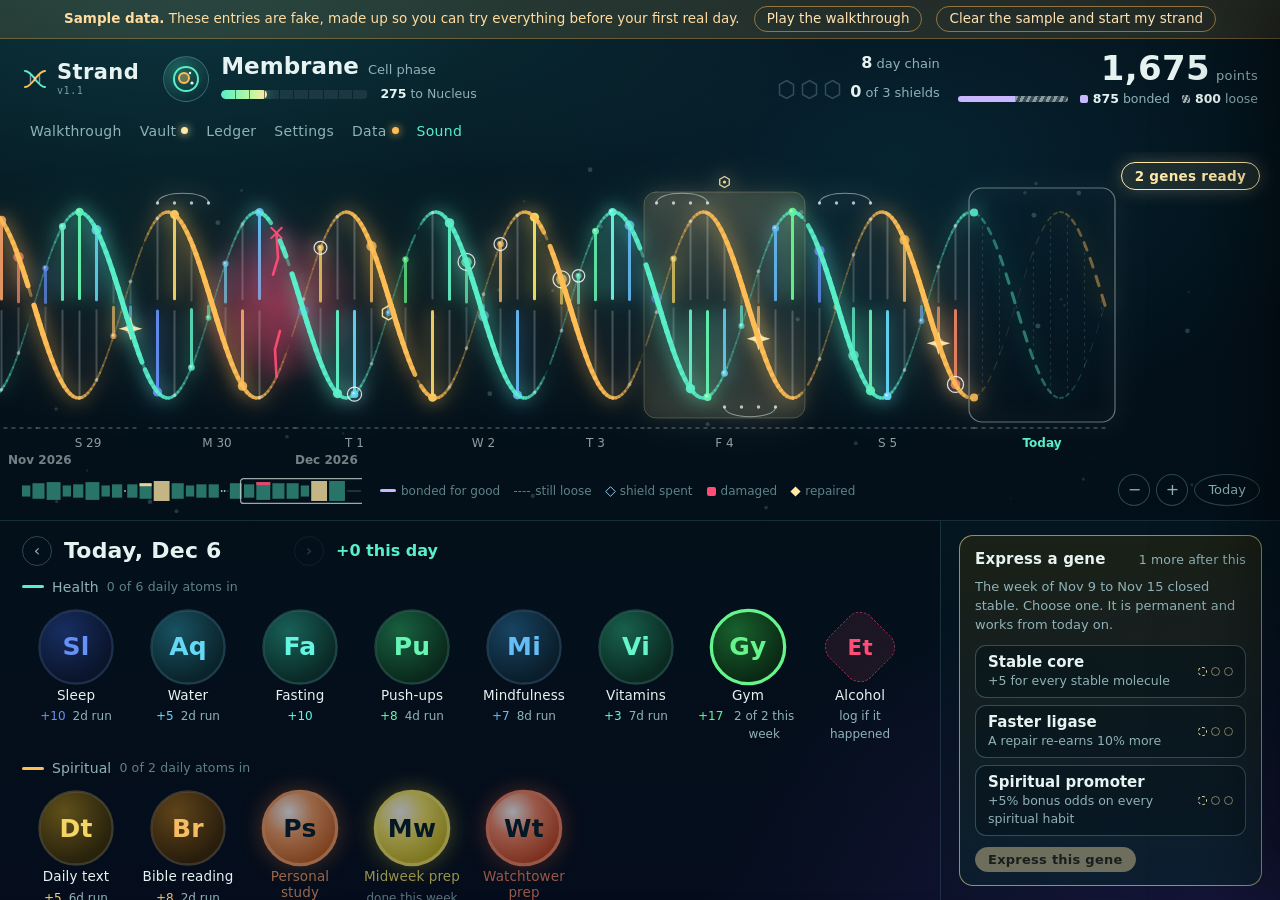
==== commit 8f52f6b1: "Version numbering (1.1) with a reload banner when a newer build is live build.py stamps major.build " ====
--- a/index.html
+++ b/index.html
@@ -86,6 +86,9 @@
 .hud{display:flex;flex-wrap:wrap;align-items:center;gap:8px 18px;padding:12px 22px 6px;position:relative;z-index:3;min-width:0}
 .brand{display:flex;align-items:center;gap:9px;font:600 21px/1 var(--display);letter-spacing:.02em}
 .brand svg{width:26px;height:26px}
+.bname{display:flex;flex-direction:column;gap:3px}
+.bname small{font:500 10px/1 var(--mono, ui-monospace, monospace);letter-spacing:.06em;opacity:.55}
+.verline{margin-top:18px;font-size:12px;opacity:.6}
 .stagebox{display:grid;grid-template-columns:auto 1fr;gap:5px 12px;align-items:center;text-align:left;padding:4px 6px;border-radius:12px}
 .stagebox:hover{background:rgba(255,255,255,.04)}
 .emblem{grid-row:1/3;width:46px;height:46px;border-radius:50%;display:grid;place-items:center;background:radial-gradient(circle at 35% 30%,rgba(88,239,201,.28),rgba(88,239,201,.04) 70%);border:1px solid var(--line2)}
@@ -437,7 +440,7 @@
   <header class="hud">
       <div class="brand">
         <svg viewBox="0 0 26 26" fill="none" stroke-width="2" stroke-linecap="round"><path d="M3 5c8 0 12 16 20 16" stroke="#58efc9"/><path d="M3 21c8 0 12-16 20-16" stroke="#ffbe55"/><path d="M8.5 9.5v7M13 11v4M17.5 9.5v7" stroke="#e6f3f1" stroke-opacity=".55" stroke-width="1.4"/></svg>
-        Strand
+        <span class="bname">Strand<small id="verTag"></small></span>
       </div>
       <button class="stagebox" id="stagebox" title="Open the vault">
         <div class="emblem" id="emblem"></div>
@@ -510,6 +513,9 @@
 <div id="toasts" aria-live="polite"></div>
 <input type="file" id="filePick" hidden>
 
+<script>
+window.STRAND_VERSION = {"version": "1.1", "major": 1, "build": 1, "date": "2026-11-15"};
+</script>
 <script>
 /* ==========================================================================
    STRAND ENGINE  —  rules only, no screen code.
@@ -2350,7 +2356,7 @@
   h += '<h3>Notes: the entry import format</h3><pre>{\n  "strandImport": 1,\n  "entries": [\n    { "importId": "2026-11-15-a", "date": "2026-11-15", "habit": "water" },\n    { "importId": "2026-11-15-b", "date": "2026-11-15", "habit": "gym", "note": "legs" },\n    { "importId": "2026-11-14-c", "date": "2026-11-14", "habit": "alcohol", "amount": 2 }\n  ]\n}</pre><ul><li><b>importId</b>: any text, unique per entry. Re-importing the same ID is skipped.</li><li><b>date</b>: YYYY-MM-DD, the day it happened. Not in the future.</li><li><b>habit</b>: one of ' + st.data.habits.map(function (x) { return '<code>' + esc(x.id) + '</code>'; }).join(', ') + '. The short name or symbol also works.</li><li><b>amount</b>: only for alcohol, the number of drinks. <b>note</b>: optional.</li><li>A bare list <code>[ {...}, {...} ]</code> or a single entry object is accepted too.</li><li>A habit already logged for that day is skipped, not doubled. Bonus rolls for imported entries happen at import time.</li></ul>';
   h += '<h3>Notes: the media format</h3><ul><li>Files live in a folder named <code>' + MEDIA_DIR + '</code> beside this page (inside your linked Strand folder).</li><li>File name = the milestone ID shown on the slot: <code>stage-protocell.mp4</code>, <code>compound-glycine.png</code>.</li><li>Films: .mp4 (H.264) or .webm. Cards: .png, .jpg or .webp.</li><li>The <b>media request</b> a slot copies is JSON with <code>milestone</code>, <code>deliver.saveAs</code>, <code>stats</code>, <code>habits</code> and <code>strand</code> (one object per day: date, state, and one slot per log entry marked pair, damaged or repaired).</li></ul>';
   h += '<h3>Notes: room for more modules</h3><p>Habits is one module. The data file keeps a <code>modules</code> block and every log entry and ledger row carries a <code>module</code> name, so a second module (calories and macros is reserved as <code>nutrition</code>) can write to the same file and the same points ledger without changing what is here.</p>';
-  return h;
+  return h + '<p class="verline">Strand ' + esc(VER.version) + (VER.date ? ' · built ' + esc(VER.date) : '') + '</p>';
 }
 function drawerAct(a, el) {
   var id = el.dataset.id, slot = id && st.data.media.find(function (m) { return m.id === id; });
@@ -2640,17 +2646,33 @@
   if (!silent) dayTurnNotices(prev);
   Media.scan();
 }
+
+/* ============================ build version ============================== */
+var VER = window.STRAND_VERSION || { version: 'dev', major: 0, build: 0, date: '' };
+var verChecked = 0, verTold = 0;
+function checkVersion(force) {
+  var now = Date.now(); if (!force && now - verChecked < 60000) return; verChecked = now;
+  if (!window.fetch || location.protocol === 'file:') return;
+  fetch('version.json?t=' + now, { cache: 'no-store' }).then(function (r) { return r.ok ? r.json() : null; }).then(function (v) {
+    if (!v || typeof v.build !== 'number') return;
+    var newer = v.major > VER.major || (v.major === VER.major && v.build > VER.build);
+    if (!newer || verTold === v.major * 100000 + v.build) return;
+    verTold = v.major * 100000 + v.build;
+    toast('<b>Version ' + esc(v.version) + ' is live.</b> You are on ' + esc(VER.version) + '.', 'gold', { sticky: true, action: { label: 'Reload', fn: function () { location.replace(location.pathname + '?v=' + v.version + '-' + Date.now()); } } });
+  }).catch(function () {});
+}
 function boot() {
+  var vt = $('#verTag'); if (vt) vt.textContent = 'v' + VER.version;
   cv = $('#helix'); ctx = cv.getContext('2d'); mini = $('#mini'); mctx = mini.getContext('2d');
   try { Sfx.on = localStorage.getItem('strand.sound') !== 'off'; } catch (e) {}
   $('#soundBtn').setAttribute('aria-pressed', Sfx.on); $('#soundBtn').title = Sfx.on ? 'Sound is on' : 'Sound is off';
   Store.init().then(GH.init).then(function () {
-    resize(); boot2(); Store.save(true); bindCanvas(); requestAnimationFrame(frame); GH.afterBoot();
+    resize(); boot2(); Store.save(true); bindCanvas(); requestAnimationFrame(frame); GH.afterBoot(); checkVersion(true);
     if (st.dirState === 'paused') toast('<b>Your data file needs one click.</b> The browser asks for permission once per visit.', '', { sticky: true, action: { label: 'Reconnect', fn: Store.reconnect } });
   });
   window.addEventListener('resize', function () { resize(); });
   window.addEventListener('focus', GH.check);
-  document.addEventListener('visibilitychange', function () { if (document.visibilityState === 'visible') GH.check(); else if (GH.on() && GH.dirty() && GH.state === 'pending') GH.push(); });
+  document.addEventListener('visibilitychange', function () { if (document.visibilityState === 'visible') { GH.check(); checkVersion(); } else if (GH.on() && GH.dirty() && GH.state === 'pending') GH.push(); });
   window.addEventListener('online', function () { if (GH.on() && GH.dirty() && GH.state !== 'conflict') GH.push(); });
   $('#left').addEventListener('click', function (ev) { var b = ev.target.closest('[data-habit]'); if (b) return tapHabit(b.dataset.habit, b); var a = ev.target.closest('[data-act]'); if (a) act(a.dataset.act, a); });
   $('#side').addEventListener('click', function (ev) { var a = ev.target.closest('[data-act]'); if (a) act(a.dataset.act, a); });
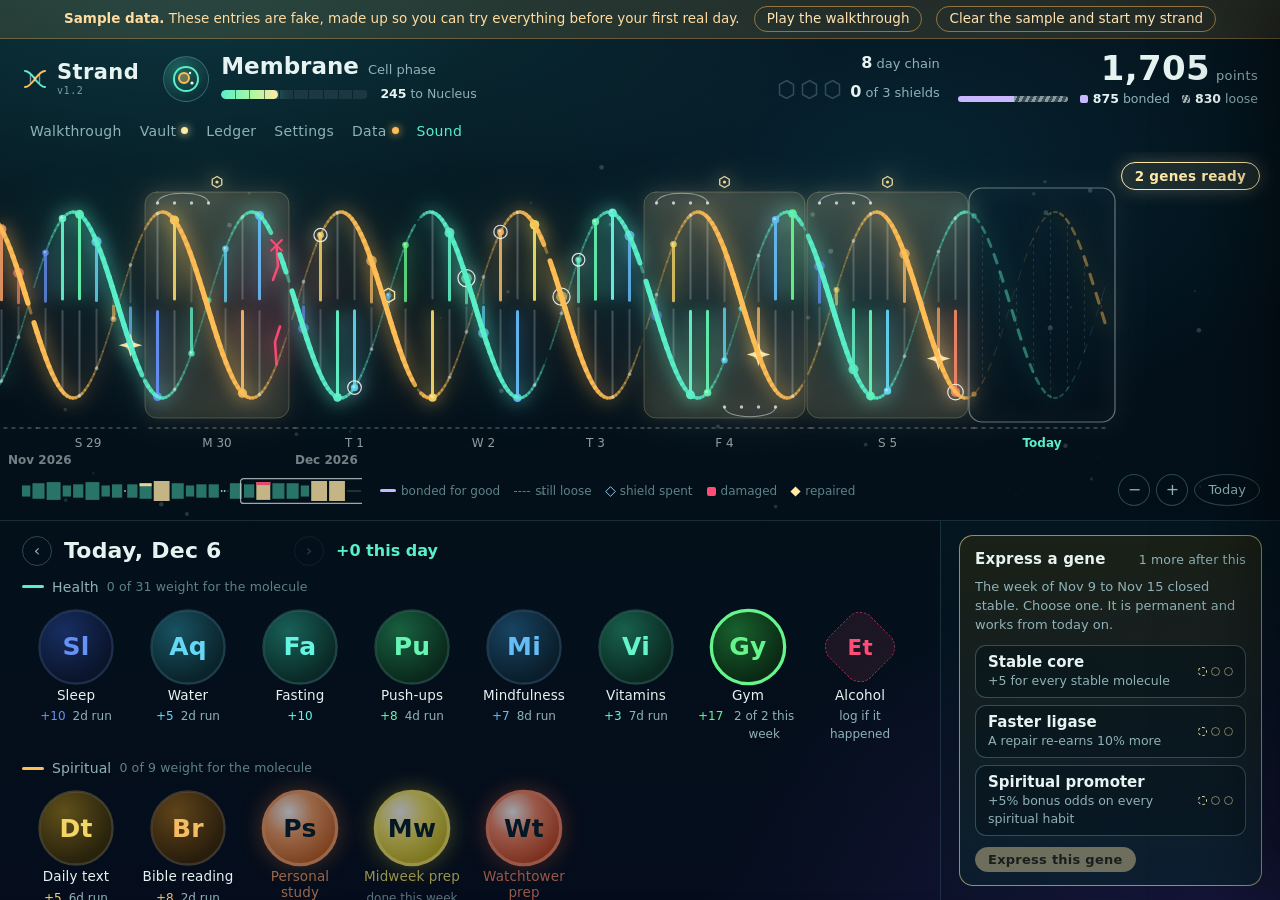
==== commit 0a688b5c: "Weight-based molecules by domain, solid day by weight, dated rules (1.2) Health and Spiritual each n" ====
--- a/index.html
+++ b/index.html
@@ -514,7 +514,7 @@
 <input type="file" id="filePick" hidden>
 
 <script>
-window.STRAND_VERSION = {"version": "1.1", "major": 1, "build": 1, "date": "2026-11-15"};
+window.STRAND_VERSION = {"version": "1.2", "major": 1, "build": 2, "date": "2026-11-16"};
 </script>
 <script>
 /* ==========================================================================
@@ -543,12 +543,21 @@
   },
 
   activeDay: { minCheckins: 1 },      // fewer positives than this = a missed day (a gap)
-  stableDay: { fractionPerCategory: 1 }, // share of each category's daily habits needed for a stable molecule
+
+  // Stable molecule: each listed domain must reach this share of the set weight of its
+  // daily habits active that day. Domains not listed (career, financial) never gate it.
+  molecule: { health: 0.70, spiritual: 0.70 },
 
   stableWeek: {
-    solidDayMinCheckins: 4,           // a "solid day" has at least this many positives
+    solidDayWeightPct: 0.40,          // a "solid day": all positive check-ins reach this share of the day's daily weight
     minSolidDays: 5                   // a week with this many solid days closes stable: gains bond, a shield is earned
   },
+
+  // Rules never rewrite the past. Days before this date are judged by the rules that
+  // were in force when they were logged (all daily habits for a molecule, a check-in
+  // count for a solid day). Empty = the current rules everywhere (new files).
+  rulesSince: '',
+  legacyRules: { fractionPerCategory: 1, solidDayMinCheckins: 4 },
 
   shields: { starting: 1, max: 3, perStableWeek: 1 },
 
@@ -626,12 +635,12 @@
 
   // Milestone compounds. Each one completed opens a collectible card slot.
   compounds: [
-    { id: 'glycine',    name: 'Glycine',    formula: 'C2H5NO2',        rule: { stableDays: 3 },   note: 'Three stable molecules' },
+    { id: 'glycine',    name: 'Glycine',    formula: 'C2H5NO2',        rule: { stableDays: 5 },   note: 'Five stable molecules' },
     { id: 'ribose',     name: 'Ribose',     formula: 'C5H10O5',        rule: { bondedWeeks: 1 },  note: 'First week bonded' },
-    { id: 'adenine',    name: 'Adenine',    formula: 'C5H5N5',         rule: { stableDays: 10 },  note: 'Ten stable molecules' },
+    { id: 'adenine',    name: 'Adenine',    formula: 'C5H5N5',         rule: { stableDays: 15 },  note: 'Fifteen stable molecules' },
     { id: 'atp',        name: 'ATP',        formula: 'C10H16N5O13P3',  rule: { chain: 14 },       note: 'A 14-day chain' },
     { id: 'ligase',     name: 'Ligase',     formula: 'repair enzyme',  rule: { repairs: 3 },      note: 'Three pairs repaired' },
-    { id: 'serotonin',  name: 'Serotonin',  formula: 'C10H12N2O',      rule: { stableDays: 25 },  note: 'Twenty-five stable molecules' },
+    { id: 'serotonin',  name: 'Serotonin',  formula: 'C10H12N2O',      rule: { stableDays: 40 },  note: 'Forty stable molecules' },
     { id: 'histone',    name: 'Histone',    formula: 'packing protein', rule: { bondedWeeks: 4 }, note: 'Four weeks bonded' },
     { id: 'telomerase', name: 'Telomerase', formula: 'end keeper',     rule: { chain: 60 },       note: 'A 60-day chain' }
   ]
@@ -654,6 +663,18 @@
   { id: 'midweek',     name: 'Midweek meeting prep',              short: 'Midweek prep', sym: 'Mw', category: 'spiritual', kind: 'positive', cadence: 'weekly', weeklyTarget: 1, weight: 15, hue: 54 },
   { id: 'watchtower',  name: 'Watchtower study prep for Sunday',  short: 'Watchtower prep', sym: 'Wt', category: 'spiritual', kind: 'positive', cadence: 'weekly', weeklyTarget: 1, weight: 15, hue: 14 }
 ];
+
+/* The four domains. Habits can be added freely, each in one of these. */
+var DOMAINS = [
+  { id: 'spiritual', name: 'Spiritual' },
+  { id: 'health',    name: 'Health' },
+  { id: 'career',    name: 'Career' },
+  { id: 'financial', name: 'Financial' }
+];
+
+/* The day these scoring rules shipped. Files made before it judge earlier days by the old rules. */
+var RULES_V2_SINCE = '2026-11-16';
+var COMPOUND_RAISE = { glycine: [3, 5, 'Five stable molecules'], adenine: [10, 15, 'Fifteen stable molecules'], serotonin: [25, 40, 'Forty stable molecules'] };
 
 /* Routines: habits that bond when all are done the same day. */
 var DEFAULT_ROUTINES = [
@@ -706,6 +727,20 @@
   if (!d || d.app !== 'strand') throw new Error('This is not a Strand data file.');
   if (d.schema > SCHEMA) throw new Error('This data file was made by a newer version of Strand.');
   var blank = newData();
+  // Migration to dated rules: a file from before them keeps its past exactly as it was.
+  if (d.settings && typeof d.settings === 'object' && d.settings.rulesSince === undefined) {
+    d.settings.rulesSince = RULES_V2_SINCE;
+    d.settings.legacyRules = {
+      fractionPerCategory: d.settings.stableDay && d.settings.stableDay.fractionPerCategory != null ? d.settings.stableDay.fractionPerCategory : 1,
+      solidDayMinCheckins: d.settings.stableWeek && d.settings.stableWeek.solidDayMinCheckins != null ? d.settings.stableWeek.solidDayMinCheckins : 4
+    };
+    delete d.settings.stableDay;
+    if (d.settings.stableWeek) delete d.settings.stableWeek.solidDayMinCheckins;
+    (d.settings.compounds || []).forEach(function (c) {
+      var r = COMPOUND_RAISE[c.id];
+      if (r && c.rule && c.rule.stableDays === r[0]) { c.rule.stableDays = r[1]; c.note = r[2]; }
+    });
+  }
   ['meta', 'settings', 'habits', 'routines', 'log', 'ledger', 'rolls', 'milestones', 'traits', 'media', 'importedIds', 'derived', 'modules'].forEach(function (k) {
     if (d[k] === undefined) d[k] = blank[k];
   });
@@ -714,6 +749,16 @@
   return d;
 }
 
+/* Is a habit part of the game on a given day? (Added on or before it, not yet archived.) */
+function activeOn(h, date) {
+  if (h.addedOn && date < h.addedOn) return false;
+  if (h.archivedOn) return date < h.archivedOn;
+  return !h.archived;
+}
+function setArchived(h, on, today) {
+  if (on) { h.archived = true; h.archivedOn = today; }
+  else { delete h.archived; delete h.archivedOn; }
+}
 function habitMap(data) { var m = {}; data.habits.forEach(function (h) { m[h.id] = h; }); return m; }
 function addRow(data, row) {
   row.id = 'P' + (++data.meta.rowSeq);
@@ -799,14 +844,46 @@
     });
   });
 
+  // Daily habits active on a date, by domain. Each day is judged only by the habits that existed then.
+  function dailyOn(date) {
+    var by = {};
+    data.habits.forEach(function (h) { if (h.kind === 'positive' && h.cadence === 'daily' && activeOn(h, date)) (by[h.category] = by[h.category] || []).push(h); });
+    return by;
+  }
   var dailyByCat = {};
-  data.habits.forEach(function (h) { if (h.kind === 'positive' && h.cadence === 'daily' && !h.archived) (dailyByCat[h.category] = dailyByCat[h.category] || []).push(h.id); });
-  function isStable(dy) {
-    var cats = Object.keys(dailyByCat); if (!cats.length) return false;
-    return cats.every(function (c) {
-      var ids = dailyByCat[c], need = Math.ceil(ids.length * S.stableDay.fractionPerCategory);
-      return ids.filter(function (id) { return dy.done[id]; }).length >= need;
-    });
+  Object.keys(dailyOn(today)).forEach(function (c) { dailyByCat[c] = dailyOn(today)[c].map(function (h) { return h.id; }); });
+  var since = S.rulesSince || '', LG = S.legacyRules || { fractionPerCategory: 1, solidDayMinCheckins: 4 };
+  var EPS = 1e-9;
+  // Molecule and solid-day progress for one day. Uses each habit's set weight, never the points paid.
+  function judge(dy) {
+    var by = dailyOn(dy.date), legacy = since && dy.date < since, cats = Object.keys(by);
+    var mol = { rule: legacy ? 'all' : 'weight', domains: {}, stable: false };
+    if (legacy) {
+      mol.stable = cats.length > 0 && cats.every(function (c) {
+        var need = Math.ceil(by[c].length * LG.fractionPerCategory), have = by[c].filter(function (h) { return dy.done[h.id]; }).length;
+        mol.domains[c] = { have: have, need: need, total: by[c].length };
+        return have >= need;
+      });
+    } else {
+      var gated = Object.keys(S.molecule || {}).filter(function (c) { return by[c] && by[c].length; });
+      gated.forEach(function (c) {
+        var total = 0, have = 0;
+        by[c].forEach(function (h) { total += h.weight; if (dy.done[h.id]) have += h.weight; });
+        mol.domains[c] = { have: have, need: Math.round(total * S.molecule[c] * 10) / 10, total: total };
+      });
+      mol.stable = gated.length > 0 && gated.every(function (c) { var m = mol.domains[c]; return m.have + EPS >= m.total * S.molecule[c]; });
+    }
+    var solid;
+    if (legacy) solid = { rule: 'count', have: dy.pos, need: LG.solidDayMinCheckins };
+    else {
+      var dayTotal = 0, got = 0;
+      cats.forEach(function (c) { by[c].forEach(function (h) { dayTotal += h.weight; }); });
+      dy.entries.forEach(function (e) { if (e.kind === 'positive') { var h = H[e.habitId]; if (h) got += h.weight; } });
+      solid = { rule: 'weight', have: got, need: Math.round(dayTotal * S.stableWeek.solidDayWeightPct * 10) / 10, total: dayTotal };
+      solid.met = dayTotal > 0 && got + EPS >= dayTotal * S.stableWeek.solidDayWeightPct;
+    }
+    if (solid.rule === 'count') solid.met = dy.pos >= solid.need;
+    return { mol: mol, solid: solid };
   }
 
   var shields = S.shields.starting, chain = 0, bestChain = 0, bondedThrough = null, bondedWeeks = 0;
@@ -820,8 +897,9 @@
     else if (isToday) { dy.state = 'open'; }
     else if (chain > 0 && shields > 0) { shields--; dy.state = 'shielded'; shielded.push(dy.date); }
     else { chain = 0; dy.state = 'gap'; gaps.push(dy.date); }
-    dy.solid = dy.pos >= S.stableWeek.solidDayMinCheckins; if (dy.solid) wk.solid++;
-    dy.stable = isStable(dy); if (dy.stable) stableDays++;
+    var jd = judge(dy); dy.molecule = jd.mol; dy.solidInfo = jd.solid;
+    dy.solid = jd.solid.met; if (dy.solid) wk.solid++;
+    dy.stable = jd.mol.stable; if (dy.stable) stableDays++;
     data.routines.forEach(function (r) { if (r.habits.length && r.habits.every(function (id) { return dy.done[id]; })) dy.bonds.push(r.id); });
     if (dy.date === wk.end && wk.end < today) {
       wk.closed = true; wk.stable = wk.solid >= S.stableWeek.minSolidDays;
@@ -836,7 +914,7 @@
   var streaks = {};
   data.habits.forEach(function (h) {
     if (h.kind !== 'positive') return;
-    var n = 0, i;
+    var n = 0, i, from = h.addedOn || '';
     if (h.cadence === 'weekly') {
       var count = {};
       log.forEach(function (e) { if (e.habitId === h.id) { var w = weekStart(e.date, S.weekStartsOn); count[w] = (count[w] || 0) + 1; } });
@@ -848,6 +926,7 @@
     } else {
       for (i = days.length - 1; i >= 0; i--) {
         var dd = days[i];
+        if (dd.date < from) break;
         if (dd.done[h.id]) n++; else if (dd.date === today || dd.state === 'shielded') continue; else break;
       }
       streaks[h.id] = { n: n, unit: 'day', days: n };
@@ -1082,7 +1161,7 @@
 function removeEntry(data, logId, today) {
   var e = data.log.find(function (x) { return x.id === logId; });
   if (!e) return { error: 'Entry not found.' };
-  var der = derive(data, today), bt = der.bondedThrough;
+  var der = derive(data, today), bt = der.bondedThrough, keep = null, heir = null;
   var mine = data.ledger.filter(function (r) { return r.logId === logId; });
   if (e.kind === 'negative') {
     if (e.repair) return { error: 'This entry was repaired, so it stays on the strand.' };
@@ -1098,10 +1177,20 @@
     });
     var h = data.habits.find(function (x) { return x.id === e.habitId; });
     if (!(h && h.cadence === 'daily')) mine = mine.filter(function (r) { return r.source !== 'molecule' || r.logId === logId; });
+    // under the weight rule a day can stay stable without this check-in: then its molecule stays
+    var molRow = mine.find(function (r) { return r.source === 'molecule'; });
+    keep = null; heir = null;
+    if (molRow) {
+      var rest = data.log.filter(function (x) { return x.id !== logId; });
+      var still = derive({ settings: data.settings, habits: data.habits, routines: data.routines, log: rest, ledger: [], milestones: [], traits: data.traits }, today).byDate[e.date];
+      heir = rest.find(function (x) { return x.date === e.date && x.kind === 'positive'; });
+      if (still && still.stable && heir) { mine = mine.filter(function (r) { return r !== molRow; }); keep = molRow; }
+    }
     var touched = mine.some(function (r) { return r.amount > 0 && (r.remaining !== r.amount || (bt && r.date <= bt)); });
     if (touched) return { error: 'These points have already bonded or been clawed back, so the entry stays.' };
   }
   data.ledger = data.ledger.filter(function (r) { return mine.indexOf(r) < 0; });
+  if (keep && keep.logId === logId) keep.logId = heir.id;
   data.log = data.log.filter(function (x) { return x.id !== logId; });
   var dead = data.milestones.filter(function (m) { return m.atSeq === e.seq; }).map(function (m) { return m.id; });
   data.milestones = data.milestones.filter(function (m) { return dead.indexOf(m.id) < 0; });
@@ -1204,7 +1293,7 @@
 }
 
 root.StrandEngine = {
-  SCHEMA: SCHEMA, DEFAULT_SETTINGS: DEFAULT_SETTINGS, DEFAULT_HABITS: DEFAULT_HABITS, DEFAULT_ROUTINES: DEFAULT_ROUTINES,
+  SCHEMA: SCHEMA, DOMAINS: DOMAINS, RULES_V2_SINCE: RULES_V2_SINCE, activeOn: activeOn, setArchived: setArchived, DEFAULT_SETTINGS: DEFAULT_SETTINGS, DEFAULT_HABITS: DEFAULT_HABITS, DEFAULT_ROUTINES: DEFAULT_ROUTINES,
   newData: newData, normalize: normalize, derive: derive, snapshot: snapshot, checkIn: checkIn, repair: repair,
   removeEntry: removeEntry, pickTrait: pickTrait, fxAt: fxAt, importEntries: importEntries, mediaRequest: mediaRequest, buildSample: buildSample,
   stageList: stageList, thinTier: thinTier, habitMap: habitMap,
@@ -1906,7 +1995,7 @@
 }
 function relayout() {
   var ghost = {}, td = st.D.byDate[st.today];
-  if (td) { var n = 0; st.data.habits.forEach(function (h) { if (h.kind === 'positive' && h.cadence === 'daily' && !h.archived && !td.done[h.id]) n++; }); ghost[st.today] = n; }
+  if (td) { var n = 0; st.data.habits.forEach(function (h) { if (h.kind === 'positive' && h.cadence === 'daily' && E.activeOn(h, st.today) && !td.done[h.id]) n++; }); ghost[st.today] = n; }
   st.L = HX.layout(st.D.days, { slotW: st.v.slotW, dayGap: st.v.dayGap, ghost: ghost });
   clampScroll();
 }
@@ -2007,11 +2096,13 @@
     '<span class="earn">' + (earned >= 0 ? '+' : '−') + fmt(Math.abs(earned)) + ' this day</span>' +
     (isToday ? '' : '<button class="back" data-act="today">Back to today</button>') +
     (ed ? '' : '<span class="note">View only. Check-ins stay open for ' + S().backfillDays + ' days.</span>') + '</div>';
-  ['health', 'spiritual'].forEach(function (cat) {
-    var hs = st.data.habits.filter(function (x) { return x.category === cat && !x.archived; });
+  ['health', 'spiritual', 'financial', 'career'].forEach(function (cat) {
+    var hs = st.data.habits.filter(function (x) { return x.category === cat && E.activeOn(x, st.sel); });
     if (!hs.length) return;
     var dl = hs.filter(function (x) { return x.kind === 'positive' && x.cadence === 'daily'; }), dn = dl.filter(function (x) { return day && day.done[x.id]; }).length;
-    h += '<section class="cluster" data-cat="' + cat + '"><h3>' + (cat === 'health' ? 'Health' : 'Spiritual') + '<span>' + dn + ' of ' + dl.length + ' daily atoms in</span></h3><div class="atoms">';
+    var md = day && day.molecule && day.molecule.rule === 'weight' && day.molecule.domains[cat], dom = E.DOMAINS.find(function (x) { return x.id === cat; });
+    var sub = md ? fmt(md.have) + ' of ' + fmt(md.need) + ' weight for the molecule' : (S().molecule && S().molecule[cat] != null) || !dl.length ? dn + ' of ' + dl.length + ' daily atoms in' : 'extra points, never needed for the molecule';
+    h += '<section class="cluster" data-cat="' + cat + '"><h3>' + esc(dom ? dom.name : cat) + '<span>' + sub + '</span></h3><div class="atoms">';
     hs.filter(function (x) { return x.kind === 'positive' && x.cadence === 'daily'; }).forEach(function (x) { h += tile(x, day); });
     hs.filter(function (x) { return x.kind === 'positive' && x.cadence === 'weekly'; }).forEach(function (x) { h += tile(x, day); });
     hs.filter(function (x) { return x.kind === 'negative'; }).forEach(function (x) { h += tile(x, day); });
@@ -2029,9 +2120,10 @@
 
 /* ============================== side panel =============================== */
 function moleculeSvg(day) {
-  var ids = [], seen = {};
-  st.data.routines.forEach(function (r) { r.habits.forEach(function (id) { var hb = st.habits[id]; if (hb && !seen[id] && hb.cadence === 'daily' && hb.kind === 'positive' && !hb.archived) { seen[id] = 1; ids.push(id); } }); });
-  st.data.habits.forEach(function (hb) { if (!seen[hb.id] && hb.cadence === 'daily' && hb.kind === 'positive' && !hb.archived) ids.push(hb.id); });
+  var ids = [], seen = {}, on = day ? day.date : st.sel, gate = S().molecule || {};
+  var inMol = function (hb) { return hb && hb.cadence === 'daily' && hb.kind === 'positive' && E.activeOn(hb, on) && (!day || !day.molecule || day.molecule.rule !== 'weight' || gate[hb.category] != null); };
+  st.data.routines.forEach(function (r) { r.habits.forEach(function (id) { var hb = st.habits[id]; if (!seen[id] && inMol(hb)) { seen[id] = 1; ids.push(id); } }); });
+  st.data.habits.forEach(function (hb) { if (!seen[hb.id] && inMol(hb)) ids.push(hb.id); });
   var n = ids.length, R = 54, cx = 75, cy = 75, pos = ids.map(function (id, i) { var a = Math.PI * 2 * i / n - Math.PI / 2 + Math.PI / n; return [cx + R * Math.cos(a), cy + R * Math.sin(a)]; });
   var done = function (id) { return day && day.done[id]; }, s = '<svg viewBox="0 0 150 150" role="img" aria-label="Today\'s molecule">';
   for (var i = 0; i < n; i++) {
@@ -2074,8 +2166,10 @@
       h += '<div class="card repair"><h3>Damaged pair<span>' + what + '</span></h3><p><b>−' + cb.taken + '</b> clawed. The repair window closed at the end of the day it was logged, so this pair stays damaged. Nothing else is lost.</p></div>';
     }
   });
-  var m = moleculeSvg(day), left = m.n - m.done;
-  h += '<div class="card"><h3>' + (isToday ? 'Today\'s molecule' : 'That day\'s molecule') + '<span>' + (m.stable ? '+' + D.fx.molecule + ' earned' : left + ' to stable, +' + D.fx.molecule) + '</span></h3><div class="mol' + (m.stable ? ' stable' : '') + '" id="molBox">' + m.svg + '<div class="rts">' +
+  var m = moleculeSvg(day), left = m.n - m.done, short = [];
+  if (day && day.molecule && day.molecule.rule === 'weight') Object.keys(day.molecule.domains).forEach(function (c) { var x = day.molecule.domains[c], dom = E.DOMAINS.find(function (y) { return y.id === c; }); if (x.have < x.need) short.push(esc(dom ? dom.name : c) + ' ' + fmt(Math.ceil(x.need - x.have))); });
+  var toGo = short.length ? short.join(', ') + ' weight to go' : left + ' to stable';
+  h += '<div class="card"><h3>' + (isToday ? 'Today\'s molecule' : 'That day\'s molecule') + '<span>' + (m.stable ? '+' + D.fx.molecule + ' earned' : toGo + ', +' + D.fx.molecule) + '</span></h3><div class="mol' + (m.stable ? ' stable' : '') + '" id="molBox">' + m.svg + '<div class="rts">' +
     st.data.routines.map(function (r) { var c = r.habits.filter(function (id) { return day && day.done[id]; }).length, ok = c === r.habits.length; return '<div class="' + (ok ? 'ok' : '') + '"><b>' + esc(r.name) + '</b>' + (ok ? 'Bonded, +' + D.fx.bond : c + ' of ' + r.habits.length + ' in') + '</div>'; }).join('') + '</div></div></div>';
 
   /* week */
@@ -2090,7 +2184,7 @@
   var msg;
   if (wk.closed) msg = wk.stable ? 'This week closed stable. Its gains are <b>bonded for good</b>, and it earned a shield and a gene.' : 'This week closed with <b>' + wk.solid + ' of ' + need + '</b> solid days, so its gains stayed loose and carried forward.';
   else if (wk.solid >= need) msg = '<b>' + wk.solid + ' solid days.</b> When this week closes, <b>' + fmt(looseWk) + ' loose points</b> bond for good and you earn a shield and a gene.';
-  else msg = '<b>' + wk.solid + ' of ' + need + '</b> solid days (' + S().stableWeek.solidDayMinCheckins + '+ check-ins each). ' + (need - wk.solid) + ' more and this week bonds <b>' + fmt(looseWk) + ' loose points</b> and earns a shield and a gene.';
+  else msg = '<b>' + wk.solid + ' of ' + need + '</b> solid days (' + (S().rulesSince && wk.end < S().rulesSince ? (S().legacyRules || {}).solidDayMinCheckins + '+ check-ins each' : Math.round(S().stableWeek.solidDayWeightPct * 100) + '% of the day\'s habit weight each') + '). ' + (need - wk.solid) + ' more and this week bonds <b>' + fmt(looseWk) + ' loose points</b> and earns a shield and a gene.';
   h += '<div class="card"><h3>This week<span>' + shortDate(ws).slice(4) + ' to ' + shortDate(wk.end).slice(4) + '</span></h3><div class="week">' + cells + '</div><p>' + msg + '</p></div>';
   /* genome: what has been expressed so far */
   var ex = S().traits.filter(function (t) { return D.fx.levels[t.id]; });
@@ -2292,13 +2386,14 @@
 var NUMS = [
   ['points.integrity', 'Honest-log reward', 'Paid every time a negative is logged'],
   ['points.bond', 'Routine bond', 'All habits of a routine in one day'],
-  ['points.stableMolecule', 'Stable molecule', 'Every daily habit in every category'],
+  ['points.stableMolecule', 'Stable molecule', 'Health and Spiritual each reach their share of daily weight'],
+  ['molecule.health', 'Health share for a stable molecule', '0.7 means 70% of the day\'s Health daily weight'],
+  ['molecule.spiritual', 'Spiritual share for a stable molecule', '0.7 means 70% of the day\'s Spiritual daily weight'],
   ['clawback.dayCap', 'Clawback cap, one day', ''], ['clawback.weekCap', 'Clawback cap, any 7 days', ''],
   ['repair.rate', 'Repair re-earn rate', '0.6 means 60% comes back'],
   ['shields.starting', 'Shields to start with', ''], ['shields.max', 'Most shields you can hold', ''],
-  ['stableWeek.solidDayMinCheckins', 'Check-ins that make a solid day', ''], ['stableWeek.minSolidDays', 'Solid days that make a stable week', 'A stable week bonds gains and earns a shield'],
+  ['stableWeek.solidDayWeightPct', 'Share of the day\'s weight that makes a solid day', 'Every positive check-in counts, weekly and extra-points habits too'], ['stableWeek.minSolidDays', 'Solid days that make a stable week', 'A stable week bonds gains and earns a shield'],
   ['activeDay.minCheckins', 'Check-ins that keep the chain', 'Fewer than this is a missed day'],
-  ['stableDay.fractionPerCategory', 'Share of daily habits for a stable molecule', '1 means all of them'],
   ['traitOfferCount', 'Genes offered at each pick', ''], ['bonusChanceCap', 'Highest bonus odds any habit can reach', '0.6 means 60%'],
   ['backfillDays', 'Days you can go back to check in', ''], ['stageOverflowStep', 'Points per generation after the last stage', '']
 ];
@@ -2422,13 +2517,13 @@
       refreshAll(); Store.save(); toast('<b>Applied.</b>', 'gold');
     } catch (e) { toast('Not applied: ' + esc(e.message), 'bad'); }
   }
-  else if (a === 'resetSettings') modal('Reset every number?', 'Weights, caps, odds, stages and routines go back to their starting values. Your log and points stay as they are.', [{ label: 'Reset', cls: 'go', fn: function () { st.data.settings = U.clone(E.DEFAULT_SETTINGS); st.data.routines = U.clone(E.DEFAULT_ROUTINES); st.data.habits.forEach(function (hb) { var d = E.DEFAULT_HABITS.find(function (x) { return x.id === hb.id; }); if (d) { hb.weight = d.weight; if (d.weeklyTarget) hb.weeklyTarget = d.weeklyTarget; } }); refreshAll(); Store.save(); } }]);
+  else if (a === 'resetSettings') modal('Reset every number?', 'Weights, caps, odds, stages and routines go back to their starting values. Your log and points stay as they are.', [{ label: 'Reset', cls: 'go', fn: function () { var keepSince = S().rulesSince, keepLegacy = S().legacyRules; st.data.settings = U.clone(E.DEFAULT_SETTINGS); st.data.settings.rulesSince = keepSince || ''; if (keepLegacy) st.data.settings.legacyRules = keepLegacy; st.data.routines = U.clone(E.DEFAULT_ROUTINES); st.data.habits.forEach(function (hb) { var d = E.DEFAULT_HABITS.find(function (x) { return x.id === hb.id; }); if (d) { hb.weight = d.weight; if (d.weeklyTarget) hb.weeklyTarget = d.weeklyTarget; } }); refreshAll(); Store.save(); } }]);
 }
 function drawerChange(el) {
   var v = Number(el.value);
   if (el.dataset.hw) { if (!(v >= 0)) return; st.habits[el.dataset.hw].weight = v; }
   else if (el.dataset.ht) { if (!(v >= 1)) return; st.habits[el.dataset.ht].weeklyTarget = Math.round(v); }
-  else if (el.dataset.ha) { st.habits[el.dataset.ha].archived = el.checked; if (!el.checked) delete st.habits[el.dataset.ha].archived; }
+  else if (el.dataset.ha) { E.setArchived(st.habits[el.dataset.ha], el.checked, st.today); }
   else if (el.dataset.num) { if (!isFinite(v) || el.value === '') return; setPath(S(), el.dataset.num, v); }
   else return;
   recompute(); renderHUD(); renderDeck(); renderSide(); Store.save();
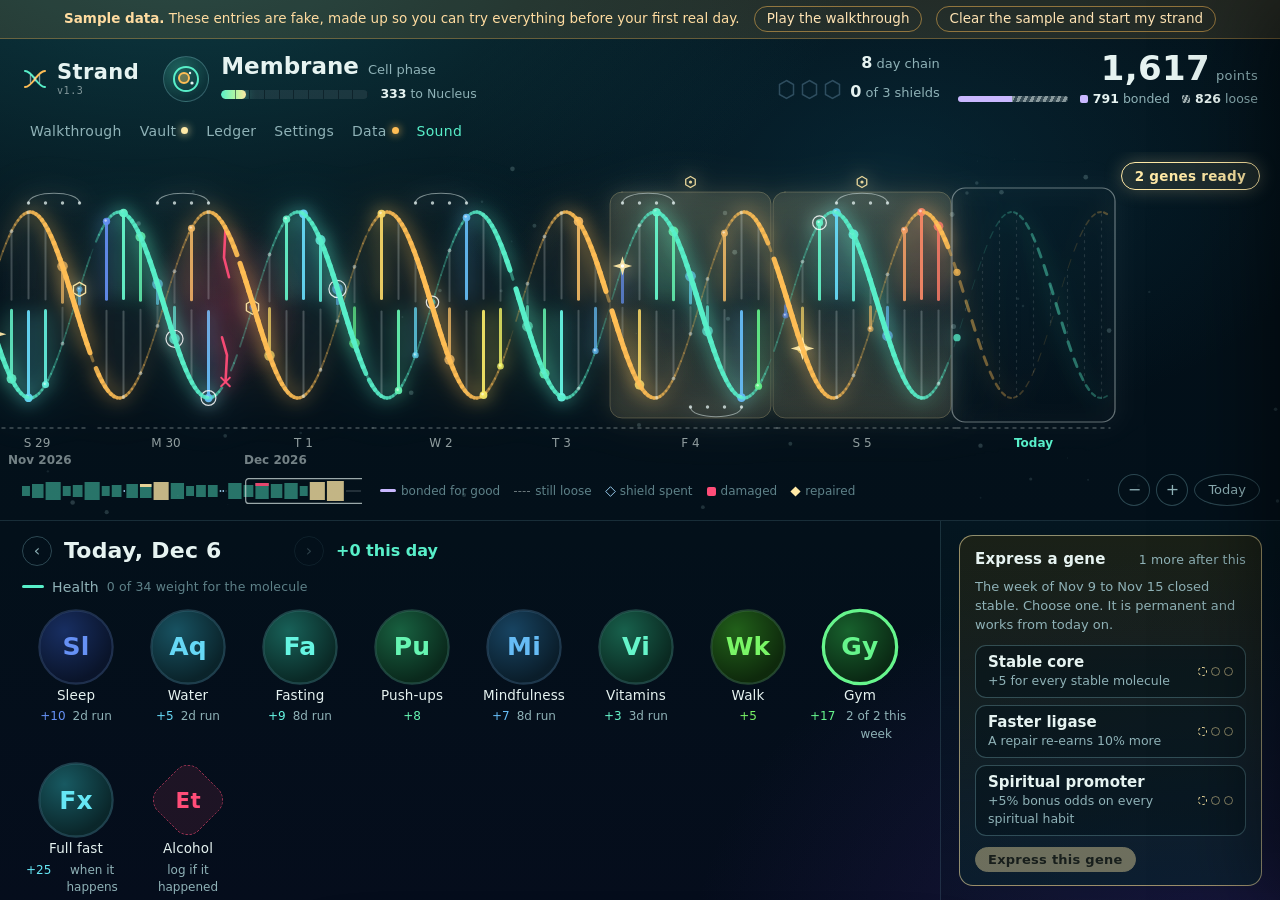
==== commit 953f16c7: "Whole-day fast, walk, two-step meeting prep (1.3) Fast: occasional cadence, 120% per consecutive day" ====
--- a/index.html
+++ b/index.html
@@ -243,6 +243,7 @@
 .chips button{border:1px solid var(--line2);border-radius:99px;padding:4px 11px;font-size:12.5px;color:var(--ink)}
 .chips button:hover{border-color:var(--gold)}
 .chips button[aria-pressed="true"]{background:rgba(255,233,166,.18);border-color:var(--gold);color:var(--gold)}
+.chips button[disabled]{opacity:.4;cursor:not-allowed;border-color:var(--line2)}
 
 .genechip{position:absolute;right:20px;top:10px;z-index:3;border:1px solid var(--gold);color:var(--gold);border-radius:99px;padding:5px 13px;font:600 13.5px var(--display);letter-spacing:.02em;white-space:nowrap;background:rgba(255,233,166,.1);box-shadow:0 0 18px rgba(255,233,166,.25);animation:chip 2.4s ease-in-out infinite}
 .genechip:hover{background:rgba(255,233,166,.2)}
@@ -514,7 +515,7 @@
 <input type="file" id="filePick" hidden>
 
 <script>
-window.STRAND_VERSION = {"version": "1.2", "major": 1, "build": 2, "date": "2026-11-16"};
+window.STRAND_VERSION = {"version": "1.3", "major": 1, "build": 3, "date": "2026-11-16"};
 </script>
 <script>
 /* ==========================================================================
@@ -543,6 +544,10 @@
   },
 
   activeDay: { minCheckins: 1 },      // fewer positives than this = a missed day (a gap)
+
+  // Occasional habits (the whole-day fast): never in a daily total, never "missed".
+  // Each consecutive day pays this many times the day before. No thinning.
+  streakGrowth: 1.20,
 
   // Stable molecule: each listed domain must reach this share of the set weight of its
   // daily habits active that day. Domains not listed (career, financial) never gate it.
@@ -656,13 +661,23 @@
   { id: 'gym',         name: 'Gym session',                       short: 'Gym',         sym: 'Gy', category: 'health',    kind: 'positive', cadence: 'weekly', weeklyTarget: 2, beyondTarget: true, weight: 20, hue: 136 },
   { id: 'mindfulness', name: 'Daily mindfulness session',         short: 'Mindfulness', sym: 'Mi', category: 'health',    kind: 'positive', cadence: 'daily',  weight: 8,  hue: 204 },
   { id: 'vitamins',    name: 'Vitamins and supplements',          short: 'Vitamins',    sym: 'Vi', category: 'health',    kind: 'positive', cadence: 'daily',  weight: 3,  hue: 162 },
+  { id: 'walk',        name: 'Walk',                              short: 'Walk',        sym: 'Wk', category: 'health',    kind: 'positive', cadence: 'daily',  weight: 5,  hue: 112, repairAction: 'walk', addedOn: '2026-11-16' },
+  { id: 'wholeFast',   name: 'Whole-day fast',                    short: 'Full fast',   sym: 'Fx', category: 'health',    kind: 'positive', cadence: 'occasional', weight: 25, hue: 186, addedOn: '2026-11-16' },
   { id: 'alcohol',     name: 'Alcohol intake',                    short: 'Alcohol',     sym: 'Et', category: 'health',    kind: 'negative', cadence: 'event',  weight: 12, unit: 'drink', hue: 344 },
   { id: 'dailyText',   name: 'Daily text read',                   short: 'Daily text',  sym: 'Dt', category: 'spiritual', kind: 'positive', cadence: 'daily',  weight: 5,  hue: 46 },
   { id: 'bible',       name: 'Daily Bible reading',               short: 'Bible reading', sym: 'Br', category: 'spiritual', kind: 'positive', cadence: 'daily', weight: 8, hue: 36 },
   { id: 'study',       name: 'Weekly personal study project',     short: 'Personal study', sym: 'Ps', category: 'spiritual', kind: 'positive', cadence: 'weekly', weeklyTarget: 1, weight: 20, hue: 24 },
-  { id: 'midweek',     name: 'Midweek meeting prep',              short: 'Midweek prep', sym: 'Mw', category: 'spiritual', kind: 'positive', cadence: 'weekly', weeklyTarget: 1, weight: 15, hue: 54 },
-  { id: 'watchtower',  name: 'Watchtower study prep for Sunday',  short: 'Watchtower prep', sym: 'Wt', category: 'spiritual', kind: 'positive', cadence: 'weekly', weeklyTarget: 1, weight: 15, hue: 14 }
+  { id: 'midweek1',    name: 'Midweek meeting prep, step 1',      short: 'Midweek 1',   sym: 'M1', category: 'spiritual', kind: 'positive', cadence: 'weekly', weeklyTarget: 1, weight: 7,  hue: 54, stepOf: 'midweek', addedOn: '2026-11-16' },
+  { id: 'midweek2',    name: 'Midweek meeting prep, step 2',      short: 'Midweek 2',   sym: 'M2', category: 'spiritual', kind: 'positive', cadence: 'weekly', weeklyTarget: 1, weight: 8,  hue: 60, stepOf: 'midweek', addedOn: '2026-11-16' },
+  { id: 'watchtower1', name: 'Watchtower study prep, step 1',     short: 'Watchtower 1', sym: 'W1', category: 'spiritual', kind: 'positive', cadence: 'weekly', weeklyTarget: 1, weight: 7, hue: 14, stepOf: 'watchtower', addedOn: '2026-11-16' },
+  { id: 'watchtower2', name: 'Watchtower study prep, step 2',     short: 'Watchtower 2', sym: 'W2', category: 'spiritual', kind: 'positive', cadence: 'weekly', weeklyTarget: 1, weight: 8, hue: 8, stepOf: 'watchtower', addedOn: '2026-11-16' }
 ];
+/* Habits from before the 2026-11-16 set, kept so older files and their entries still read. */
+var RETIRED_HABITS = [
+  { id: 'midweek',     name: 'Midweek meeting prep',              short: 'Midweek prep', sym: 'Mw', category: 'spiritual', kind: 'positive', cadence: 'weekly', weeklyTarget: 1, weight: 15, hue: 54, archived: true, archivedOn: '2026-11-16' },
+  { id: 'watchtower',  name: 'Watchtower study prep for Sunday',  short: 'Watchtower prep', sym: 'Wt', category: 'spiritual', kind: 'positive', cadence: 'weekly', weeklyTarget: 1, weight: 15, hue: 14, archived: true, archivedOn: '2026-11-16' }
+];
+var HABIT_SET = 2, HABITS_V2_SINCE = '2026-11-16';
 
 /* The four domains. Habits can be added freely, each in one of these. */
 var DOMAINS = [
@@ -707,9 +722,9 @@
   var now = new Date().toISOString();
   return {
     app: 'strand', schema: SCHEMA,
-    meta: { createdAt: now, updatedAt: now, sample: false, label: '', seq: 0, rowSeq: 0 },
+    meta: { createdAt: now, updatedAt: now, sample: false, label: '', seq: 0, rowSeq: 0, habitSet: HABIT_SET },
     settings: clone(DEFAULT_SETTINGS),
-    habits: clone(DEFAULT_HABITS),
+    habits: clone(DEFAULT_HABITS).map(function (h) { delete h.addedOn; return h; }),   // a new file tracks every habit from day one
     routines: clone(DEFAULT_ROUTINES),
     log: [],          // every check-in, positive and negative
     ledger: [],       // every point movement, shared by all modules
@@ -741,6 +756,14 @@
       if (r && c.rule && c.rule.stableDays === r[0]) { c.rule.stableDays = r[1]; c.note = r[2]; }
     });
   }
+  // Migration to habit set 2: add the new habits (dated, so the past is untouched) and
+  // retire the single-step prep habits; their old entries count for both new steps.
+  if (d.meta && typeof d.meta === 'object' && !(d.meta.habitSet >= HABIT_SET) && Array.isArray(d.habits)) {
+    var have = {}; d.habits.forEach(function (h) { have[h.id] = h; });
+    DEFAULT_HABITS.forEach(function (h) { if (!have[h.id]) d.habits.push(clone(h)); });
+    ['midweek', 'watchtower'].forEach(function (id) { var h = have[id]; if (h && !h.archived) setArchived(h, true, HABITS_V2_SINCE); });
+    d.meta.habitSet = HABIT_SET;
+  }
   ['meta', 'settings', 'habits', 'routines', 'log', 'ledger', 'rolls', 'milestones', 'traits', 'media', 'importedIds', 'derived', 'modules'].forEach(function (k) {
     if (d[k] === undefined) d[k] = blank[k];
   });
@@ -759,6 +782,17 @@
   if (on) { h.archived = true; h.archivedOn = today; }
   else { delete h.archived; delete h.archivedOn; }
 }
+/* Has a repair on this day already used this action? */
+function repairUsed(data, actionId, date) {
+  return data.log.some(function (e) { return e.kind === 'negative' && e.repair && e.repair.action === actionId && e.loggedOn === date; });
+}
+/* Occasional habits: how many consecutive days were logged right before this date. */
+function runBefore(data, habitId, date) {
+  var n = 0, d = addDays(date, -1);
+  while (data.log.some(function (e) { return e.habitId === habitId && e.date === d; })) { n++; d = addDays(d, -1); }
+  return n;
+}
+function escalatedPay(S, h, run) { return Math.max(1, Math.round(h.weight * Math.pow(S.streakGrowth || 1, run))); }
 function habitMap(data) { var m = {}; data.habits.forEach(function (h) { m[h.id] = h; }); return m; }
 function addRow(data, row) {
   row.id = 'P' + (++data.meta.rowSeq);
@@ -915,9 +949,18 @@
   data.habits.forEach(function (h) {
     if (h.kind !== 'positive') return;
     var n = 0, i, from = h.addedOn || '';
+    if (h.cadence === 'occasional') {
+      // a run of consecutive days, ending today or yesterday; never broken by a day it was not meant to be done
+      for (i = days.length - 1; i >= 0; i--) {
+        if (days[i].done[h.id]) n++; else if (days[i].date === today && n === 0) continue; else break;
+      }
+      streaks[h.id] = { n: n, unit: 'day', days: n };
+      return;
+    }
     if (h.cadence === 'weekly') {
       var count = {};
-      log.forEach(function (e) { if (e.habitId === h.id) { var w = weekStart(e.date, S.weekStartsOn); count[w] = (count[w] || 0) + 1; } });
+      // a step that replaced an older single habit: that habit's entries count for the step (so its streak carries on)
+      log.forEach(function (e) { if (e.habitId === h.id || (h.stepOf && e.habitId === h.stepOf)) { var w = weekStart(e.date, S.weekStartsOn); count[w] = (count[w] || 0) + 1; } });
       for (i = weeks.length - 1; i >= 0; i--) {
         var met = (count[weeks[i].start] || 0) >= (h.weeklyTarget || 1);
         if (met) n++; else if (!weeks[i].closed) continue; else break;
@@ -1024,7 +1067,9 @@
   if (!h) return { error: 'Unknown habit: ' + habitId };
   if (!validDate(date)) return { error: 'Bad date: ' + date };
   if (date > today) return { error: 'That day has not happened yet.' };
+  if (!activeOn(h, date)) return { error: h.short + ' was not tracked on that day.' };
   if (h.kind === 'negative') return logNegative(data, h, date, opt, today, now);
+  if (h.repairAction && repairUsed(data, h.repairAction, date)) return { error: 'That day\'s ' + h.short.toLowerCase() + ' already sealed a repair. One walk counts once.', code: 'repairUsed' };
 
   if (data.log.some(function (e) { return e.habitId === habitId && e.date === date; })) return { error: h.short + ' is already logged for that day.', code: 'duplicate' };
   if (h.cadence === 'weekly' && !h.beyondTarget) {
@@ -1035,9 +1080,10 @@
 
   var before = derive(data, today);
   var streak = before.streaks[habitId] ? before.streaks[habitId].days : 0;
-  var tier = thinTier(S, streak), fx = before.fx;
+  var tier = h.cadence === 'occasional' ? S.thinning[0] : thinTier(S, streak), fx = before.fx;
   var chance = Math.min(S.bonusChanceCap, tier.bonusChance + (fx.bonus[h.category] || 0));
-  var base = Math.max(1, Math.round(h.weight * tier.basePct));
+  var run = h.cadence === 'occasional' ? runBefore(data, habitId, date) : 0;
+  var base = h.cadence === 'occasional' ? escalatedPay(S, h, run) : Math.max(1, Math.round(h.weight * tier.basePct));
 
   var key = date + '|' + habitId, roll = data.rolls[key];
   if (!roll) { roll = [Math.round(rng() * 1e6) / 1e6, Math.round(rng() * 1e6) / 1e6]; data.rolls[key] = roll; }
@@ -1046,6 +1092,7 @@
 
   var seq = ++data.meta.seq;
   var entry = { id: 'L' + seq, seq: seq, module: 'habits', date: date, habitId: habitId, kind: 'positive', points: base, streakAtLog: streak, loggedAt: now, loggedOn: today };
+  if (h.cadence === 'occasional') entry.runDay = run + 1;
   if (bonus) entry.bonus = bonus;
   if (opt.importId) entry.importId = opt.importId;
   if (opt.note) entry.note = String(opt.note);
@@ -1132,6 +1179,8 @@
   if (e.repair) return { error: 'That pair is already repaired.' };
   if (e.loggedOn !== today) return { error: 'The repair window closed at the end of the day it was logged.' };
   var action = S.repair.actions.find(function (a) { return a.id === actionId; }) || { id: actionId, label: actionId };
+  var twin = data.habits.find(function (h) { return h.repairAction === action.id && data.log.some(function (x) { return x.habitId === h.id && x.date === today; }); });
+  if (twin) return { error: 'Today\'s ' + twin.short.toLowerCase() + ' is already checked in as a habit. One walk counts once, so pick another action.', code: 'habitUsed' };
   var seq = ++data.meta.seq;
   var re = Math.round(((e.clawback && e.clawback.taken) || 0) * derive(data, today).fx.repairRate);
   if (re > 0) addRow(data, { seq: seq, date: today, source: 'repair', logId: e.id, habitId: e.habitId, amount: re, note: action.label });
@@ -1275,7 +1324,7 @@
               2, 'M', 3, 2, 'F', 3, 3,     // week 2: Tuesday missed, the starting shield covers it
               2, 3, 'M', 'M', 'M', 3, 2,   // week 3: three days away. Two shields, then a true gap
               1, 2, 2, 3, 'F', 1];         // week 4, Monday to Saturday
-  var weekly = { 1: ['gym'], 2: ['midweek'], 4: ['gym'], 5: ['study', 'watchtower'] }; // by weekday offset from Monday
+  var weekly = { 1: ['gym'], 2: ['midweek1', 'midweek2'], 4: ['gym'], 5: ['study', 'watchtower1', 'watchtower2'] }; // by weekday offset from Monday
   var n = daysBetween(start, addDays(today, -1)) + 1;
   for (var i = 0; i < n; i++) {
     var date = addDays(start, i), p = i < plan.length ? plan[i] : (i % 2 ? 1 : 2), wd = i % 7;
@@ -1293,7 +1342,7 @@
 }
 
 root.StrandEngine = {
-  SCHEMA: SCHEMA, DOMAINS: DOMAINS, RULES_V2_SINCE: RULES_V2_SINCE, activeOn: activeOn, setArchived: setArchived, DEFAULT_SETTINGS: DEFAULT_SETTINGS, DEFAULT_HABITS: DEFAULT_HABITS, DEFAULT_ROUTINES: DEFAULT_ROUTINES,
+  SCHEMA: SCHEMA, DOMAINS: DOMAINS, RETIRED_HABITS: RETIRED_HABITS, runBefore: runBefore, escalatedPay: escalatedPay, repairUsed: repairUsed, RULES_V2_SINCE: RULES_V2_SINCE, activeOn: activeOn, setArchived: setArchived, DEFAULT_SETTINGS: DEFAULT_SETTINGS, DEFAULT_HABITS: DEFAULT_HABITS, DEFAULT_ROUTINES: DEFAULT_ROUTINES,
   newData: newData, normalize: normalize, derive: derive, snapshot: snapshot, checkIn: checkIn, repair: repair,
   removeEntry: removeEntry, pickTrait: pickTrait, fxAt: fxAt, importEntries: importEntries, mediaRequest: mediaRequest, buildSample: buildSample,
   stageList: stageList, thinTier: thinTier, habitMap: habitMap,
@@ -2078,9 +2127,15 @@
     var locked = !done && cnt >= tg && !h.beyondTarget;
     if (locked) cls += ' locked done';
     sub = done ? '<i>+' + entry.points + '</i>' + cnt + ' of ' + tg + ' this week' : locked ? 'done this week' : '<i>+' + pay + '</i>' + cnt + ' of ' + tg + ' this week';
+  } else if (h.cadence === 'occasional') {
+    var run = E.runBefore(st.data, h.id, st.sel);
+    sub = done ? '<i>+' + entry.points + '</i>' + (entry.runDay > 1 ? '<span title="Consecutive days">day ' + entry.runDay + '</span>' : '') :
+      '<i>+' + E.escalatedPay(S(), h, run) + '</i>' + (run ? '<span title="Each day in a row pays ' + Math.round(S().streakGrowth * 100) + '% of the day before">day ' + (run + 1) + '</span>' : 'when it happens');
   } else {
-    sub = done ? '<i>+' + entry.points + '</i>' : '<i>+' + pay + '</i>';
-    if (sk.n >= 2) sub += '<span title="Current run">' + sk.n + 'd run</span>';
+    var usedUp = !done && h.repairAction && E.repairUsed(st.data, h.repairAction, st.sel);
+    if (usedUp) cls += ' locked';
+    sub = usedUp ? 'sealed a repair today' : done ? '<i>+' + entry.points + '</i>' : '<i>+' + pay + '</i>';
+    if (sk.n >= 2 && !usedUp) sub += '<span title="Current run">' + sk.n + 'd run</span>';
   }
   if (done) { cls += ' done'; if (entry.bonus) sub += '<span style="color:var(--gold)">+' + entry.bonus.points + ' ' + esc(entry.bonus.name.toLowerCase()) + '</span>'; }
   if (st.undoArm === h.id) { cls += ' arm'; }
@@ -2105,6 +2160,7 @@
     h += '<section class="cluster" data-cat="' + cat + '"><h3>' + esc(dom ? dom.name : cat) + '<span>' + sub + '</span></h3><div class="atoms">';
     hs.filter(function (x) { return x.kind === 'positive' && x.cadence === 'daily'; }).forEach(function (x) { h += tile(x, day); });
     hs.filter(function (x) { return x.kind === 'positive' && x.cadence === 'weekly'; }).forEach(function (x) { h += tile(x, day); });
+    hs.filter(function (x) { return x.kind === 'positive' && x.cadence === 'occasional'; }).forEach(function (x) { h += tile(x, day); });
     hs.filter(function (x) { return x.kind === 'negative'; }).forEach(function (x) { h += tile(x, day); });
     h += '</div>';
     if (st.negOpen && ed) hs.filter(function (x) { return x.kind === 'negative'; }).forEach(function (x) {
@@ -2160,7 +2216,7 @@
       h += '<div class="card repair" id="repairBay"><h3>Repair bay<span>' + what + '</span></h3><p><b>−' + cb.taken + '</b> clawed from loose points. Repair it today and <b>+' + re + '</b> comes straight back.</p><ol>' +
         '<li class="ok"><div><b>Recognize</b>Done. You logged it, which is how a cell finds the lesion.</div></li>' +
         '<li class="' + (pick ? 'ok' : '') + '"><div><b>Excise and fill</b>Do one recovery action now.<div class="chips">' +
-        S().repair.actions.map(function (a) { return '<button data-act="pickRepair" data-log="' + e.id + '" data-a="' + esc(a.id) + '" aria-pressed="' + (pick === a.id) + '">' + esc(a.label) + '</button>'; }).join('') + '</div></div></li>' +
+        S().repair.actions.map(function (a) { var twin = st.data.habits.find(function (hb) { return hb.repairAction === a.id && day && day.done[hb.id]; }); return '<button data-act="pickRepair" data-log="' + e.id + '" data-a="' + esc(a.id) + '" aria-pressed="' + (pick === a.id) + '"' + (twin ? ' disabled title="Already checked in as a habit today. One walk counts once."' : '') + '>' + esc(a.label) + '</button>'; }).join('') + '</div></div></li>' +
         '<li><div><b>Ligate</b>Seal the backbone. The pair is marked repaired.<div class="chips"><button class="btn gold sm" data-act="seal" data-log="' + e.id + '" ' + (pick ? '' : 'disabled') + '>I did it. Seal the repair</button></div></div></li></ol></div>';
     } else {
       h += '<div class="card repair"><h3>Damaged pair<span>' + what + '</span></h3><p><b>−' + cb.taken + '</b> clawed. The repair window closed at the end of the day it was logged, so this pair stays damaged. Nothing else is lost.</p></div>';
@@ -2391,6 +2447,7 @@
   ['molecule.spiritual', 'Spiritual share for a stable molecule', '0.7 means 70% of the day\'s Spiritual daily weight'],
   ['clawback.dayCap', 'Clawback cap, one day', ''], ['clawback.weekCap', 'Clawback cap, any 7 days', ''],
   ['repair.rate', 'Repair re-earn rate', '0.6 means 60% comes back'],
+  ['streakGrowth', 'Whole-day fast: each day in a row pays this times the day before', '1.2 means 120%. No thinning'],
   ['shields.starting', 'Shields to start with', ''], ['shields.max', 'Most shields you can hold', ''],
   ['stableWeek.solidDayWeightPct', 'Share of the day\'s weight that makes a solid day', 'Every positive check-in counts, weekly and extra-points habits too'], ['stableWeek.minSolidDays', 'Solid days that make a stable week', 'A stable week bonds gains and earns a shield'],
   ['activeDay.minCheckins', 'Check-ins that keep the chain', 'Fewer than this is a missed day'],
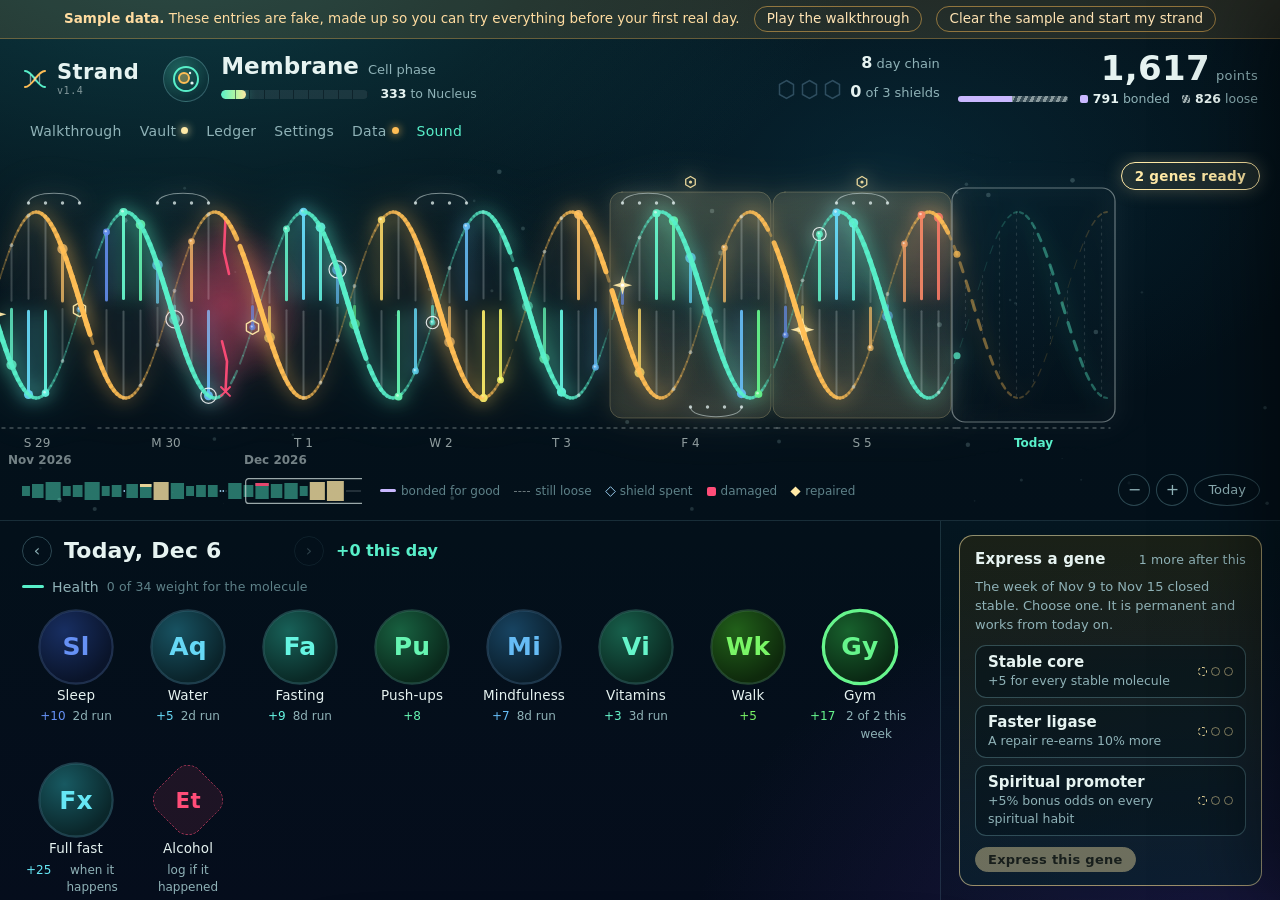
==== commit df4ac3da: "Re-recorded walkthrough chapters 02, 03, 04, 05, 07 with captions timed to the audio (1.4) Co-Author" ====
--- a/index.html
+++ b/index.html
@@ -515,7 +515,7 @@
 <input type="file" id="filePick" hidden>
 
 <script>
-window.STRAND_VERSION = {"version": "1.3", "major": 1, "build": 3, "date": "2026-11-16"};
+window.STRAND_VERSION = {"version": "1.4", "major": 1, "build": 4, "date": "2026-11-16"};
 </script>
 <script>
 /* ==========================================================================
@@ -2594,12 +2594,12 @@
    and update its lines and times here. */
 var GUIDE_CHAPTERS = [
   {"title": "Welcome", "target": "#field", "at": [0.0, 2.31, 7.84, 14.46, 22.78, 30.71], "lines": ["Welcome to Strand.", "Strand turns your habits into a growing strand of DNA.", "Every habit you complete adds a base pair, and every day adds a stretch of strand.", "Nothing on the strand is decoration. Its length, its gaps and its repairs all come straight from your log.", "Drag the strand to move through time, and scroll on it to zoom. Hover a base pair to see what it was.", "This walkthrough has nine short chapters. You can jump to any of them from the list."]},
-  {"title": "Checking in", "target": "#left .atoms", "at": [0.0, 5.64, 9.79, 17.86, 25.93, 33.97, 42.67, 50.22], "lines": ["Your daily check-in lives below the strand. Each habit is an atom.", "Tap an atom once when the habit is done.", "It lights up, you hear a tone, the points float up, and a new base pair flies onto the strand.", "Health atoms sit on one side of the helix, and spiritual atoms on the other.", "Tapped the wrong one? Tap it again. The label changes to \"tap again to undo,\" and a second tap removes it.", "Forgot a day? Use the arrows beside the date to step back. You can check in up to 7 days back.", "Weekly habits show a ring that fills toward the week's target. The gym aims for 2 a week, and extra sessions still pay.", "A full day of check-ins takes well under a minute."]},
-  {"title": "Points and bonuses", "target": ".tally", "at": [0.0, 10.34, 14.52, 23.75, 28.48, 36.9], "lines": ["Each habit pays points by weight. A gym session pays 20. Vitamins pay 3. You can change any weight in Settings.", "Now and then, a check-in pays a surprise bonus on top.", "A crit adds the habit's weight again. A vesicle adds twice its weight. A rare isotope adds 4 times its weight.", "You can't predict which tap will pay. That is on purpose.", "As a habit's streak grows, its base pay thins, down to 60 percent after 45 days in a row.", "At the same time its bonus odds rise, from 10 percent to 30 percent. A long streak trades steady pay for bigger surprises."]},
-  {"title": "Bonds and stable molecules", "target": "#molBox", "at": [0.0, 5.18, 11.41, 17.66, 23.65, 26.36, 33.28], "lines": ["The molecule on the right shows today's daily atoms.", "Finish every habit in a routine on the same day, and those atoms bond.", "The morning stack is sleep, daily text, vitamins and push-ups.", "The evening stack is Bible reading, mindfulness, fasting and water.", "Each bond pays 5 points.", "Finish every daily habit in both categories, and the day becomes a stable molecule.", "A stable molecule pays 15 points, and that day gets a gold halo on the strand."]},
-  {"title": "Stable weeks and shields", "target": "#side .week", "at": [0.0, 7.55, 15.73, 24.18, 30.04, 35.52, 47.6, 54.43], "lines": ["Points start out loose. Loose points can be lost to a clawback, which comes up in a moment.", "A solid day has at least 4 check-ins. A week with 5 solid days closes stable.", "When a stable week closes, all of its loose points bond for good. Bonded points can never be taken back.", "The line under the strand shows this. Solid purple is bonded. Dashed is still loose.", "A stable week also earns a shield. You can hold up to 3.", "If you miss a whole day, a shield is spent automatically, and your chain survives. That day shows as a pale blue hexagon.", "If you miss a day with no shield left, it becomes a gap, and the chain starts over.", "A gap never costs points. Nothing in Strand decays on its own while you're away."]},
+  {"title": "Checking in", "target": "#left .atoms", "at": [0.0, 5.95, 10.18, 18.85, 25.59, 35.57, 43.96, 58.96], "lines": ["Your daily check-in lives below the strand. Each habit is an atom.", "Tap an atom once when the habit is done.", "It lights up, you hear a tone, the points float up, and a new base pair flies onto the strand.", "Health atoms sit on one side of the helix, and spiritual atoms on the other.", "Tapped the wrong one? Tap it again. The label changes to \"tap again to undo,\" and a second tap removes it.", "Forgot a day? Use the arrows beside the date to step back. You can check in up to 7 days back.", "Weekly habits show a ring that fills toward the week's target. The gym aims for 2 a week, and extra sessions still pay. Meeting prep comes in two steps, and each step is its own atom.", "A full day of check-ins takes well under a minute."]},
+  {"title": "Points and bonuses", "target": ".tally", "at": [0.0, 11.69, 16.22, 25.38, 29.95, 38.54], "lines": ["Each habit pays points by weight. A gym session pays 20. Vitamins pay 3. You can change any weight in Settings.", "Now and then, a check-in pays a surprise bonus on top.", "A crit adds the habit's weight again. A vesicle adds twice its weight. A rare isotope adds 4 times its weight.", "You can't predict which tap will pay. That is on purpose.", "As a habit's streak grows, its base pay thins, down to 60 percent after 45 days in a row.", "At the same time its bonus odds rise, from 10 percent to 30 percent. A long streak trades steady pay for bigger surprises. The whole-day fast works the other way. It pays 25 points, and each day in a row pays 20 percent more than the day before."]},
+  {"title": "Bonds and stable molecules", "target": "#molBox", "at": [0.0, 5.93, 12.31, 17.51, 21.71, 23.93, 41.42], "lines": ["The molecule on the right shows today's daily atoms for health and spiritual.", "Finish every habit in a routine on the same day, and those atoms bond.", "The morning stack is sleep, daily text, vitamins and push-ups.", "The evening stack is Bible reading, mindfulness, fasting and water.", "Each bond pays 5 points.", "When your health habits and your spiritual habits each reach 70 percent of their daily weight, the day becomes a stable molecule. Heavier habits count for more, so you can miss one thing, but not the core.", "A stable molecule pays 15 points, and that day gets a gold halo on the strand. Career and financial habits pay extra points, but they are never needed for a molecule."]},
+  {"title": "Stable weeks and shields", "target": "#side .week", "at": [0.0, 7.54, 22.14, 28.74, 36.93, 42.16, 52.75, 59.74], "lines": ["Points start out loose. Loose points can be lost to a clawback, which comes up in a moment.", "A solid day is one where your check-ins add up to 40 percent of the day's habit weight. Weekly habits count toward it too. A week with 5 solid days closes stable.", "When a stable week closes, all of its loose points bond for good. Bonded points can never be taken back.", "The line under the strand shows this. Solid purple is bonded. Dashed is still loose.", "A stable week also earns a shield. You can hold up to 3.", "If you miss a whole day, a shield is spent automatically, and your chain survives. That day shows as a pale blue hexagon.", "If you miss a day with no shield left, it becomes a gap, and the chain starts over.", "A gap never costs points. Nothing in Strand decays on its own while you're away."]},
   {"title": "Genes", "target": "#geneCard, #side .card:last-child", "at": [0.0, 4.0, 13.44, 18.41, 31.88], "lines": ["Every stable week also earns a gene.", "When one is waiting, a gold chip appears on the strand, and three genes are offered at the top of the side panel.", "Choose one. It is permanent, and it works from that day forward.", "Genes can add a shield slot, make repairs earn back more, raise bonus odds for health or spiritual habits, or make bonds and stable molecules pay more.", "Most genes can be taken more than once, up to a limit. Over the months, your genome becomes your own build."]},
-  {"title": "Negatives and repair", "target": ".atom.neg", "at": [0.0, 8.82, 14.49, 26.08, 34.6, 40.8, 50.73, 59.65, 68.84], "lines": ["Alcohol is tracked as a negative. Tap it only when it happens, set the number of drinks, and log it.", "Logging honestly always pays 3 points. The honesty never costs you.", "The drinks do cost. Each one claws back up to 12 points, taken from your newest loose points first. Bonded points are never touched.", "There are caps. No single day can lose more than 40 points, and no seven days in a row more than 90.", "On the strand, that base pair shows as damaged, with a break in the backbone.", "Then the repair bay opens. It follows how a cell repairs its DNA: recognize the damage, cut it out and fill it, then seal it.", "Recognizing is already done, because you logged it. Pick one recovery action, do it, and seal the repair.", "That earns back 60 percent of what was clawed, and the pair is marked repaired for good, with a gold seam.", "The repair stays open until the end of the day you logged it."]},
+  {"title": "Negatives and repair", "target": ".atom.neg", "at": [0.0, 7.45, 13.16, 23.87, 33.02, 39.52, 50.38, 63.93, 72.84], "lines": ["Alcohol is tracked as a negative. Tap it only when it happens, set the number of drinks, and log it.", "Logging honestly always pays 3 points. The honesty never costs you.", "The drinks do cost. Each one claws back up to 12 points, taken from your newest loose points first. Bonded points are never touched.", "There are caps. No single day can lose more than 40 points, and no seven days in a row more than 90.", "On the strand, that base pair shows as damaged, with a break in the backbone.", "Then the repair bay opens. It follows how a cell repairs its DNA: recognize the damage, cut it out and fill it, then seal it.", "Recognizing is already done, because you logged it. Pick one recovery action, do it, and seal the repair. A walk counts once: as your walk habit or as the repair, not both.", "That earns back 60 percent of what was clawed, and the pair is marked repaired for good, with a gold seam.", "The repair stays open until the end of the day you logged it."]},
   {"title": "Stages and the vault", "target": "#stagebox", "at": [0.0, 12.92, 20.75, 23.2, 29.15, 40.09], "lines": ["Your stage is at the top left. Points carry you through three phases: strand, then cell, then organism, with several stages inside each.", "The bar shows how close the next stage is. Stages are spaced so the next one is always in sight.", "Stages never go backward.", "Small stage changes flash a banner. The big ones take the whole screen.", "Five big stages each earn a film of your strand exactly as it stood that day. Eight milestone compounds each earn a collectible card.", "Films and cards live in the Vault. When a slot unlocks, copy its media request and give it to Claude, then drop the file you get back into the media folder."]},
   {"title": "Your data", "target": "#navData", "at": [0.0, 6.25, 13.32, 20.1, 28.75, 36.49, 46.61, 54.08], "lines": ["Your log is saved to your own private GitHub repository.", "Open Data, paste your access token, and connect. Do this once on each device you use.", "After that, every change is saved automatically, and each save is kept as its own version.", "If another device saved first, Strand asks which version to keep. It never overwrites one silently.", "Export a backup now and then. Importing it puts everything back, the points ledger included.", "You can also merge entries you dictated on your phone. The format is in the Data panel, and an entry is never imported twice.", "Every number in this walkthrough is a default. You can change any of them in Settings.", "That's Strand. Go tap your first atom."]}
 ];
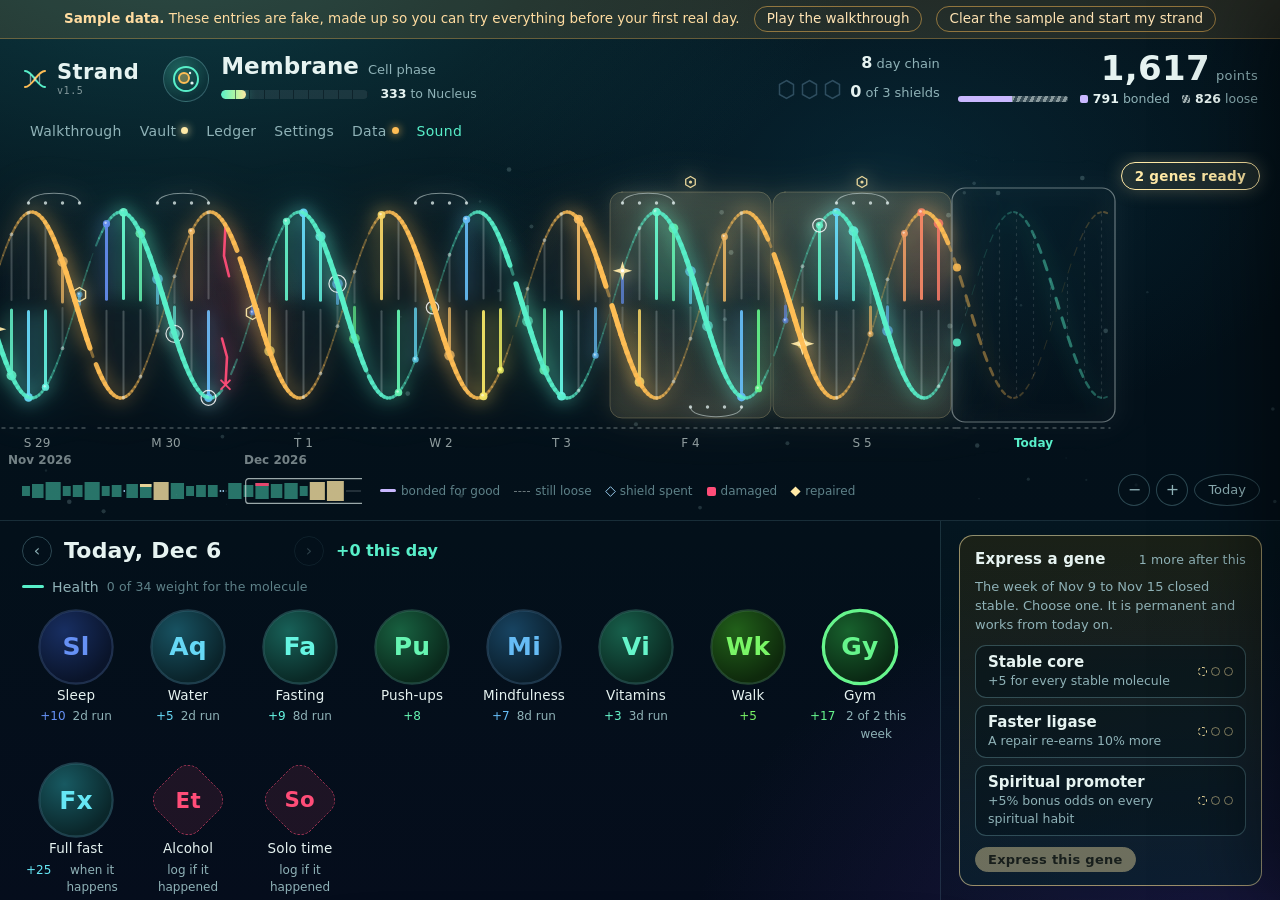
==== commit 03aabfb6: "Solo time and Late browsing negatives, per-habit recovery lists (1.5) Single-event negatives with th" ====
--- a/index.html
+++ b/index.html
@@ -515,7 +515,7 @@
 <input type="file" id="filePick" hidden>
 
 <script>
-window.STRAND_VERSION = {"version": "1.4", "major": 1, "build": 4, "date": "2026-11-16"};
+window.STRAND_VERSION = {"version": "1.5", "major": 1, "build": 5, "date": "2026-11-16"};
 </script>
 <script>
 /* ==========================================================================
@@ -591,11 +591,19 @@
 
   repair: {
     rate: 0.60,                       // share of the clawed-back points one recovery action re-earns
+    // The pool of recovery actions. Each negative habit offers its own list (habit.repairActions).
+    // An action can seal one repair a day.
     actions: [
-      { id: 'hydrate', label: 'Drink 16 oz of water' },
-      { id: 'walk',    label: 'Walk for 10 minutes' },
-      { id: 'reflect', label: 'Write down what led to it' },
-      { id: 'still',   label: 'Five extra minutes of mindfulness' }
+      { id: 'hydrate',    label: 'Drink 16 oz of water' },
+      { id: 'walk',       label: 'Walk for 10 minutes' },
+      { id: 'reflect',    label: 'Write down what led to it' },
+      { id: 'still',      label: 'Five extra minutes of mindfulness' },
+      { id: 'pushups',    label: 'An extra set of push-ups' },
+      { id: 'coldShower', label: 'Take a cold shower' },
+      { id: 'journal',    label: 'Journal about it' },
+      { id: 'pray',       label: 'Pray about it' },
+      { id: 'scripture',  label: 'Read an extra Bible passage' },
+      { id: 'phoneOut',   label: 'Put the phone outside the bedroom tonight' }
     ]
   },
 
@@ -663,9 +671,11 @@
   { id: 'vitamins',    name: 'Vitamins and supplements',          short: 'Vitamins',    sym: 'Vi', category: 'health',    kind: 'positive', cadence: 'daily',  weight: 3,  hue: 162 },
   { id: 'walk',        name: 'Walk',                              short: 'Walk',        sym: 'Wk', category: 'health',    kind: 'positive', cadence: 'daily',  weight: 5,  hue: 112, repairAction: 'walk', addedOn: '2026-11-16' },
   { id: 'wholeFast',   name: 'Whole-day fast',                    short: 'Full fast',   sym: 'Fx', category: 'health',    kind: 'positive', cadence: 'occasional', weight: 25, hue: 186, addedOn: '2026-11-16' },
-  { id: 'alcohol',     name: 'Alcohol intake',                    short: 'Alcohol',     sym: 'Et', category: 'health',    kind: 'negative', cadence: 'event',  weight: 12, unit: 'drink', hue: 344 },
+  { id: 'alcohol',     name: 'Alcohol intake',                    short: 'Alcohol',     sym: 'Et', category: 'health',    kind: 'negative', cadence: 'event',  weight: 12, unit: 'drink', hue: 344, repairActions: ['hydrate', 'walk', 'reflect', 'still'] },
+  { id: 'soloTime',    name: 'Solo time',                         short: 'Solo time',   sym: 'So', category: 'health',    kind: 'negative', cadence: 'event',  weight: 10, unit: 'time', single: true, hue: 318, addedOn: '2026-11-16', repairActions: ['walk', 'pushups', 'coldShower', 'still', 'reflect', 'journal', 'pray', 'scripture'] },
   { id: 'dailyText',   name: 'Daily text read',                   short: 'Daily text',  sym: 'Dt', category: 'spiritual', kind: 'positive', cadence: 'daily',  weight: 5,  hue: 46 },
   { id: 'bible',       name: 'Daily Bible reading',               short: 'Bible reading', sym: 'Br', category: 'spiritual', kind: 'positive', cadence: 'daily', weight: 8, hue: 36 },
+  { id: 'lateBrowsing', name: 'Late browsing',                   short: 'Late browsing', sym: 'Lb', category: 'spiritual', kind: 'negative', cadence: 'event', weight: 20, unit: 'time', single: true, hue: 356, addedOn: '2026-11-16', repairActions: ['pray', 'scripture', 'journal', 'reflect', 'phoneOut', 'walk', 'still', 'pushups', 'coldShower'] },
   { id: 'study',       name: 'Weekly personal study project',     short: 'Personal study', sym: 'Ps', category: 'spiritual', kind: 'positive', cadence: 'weekly', weeklyTarget: 1, weight: 20, hue: 24 },
   { id: 'midweek1',    name: 'Midweek meeting prep, step 1',      short: 'Midweek 1',   sym: 'M1', category: 'spiritual', kind: 'positive', cadence: 'weekly', weeklyTarget: 1, weight: 7,  hue: 54, stepOf: 'midweek', addedOn: '2026-11-16' },
   { id: 'midweek2',    name: 'Midweek meeting prep, step 2',      short: 'Midweek 2',   sym: 'M2', category: 'spiritual', kind: 'positive', cadence: 'weekly', weeklyTarget: 1, weight: 8,  hue: 60, stepOf: 'midweek', addedOn: '2026-11-16' },
@@ -677,7 +687,8 @@
   { id: 'midweek',     name: 'Midweek meeting prep',              short: 'Midweek prep', sym: 'Mw', category: 'spiritual', kind: 'positive', cadence: 'weekly', weeklyTarget: 1, weight: 15, hue: 54, archived: true, archivedOn: '2026-11-16' },
   { id: 'watchtower',  name: 'Watchtower study prep for Sunday',  short: 'Watchtower prep', sym: 'Wt', category: 'spiritual', kind: 'positive', cadence: 'weekly', weeklyTarget: 1, weight: 15, hue: 14, archived: true, archivedOn: '2026-11-16' }
 ];
-var HABIT_SET = 2, HABITS_V2_SINCE = '2026-11-16';
+var HABIT_SET = 3, HABITS_V2_SINCE = '2026-11-16';
+var ALCOHOL_ACTIONS = ['hydrate', 'walk', 'reflect', 'still'];
 
 /* The four domains. Habits can be added freely, each in one of these. */
 var DOMAINS = [
@@ -756,12 +767,18 @@
       if (r && c.rule && c.rule.stableDays === r[0]) { c.rule.stableDays = r[1]; c.note = r[2]; }
     });
   }
-  // Migration to habit set 2: add the new habits (dated, so the past is untouched) and
+  // Migrations by habit set. Set 2: add the new habits (dated, so the past is untouched) and
   // retire the single-step prep habits; their old entries count for both new steps.
   if (d.meta && typeof d.meta === 'object' && !(d.meta.habitSet >= HABIT_SET) && Array.isArray(d.habits)) {
     var have = {}; d.habits.forEach(function (h) { have[h.id] = h; });
     DEFAULT_HABITS.forEach(function (h) { if (!have[h.id]) d.habits.push(clone(h)); });
-    ['midweek', 'watchtower'].forEach(function (id) { var h = have[id]; if (h && !h.archived) setArchived(h, true, HABITS_V2_SINCE); });
+    if (!(d.meta.habitSet >= 2)) ['midweek', 'watchtower'].forEach(function (id) { var h = have[id]; if (h && !h.archived) setArchived(h, true, HABITS_V2_SINCE); });
+    // habit set 3: per-habit repair lists, and the new recovery actions in the pool
+    if (have.alcohol && !have.alcohol.repairActions) have.alcohol.repairActions = ALCOHOL_ACTIONS.slice();
+    if (d.settings && d.settings.repair && Array.isArray(d.settings.repair.actions)) {
+      var pool = {}; d.settings.repair.actions.forEach(function (a) { pool[a.id] = true; });
+      DEFAULT_SETTINGS.repair.actions.forEach(function (a) { if (!pool[a.id]) d.settings.repair.actions.push(clone(a)); });
+    }
     d.meta.habitSet = HABIT_SET;
   }
   ['meta', 'settings', 'habits', 'routines', 'log', 'ledger', 'rolls', 'milestones', 'traits', 'media', 'importedIds', 'derived', 'modules'].forEach(function (k) {
@@ -781,6 +798,12 @@
 function setArchived(h, on, today) {
   if (on) { h.archived = true; h.archivedOn = today; }
   else { delete h.archived; delete h.archivedOn; }
+}
+/* The recovery actions offered for a negative habit (its own list, or the whole pool). */
+function repairActionsFor(data, h) {
+  var pool = data.settings.repair.actions, ids = h && h.repairActions;
+  if (!ids) return pool.slice();
+  return ids.map(function (id) { return pool.find(function (a) { return a.id === id; }); }).filter(Boolean);
 }
 /* Has a repair on this day already used this action? */
 function repairUsed(data, actionId, date) {
@@ -1130,7 +1153,7 @@
       (newest first), bonded structure never touched
    ========================================================================== */
 function logNegative(data, h, date, opt, today, now) {
-  var S = data.settings, units = Math.max(1, Math.round(Number(opt.amount) || 1));
+  var S = data.settings, units = h.single ? 1 : Math.max(1, Math.round(Number(opt.amount) || 1));
   var before = derive(data, today);
   var seq = ++data.meta.seq;
   var entry = { id: 'L' + seq, seq: seq, module: 'habits', date: date, habitId: h.id, kind: 'negative', amount: units, unit: h.unit || 'unit', loggedAt: now, loggedOn: today };
@@ -1178,7 +1201,10 @@
   if (!e || e.kind !== 'negative') return { error: 'Nothing to repair there.' };
   if (e.repair) return { error: 'That pair is already repaired.' };
   if (e.loggedOn !== today) return { error: 'The repair window closed at the end of the day it was logged.' };
-  var action = S.repair.actions.find(function (a) { return a.id === actionId; }) || { id: actionId, label: actionId };
+  var offered = repairActionsFor(data, data.habits.find(function (h) { return h.id === e.habitId; }));
+  var action = offered.find(function (a) { return a.id === actionId; });
+  if (!action) return { error: 'That recovery action is not offered for this habit.' };
+  if (repairUsed(data, action.id, today)) return { error: '"' + action.label + '" already sealed a repair today. Pick another action.', code: 'actionUsed' };
   var twin = data.habits.find(function (h) { return h.repairAction === action.id && data.log.some(function (x) { return x.habitId === h.id && x.date === today; }); });
   if (twin) return { error: 'Today\'s ' + twin.short.toLowerCase() + ' is already checked in as a habit. One walk counts once, so pick another action.', code: 'habitUsed' };
   var seq = ++data.meta.seq;
@@ -1342,7 +1368,7 @@
 }
 
 root.StrandEngine = {
-  SCHEMA: SCHEMA, DOMAINS: DOMAINS, RETIRED_HABITS: RETIRED_HABITS, runBefore: runBefore, escalatedPay: escalatedPay, repairUsed: repairUsed, RULES_V2_SINCE: RULES_V2_SINCE, activeOn: activeOn, setArchived: setArchived, DEFAULT_SETTINGS: DEFAULT_SETTINGS, DEFAULT_HABITS: DEFAULT_HABITS, DEFAULT_ROUTINES: DEFAULT_ROUTINES,
+  SCHEMA: SCHEMA, DOMAINS: DOMAINS, RETIRED_HABITS: RETIRED_HABITS, runBefore: runBefore, escalatedPay: escalatedPay, repairUsed: repairUsed, repairActionsFor: repairActionsFor, RULES_V2_SINCE: RULES_V2_SINCE, activeOn: activeOn, setArchived: setArchived, DEFAULT_SETTINGS: DEFAULT_SETTINGS, DEFAULT_HABITS: DEFAULT_HABITS, DEFAULT_ROUTINES: DEFAULT_ROUTINES,
   newData: newData, normalize: normalize, derive: derive, snapshot: snapshot, checkIn: checkIn, repair: repair,
   removeEntry: removeEntry, pickTrait: pickTrait, fxAt: fxAt, importEntries: importEntries, mediaRequest: mediaRequest, buildSample: buildSample,
   stageList: stageList, thinTier: thinTier, habitMap: habitMap,
@@ -2116,7 +2142,7 @@
 function tile(h, day) {
   var D = st.D, C = 213.6, ed = editable();
   if (h.kind === 'negative') {
-    return '<button class="atom neg' + (st.negOpen ? ' open' : '') + '" data-habit="' + h.id + '" style="--hue:' + h.hue + '" ' + (ed ? '' : 'disabled') + ' title="' + esc(h.name) + '. Logged only when it happens.">' +
+    return '<button class="atom neg' + (st.negOpen === h.id ? ' open' : '') + '" data-habit="' + h.id + '" style="--hue:' + h.hue + '" ' + (ed ? '' : 'disabled') + ' title="' + esc(h.name) + '. Logged only when it happens.">' +
       '<span class="nuc"><b>' + esc(h.sym) + '</b></span><span class="nm">' + esc(h.short) + '</span><span class="sub">log if it happened</span></button>';
   }
   var entry = day ? day.entries.find(function (e) { return e.habitId === h.id; }) : null, done = !!entry;
@@ -2163,10 +2189,10 @@
     hs.filter(function (x) { return x.kind === 'positive' && x.cadence === 'occasional'; }).forEach(function (x) { h += tile(x, day); });
     hs.filter(function (x) { return x.kind === 'negative'; }).forEach(function (x) { h += tile(x, day); });
     h += '</div>';
-    if (st.negOpen && ed) hs.filter(function (x) { return x.kind === 'negative'; }).forEach(function (x) {
-      var cb = S().clawback;
-      h += '<div class="negpop"><div class="stepper"><button data-act="negMinus" aria-label="Fewer">−</button><output>' + st.negAmt + '<small>' + esc(x.unit || 'unit') + (st.negAmt === 1 ? '' : 's') + '</small></output><button data-act="negPlus" aria-label="More">+</button></div>' +
-        '<p><b>Logging it always pays +' + S().points.integrity + '.</b> The drinks cost up to ' + (x.weight * st.negAmt) + ' from loose points (never more than ' + cb.dayCap + ' in a day, ' + cb.weekCap + ' in a week). Bonded points are safe. A recovery action today earns most of it back.</p>' +
+    if (st.negOpen && ed) hs.filter(function (x) { return x.kind === 'negative' && x.id === st.negOpen; }).forEach(function (x) {
+      var cb = S().clawback, n = x.single ? 1 : st.negAmt;
+      h += '<div class="negpop">' + (x.single ? '' : '<div class="stepper"><button data-act="negMinus" aria-label="Fewer">−</button><output>' + st.negAmt + '<small>' + esc(x.unit || 'unit') + (st.negAmt === 1 ? '' : 's') + '</small></output><button data-act="negPlus" aria-label="More">+</button></div>') +
+        '<p><b>Logging it always pays +' + S().points.integrity + '.</b> ' + (x.single ? 'It costs up to ' : 'The ' + esc(x.unit || 'unit') + 's cost up to ') + (x.weight * n) + ' from loose points (never more than ' + cb.dayCap + ' in a day, ' + cb.weekCap + ' in a week). Bonded points are safe. A recovery action today earns most of it back.</p>' +
         '<button class="btn hot" data-act="negLog" data-h="' + x.id + '">Log it honestly</button><button class="btn" data-act="negCancel">Cancel</button></div>';
     });
     h += '</section>';
@@ -2216,7 +2242,7 @@
       h += '<div class="card repair" id="repairBay"><h3>Repair bay<span>' + what + '</span></h3><p><b>−' + cb.taken + '</b> clawed from loose points. Repair it today and <b>+' + re + '</b> comes straight back.</p><ol>' +
         '<li class="ok"><div><b>Recognize</b>Done. You logged it, which is how a cell finds the lesion.</div></li>' +
         '<li class="' + (pick ? 'ok' : '') + '"><div><b>Excise and fill</b>Do one recovery action now.<div class="chips">' +
-        S().repair.actions.map(function (a) { var twin = st.data.habits.find(function (hb) { return hb.repairAction === a.id && day && day.done[hb.id]; }); return '<button data-act="pickRepair" data-log="' + e.id + '" data-a="' + esc(a.id) + '" aria-pressed="' + (pick === a.id) + '"' + (twin ? ' disabled title="Already checked in as a habit today. One walk counts once."' : '') + '>' + esc(a.label) + '</button>'; }).join('') + '</div></div></li>' +
+        E.repairActionsFor(st.data, st.habits[e.habitId]).map(function (a) { var used = E.repairUsed(st.data, a.id, st.today); var twin = st.data.habits.find(function (hb) { return hb.repairAction === a.id && day && day.done[hb.id]; }); return '<button data-act="pickRepair" data-log="' + e.id + '" data-a="' + esc(a.id) + '" aria-pressed="' + (pick === a.id) + '"' + (twin ? ' disabled title="Already checked in as a habit today. One walk counts once."' : used ? ' disabled title="Already sealed a repair today."' : '') + '>' + esc(a.label) + '</button>'; }).join('') + '</div></div></li>' +
         '<li><div><b>Ligate</b>Seal the backbone. The pair is marked repaired.<div class="chips"><button class="btn gold sm" data-act="seal" data-log="' + e.id + '" ' + (pick ? '' : 'disabled') + '>I did it. Seal the repair</button></div></div></li></ol></div>';
     } else {
       h += '<div class="card repair"><h3>Damaged pair<span>' + what + '</span></h3><p><b>−' + cb.taken + '</b> clawed. The repair window closed at the end of the day it was logged, so this pair stays damaged. Nothing else is lost.</p></div>';
@@ -2256,7 +2282,7 @@
 function tapHabit(id, el) {
   Sfx.init();
   var h = st.habits[id]; if (!h || !editable()) return;
-  if (h.kind === 'negative') { st.negOpen = !st.negOpen; st.negAmt = 1; renderDeck(); return; }
+  if (h.kind === 'negative') { st.negOpen = st.negOpen === h.id ? false : h.id; st.negAmt = 1; renderDeck(); return; }
   var entry = st.data.log.find(function (e) { return e.habitId === id && e.date === st.sel; });
   if (entry) {
     if (st.undoArm === id) {
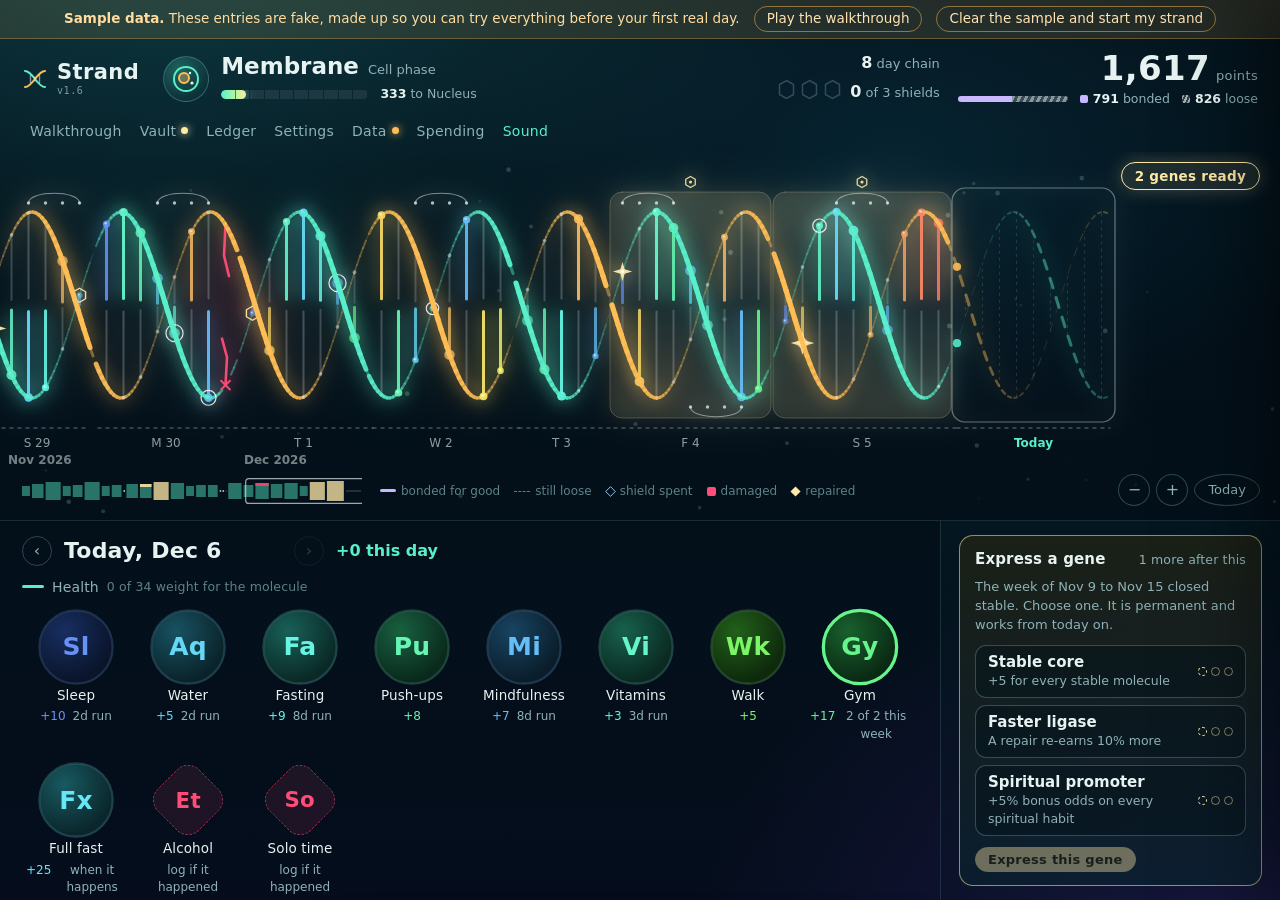
==== commit beeaa2d7: "Spending page beside Strand: GitHub sync and yearly archive (1.6) spending.html (the spending tracke" ====
--- a/index.html
+++ b/index.html
@@ -120,8 +120,8 @@
 .shields .on path{fill:rgba(168,220,255,.25);stroke:var(--frost)}
 .shields .off path{fill:none;stroke:rgba(168,220,255,.25)}
 .nav{display:flex;gap:2px}
-.nav button{white-space:nowrap;padding:7px 8px;border-radius:99px;color:var(--dim);font:500 14px var(--display);letter-spacing:.02em}
-.nav button:hover{color:var(--ink);background:rgba(255,255,255,.07)}
+.nav button,.nav a{white-space:nowrap;padding:7px 8px;border-radius:99px;color:var(--dim);font:500 14px var(--display);letter-spacing:.02em;text-decoration:none}
+.nav button:hover,.nav a:hover{color:var(--ink);background:rgba(255,255,255,.07)}
 .nav button[aria-pressed="true"]{color:var(--aqua)}
 .nav button[aria-pressed="false"]{text-decoration:line-through;opacity:.7}
 .nav .dot{display:inline-block;width:7px;height:7px;border-radius:50%;background:var(--gold);margin-left:5px;vertical-align:2px;box-shadow:0 0 8px var(--gold)}
@@ -410,7 +410,7 @@
 }
 @media (max-width:640px){
   .field{height:420px}.stagebox{min-width:0;width:100%}.tally{text-align:left}.splitrow{justify-content:flex-start}
-  .atom{width:84px}.nav button{padding:6px 8px}#mini{width:46vw}
+  .atom{width:84px}.nav button,.nav a{padding:6px 8px}#mini{width:46vw}
 }
 @media (max-width:640px){
   .nav{flex-wrap:wrap;max-width:100%}
@@ -464,6 +464,7 @@
         <button data-open="ledger">Ledger</button>
         <button data-open="settings">Settings</button>
         <button data-open="data" id="navData">Data</button>
+        <a href="spending.html" id="navSpend" title="Your spending tracker">Spending</a>
         <button id="soundBtn" aria-pressed="true" title="Sound on or off">Sound</button>
       </nav>
     </header>
@@ -515,7 +516,7 @@
 <input type="file" id="filePick" hidden>
 
 <script>
-window.STRAND_VERSION = {"version": "1.5", "major": 1, "build": 5, "date": "2026-11-16"};
+window.STRAND_VERSION = {"version": "1.6", "major": 1, "build": 6, "date": "2026-11-16"};
 </script>
 <script>
 /* ==========================================================================
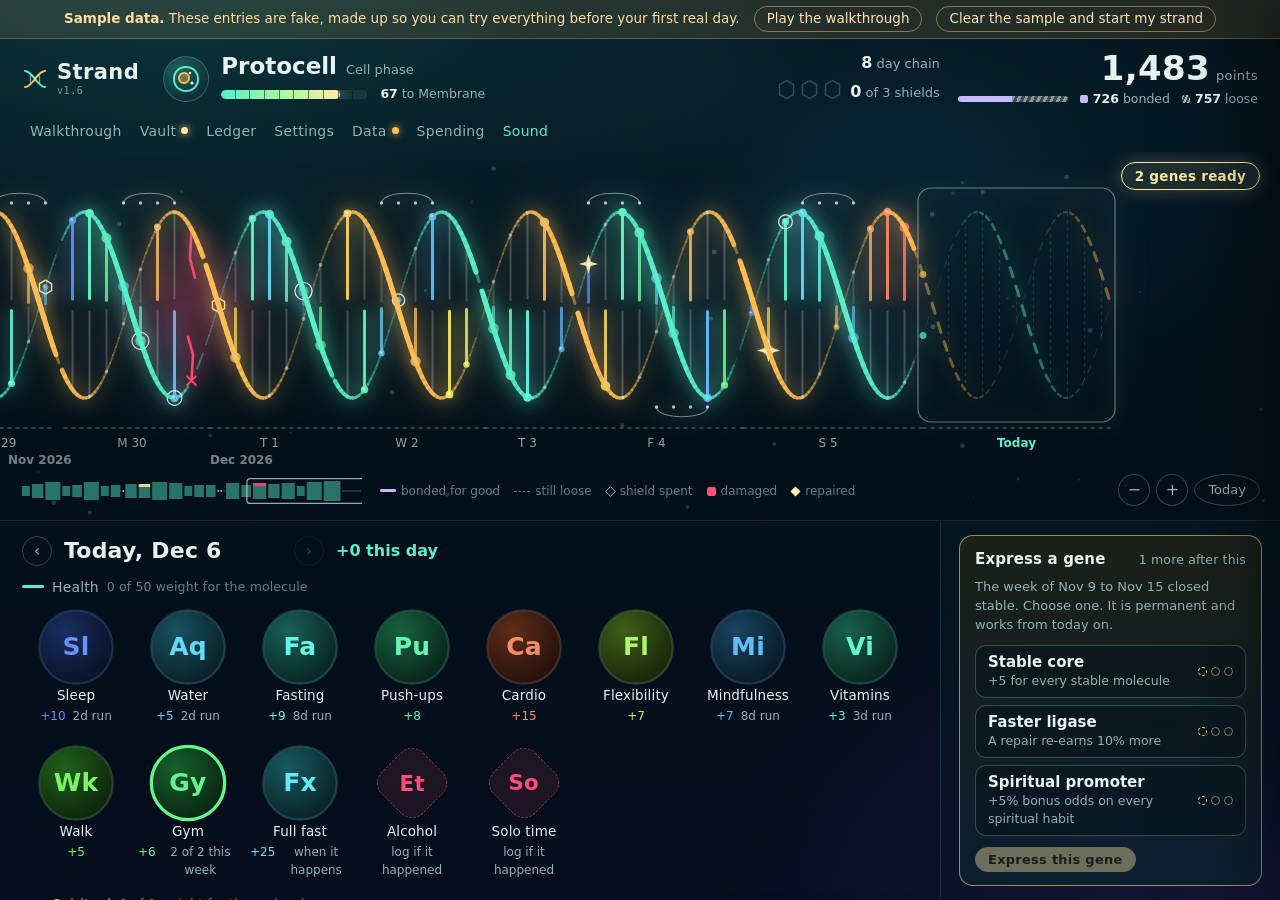
==== commit dba14a3a: "Add cardio + flexibility habits, gym weight 7, big-session bonus (habit set 4)" ====
--- a/index.html
+++ b/index.html
@@ -667,7 +667,9 @@
   { id: 'water',       name: 'Water, 32 oz',                      short: 'Water',       sym: 'Aq', category: 'health',    kind: 'positive', cadence: 'daily',  weight: 5,  hue: 192 },
   { id: 'fasting',     name: 'Intermittent fasting window kept',  short: 'Fasting',     sym: 'Fa', category: 'health',    kind: 'positive', cadence: 'daily',  weight: 10, hue: 172 },
   { id: 'pushups',     name: 'Push-ups',                          short: 'Push-ups',    sym: 'Pu', category: 'health',    kind: 'positive', cadence: 'daily',  weight: 8,  hue: 152 },
-  { id: 'gym',         name: 'Gym session',                       short: 'Gym',         sym: 'Gy', category: 'health',    kind: 'positive', cadence: 'weekly', weeklyTarget: 2, beyondTarget: true, weight: 20, hue: 136 },
+  { id: 'gym',         name: 'Gym session',                       short: 'Gym',         sym: 'Gy', category: 'health',    kind: 'positive', cadence: 'weekly', weeklyTarget: 2, beyondTarget: true, weight: 7, hue: 136 },
+  { id: 'cardio',      name: 'Cardio session',                    short: 'Cardio',      sym: 'Ca', category: 'health',    kind: 'positive', cadence: 'daily',  weight: 15, hue: 16, addedOn: '2026-11-22' },
+  { id: 'flexibility', name: 'Flexibility session',               short: 'Flexibility', sym: 'Fl', category: 'health',    kind: 'positive', cadence: 'daily',  weight: 7,  hue: 88, addedOn: '2026-11-22' },
   { id: 'mindfulness', name: 'Daily mindfulness session',         short: 'Mindfulness', sym: 'Mi', category: 'health',    kind: 'positive', cadence: 'daily',  weight: 8,  hue: 204 },
   { id: 'vitamins',    name: 'Vitamins and supplements',          short: 'Vitamins',    sym: 'Vi', category: 'health',    kind: 'positive', cadence: 'daily',  weight: 3,  hue: 162 },
   { id: 'walk',        name: 'Walk',                              short: 'Walk',        sym: 'Wk', category: 'health',    kind: 'positive', cadence: 'daily',  weight: 5,  hue: 112, repairAction: 'walk', addedOn: '2026-11-16' },
@@ -688,7 +690,7 @@
   { id: 'midweek',     name: 'Midweek meeting prep',              short: 'Midweek prep', sym: 'Mw', category: 'spiritual', kind: 'positive', cadence: 'weekly', weeklyTarget: 1, weight: 15, hue: 54, archived: true, archivedOn: '2026-11-16' },
   { id: 'watchtower',  name: 'Watchtower study prep for Sunday',  short: 'Watchtower prep', sym: 'Wt', category: 'spiritual', kind: 'positive', cadence: 'weekly', weeklyTarget: 1, weight: 15, hue: 14, archived: true, archivedOn: '2026-11-16' }
 ];
-var HABIT_SET = 3, HABITS_V2_SINCE = '2026-11-16';
+var HABIT_SET = 4, HABITS_V2_SINCE = '2026-11-16';
 var ALCOHOL_ACTIONS = ['hydrate', 'walk', 'reflect', 'still'];
 
 /* The four domains. Habits can be added freely, each in one of these. */
@@ -773,6 +775,7 @@
   if (d.meta && typeof d.meta === 'object' && !(d.meta.habitSet >= HABIT_SET) && Array.isArray(d.habits)) {
     var have = {}; d.habits.forEach(function (h) { have[h.id] = h; });
     DEFAULT_HABITS.forEach(function (h) { if (!have[h.id]) d.habits.push(clone(h)); });
+      var gymHabitSet4 = have['gym']; if (gymHabitSet4) gymHabitSet4.weight = 7;
     if (!(d.meta.habitSet >= 2)) ['midweek', 'watchtower'].forEach(function (id) { var h = have[id]; if (h && !h.archived) setArchived(h, true, HABITS_V2_SINCE); });
     // habit set 3: per-habit repair lists, and the new recovery actions in the pool
     if (have.alcohol && !have.alcohol.repairActions) have.alcohol.repairActions = ALCOHOL_ACTIONS.slice();
@@ -1108,6 +1111,7 @@
   var chance = Math.min(S.bonusChanceCap, tier.bonusChance + (fx.bonus[h.category] || 0));
   var run = h.cadence === 'occasional' ? runBefore(data, habitId, date) : 0;
   var base = h.cadence === 'occasional' ? escalatedPay(S, h, run) : Math.max(1, Math.round(h.weight * tier.basePct));
+    if (habitId === 'gym' && opt && typeof opt.amount === 'number' && opt.amount >= 5) base += 5;
 
   var key = date + '|' + habitId, roll = data.rolls[key];
   if (!roll) { roll = [Math.round(rng() * 1e6) / 1e6, Math.round(rng() * 1e6) / 1e6]; data.rolls[key] = roll; }
